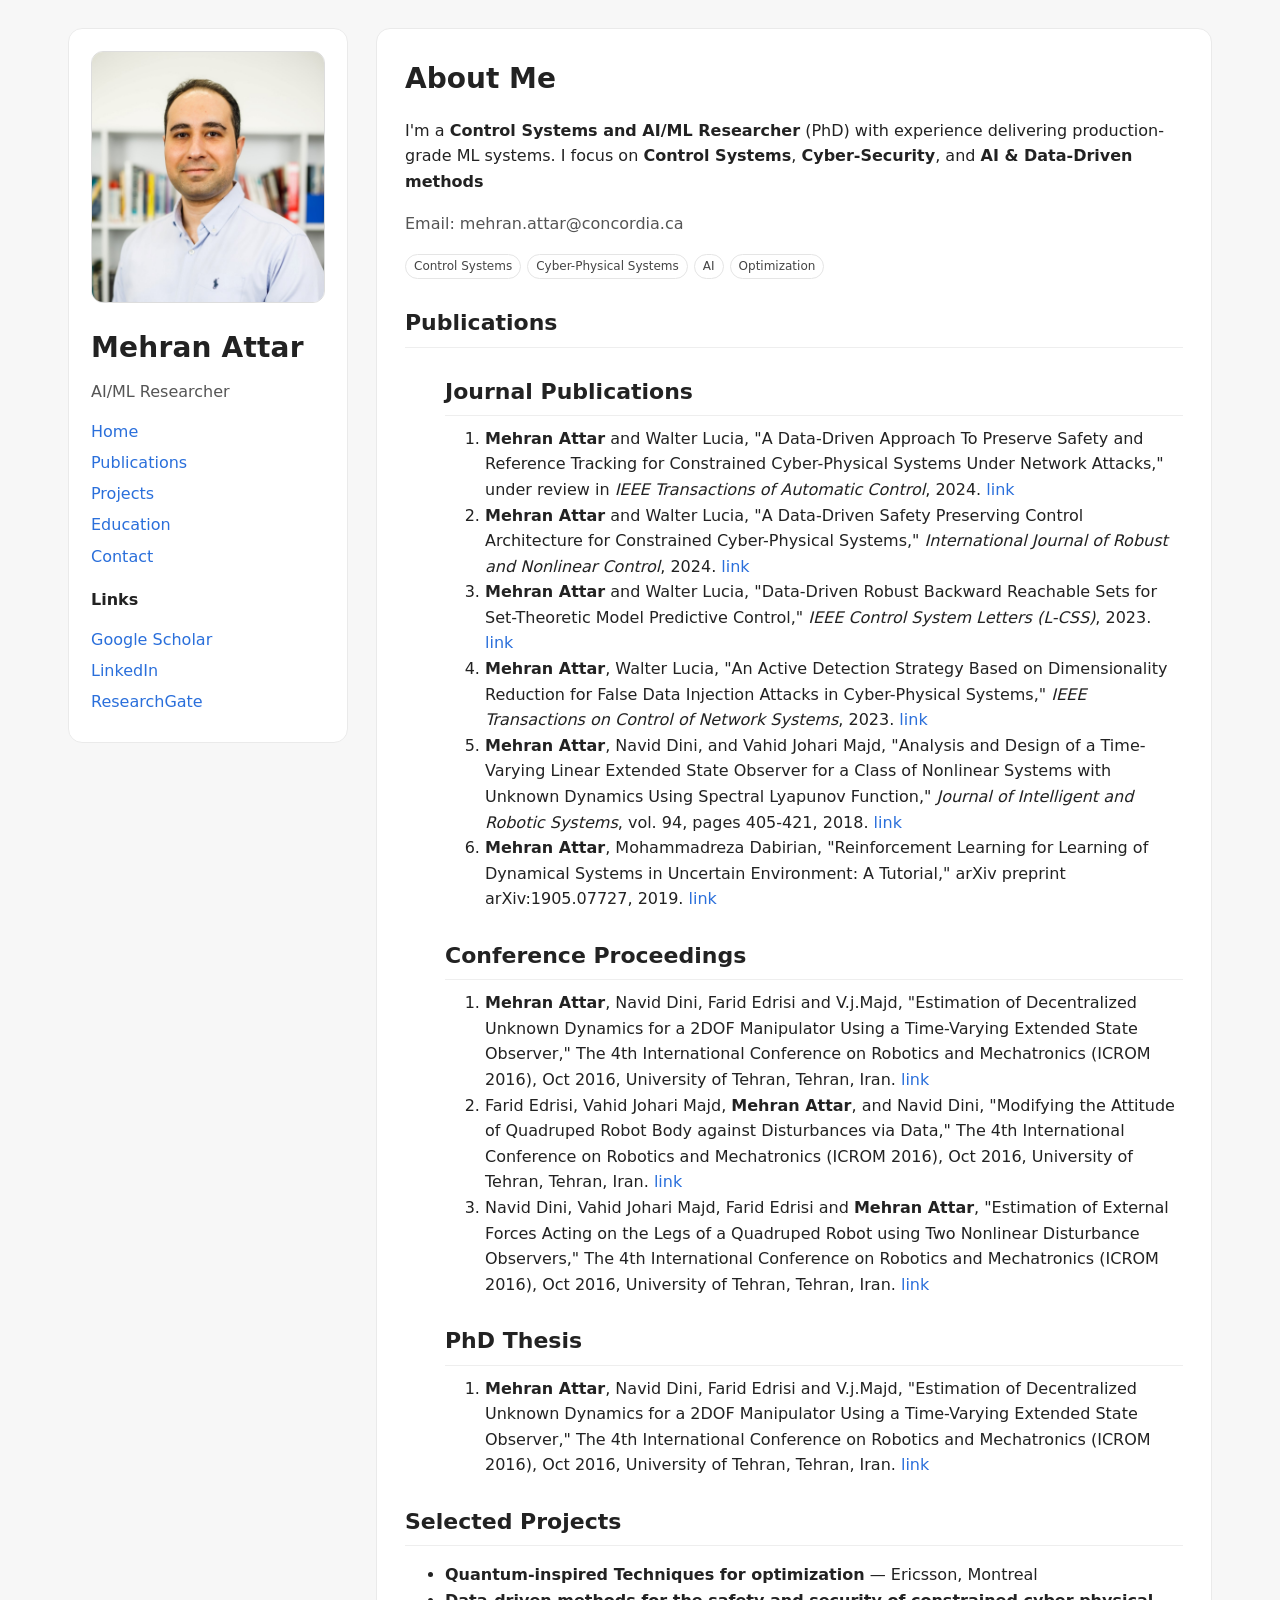
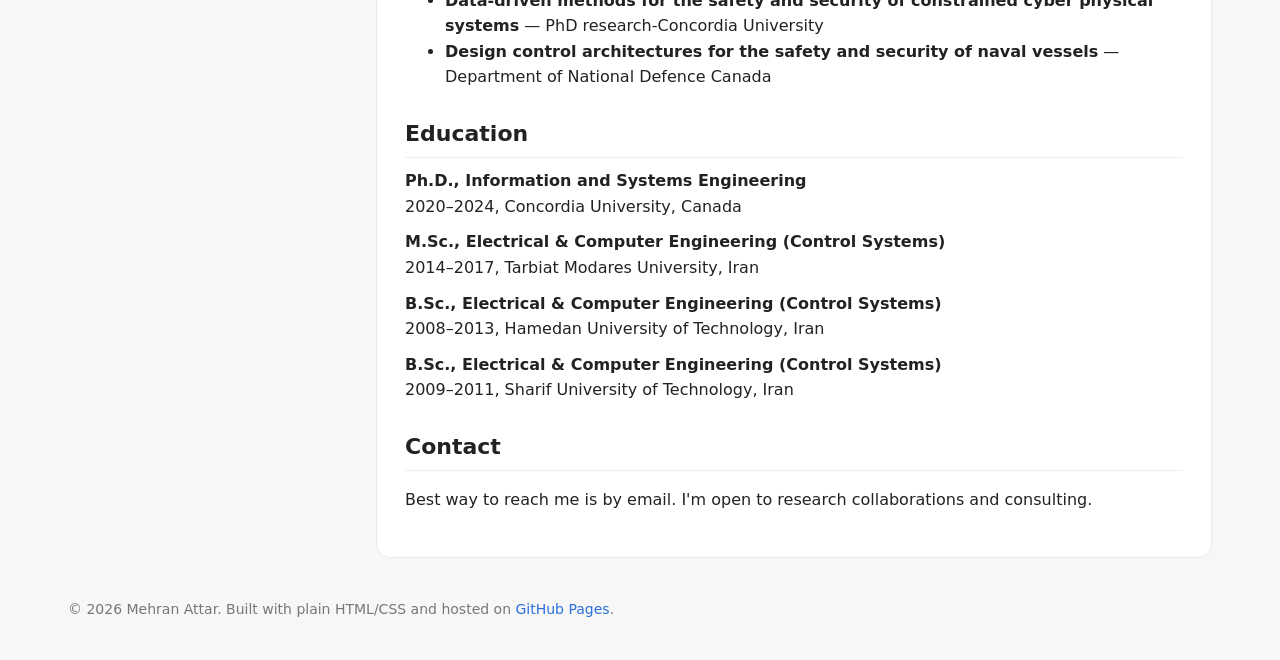
==== index.html @ a640b2b0 "Update index.html" ====
<!DOCTYPE html>
<html lang="en">
<head>
  <meta charset="utf-8" />
  <meta name="viewport" content="width=device-width, initial-scale=1" />
  <title> Mehran Attar — Home</title>
  <style>
    :root{
      --bg:#f7f7f7; --card:#ffffff; --text:#222; --muted:#555; --link:#2a6fdb; --accent:#0f172a;
    }
    *{box-sizing:border-box}
    body{margin:0; font:16px/1.6 system-ui, -apple-system, Segoe UI, Roboto, Arial; color:var(--text); background:var(--bg);}    
    a{color:var(--link); text-decoration:none}
    a:hover{text-decoration:underline}

    /* Layout */
    .container{display:grid; grid-template-columns: 280px 1fr; gap:28px; max-width:1200px; margin:0 auto; padding:28px;}
    aside{position:sticky; top:24px; align-self:start; background:var(--card); border:1px solid #eaeaea; border-radius:14px; padding:22px;}
    main{background:var(--card); border:1px solid #eaeaea; border-radius:14px; padding:28px;}

    /* Sidebar */
    .avatar{width:100%; border-radius:12px; border:1px solid #ddd;}
    .name{font-size:28px; font-weight:800; margin:16px 0 8px; letter-spacing:.2px}
    .menu{list-style:none; padding:0; margin:14px 0 0}
    .menu li{margin:.35rem 0}

    /* Main content */
    h1{font-size:28px; margin:0 0 12px}
    h2{font-size:22px; margin:26px 0 10px; border-bottom:1px solid #eee; padding-bottom:6px}
    .muted{color:var(--muted)}
    .tag{display:inline-block; font-size:12px; padding:2px 8px; border:1px solid #e5e5e5; border-radius:999px; margin-right:6px; color:#444}
    .edu-item{margin:10px 0}
    .edu-item b{display:block}

    /* Responsive */
    @media (max-width: 860px){
      .container{grid-template-columns:1fr;}
      aside{position:static}
    }

    /* Small print */
    footer{max-width:1200px; margin:12px auto 40px; padding:0 28px; color:#777; font-size:14px}
  </style>
</head>
<body>
  <div class="container">
    <aside>
      <img class="avatar" src="assets/mehran.jpg" alt="Profile photo" />
      <div class="name">Mehran Attar</div>
      <div class="muted"> AI/ML Researcher</div>
      <ul class="menu">
        <li><a href="#about">Home</a></li>
        <li><a href="#publications">Publications</a></li>
        <li><a href="#projects">Projects</a></li>
        <li><a href="#education">Education</a></li>
        <li><a href="#contact">Contact</a></li>
      </ul>
      <h3 style="margin:18px 0 8px; font-size:16px">Links</h3>
      <ul class="menu">
        <li><a href="https://scholar.google.com/citations?user=nnLTy-oAAAAJ&hl=en" target="_blank" rel="noopener">Google Scholar</a></li>
        <li><a href="https://www.linkedin.com/in/attar-mehran/" target="_blank" rel="noopener">LinkedIn</a></li>
        <li><a href="https://www.researchgate.net/profile/Mehran-Attar?ev=hdr_xprf" target="_blank" rel="noopener">ResearchGate</a></li>
      </ul>
    </aside>

    <main>
      <section id="about">
        <h1>About Me</h1>
        <p>
          I'm a <b> Control Systems and AI/ML Researcher</b> (PhD) with experience delivering production-grade ML systems.
          I focus on <b>Control Systems</b>, <b>Cyber-Security</b>, and <b>AI & Data-Driven methods</b>
          
        </p>
        <p class="muted">Email: mehran.attar@concordia.ca </p>
        <p Location: Montreal, Canada </p>
        <div>
          <span class="tag">Control Systems</span><span class="tag">Cyber-Physical Systems</span><span class="tag">AI</span><span class="tag">Optimization</span>
        </div>
      </section>

      <section id="publications">
        <h2>Publications</h2>
        <ul>
          <section id="publications">
  <h2>Journal Publications</h2>
  <ol>
    <li>
      <b>Mehran Attar</b> and Walter Lucia, 
      "A Data-Driven Approach To Preserve Safety and Reference Tracking for Constrained Cyber-Physical Systems Under Network Attacks," 
      under review in <i>IEEE Transactions of Automatic Control</i>, 2024. 
      <a href="https://arxiv.org/abs/2410.00208" target="_blank" rel="noopener">link</a>
    </li>
    <li>
      <b>Mehran Attar</b> and Walter Lucia, 
      "A Data-Driven Safety Preserving Control Architecture for Constrained Cyber-Physical Systems," 
      <i>International Journal of Robust and Nonlinear Control</i>, 2024. 
      <a href="https://arxiv.org/abs/2312.00658" target="_blank" rel="noopener">link</a>
    </li>
    <li>
      <b>Mehran Attar</b> and Walter Lucia, 
      "Data-Driven Robust Backward Reachable Sets for Set-Theoretic Model Predictive Control," 
      <i>IEEE Control System Letters (L-CSS)</i>, 2023. 
      <a href="https://ieeexplore.ieee.org/abstract/document/10153604" target="_blank" rel="noopener">link</a>
    </li>
    <li>
      <b>Mehran Attar</b>, Walter Lucia, 
      "An Active Detection Strategy Based on Dimensionality Reduction for False Data Injection Attacks in Cyber-Physical Systems," 
      <i>IEEE Transactions on Control of Network Systems</i>, 2023. 
      <a href="https://ieeexplore.ieee.org/abstract/document/10042059" target="_blank" rel="noopener">link</a>
    </li>
    <li>
      <b>Mehran Attar</b>, Navid Dini, and Vahid Johari Majd, 
      "Analysis and Design of a Time-Varying Linear Extended State Observer for a Class of Nonlinear Systems with Unknown Dynamics Using Spectral Lyapunov Function," 
      <i>Journal of Intelligent and Robotic Systems</i>, vol. 94, pages 405-421, 2018. 
      <a href="https://link.springer.com/article/10.1007/s10846-018-0935-0" target="_blank" rel="noopener">link</a>
    </li>
    <li>
      <b>Mehran Attar</b>, Mohammadreza Dabirian, 
      "Reinforcement Learning for Learning of Dynamical Systems in Uncertain Environment: A Tutorial," 
      arXiv preprint arXiv:1905.07727, 2019. 
      <a href="https://arxiv.org/abs/1905.07727" target="_blank" rel="noopener">link</a>
    </li>
  </ol>

  <h2>Conference Proceedings</h2>
  <ol>
    <li>
      <b>Mehran Attar</b>, Navid Dini, Farid Edrisi and V.j.Majd, 
      "Estimation of Decentralized Unknown Dynamics for a 2DOF Manipulator Using a Time-Varying Extended State Observer," 
      The 4th International Conference on Robotics and Mechatronics (ICROM 2016), Oct 2016, University of Tehran, Tehran, Iran. 
      <a href="https://ieeexplore.ieee.org/document/7886827" target="_blank" rel="noopener">link</a>
    </li>
    <li>
      Farid Edrisi, Vahid Johari Majd, <b>Mehran Attar</b>, and Navid Dini, 
      "Modifying the Attitude of Quadruped Robot Body against Disturbances via Data," 
      The 4th International Conference on Robotics and Mechatronics (ICROM 2016), Oct 2016, University of Tehran, Tehran, Iran. 
      <a href="https://ieeexplore.ieee.org/document/7886817" target="_blank" rel="noopener">link</a>
    </li>
    <li>
      Navid Dini, Vahid Johari Majd, Farid Edrisi and <b>Mehran Attar</b>, 
      "Estimation of External Forces Acting on the Legs of a Quadruped Robot using Two Nonlinear Disturbance Observers," 
      The 4th International Conference on Robotics and Mechatronics (ICROM 2016), Oct 2016, University of Tehran, Tehran, Iran. 
      <a href="https://ieeexplore.ieee.org/document/7886820" target="_blank" rel="noopener">link</a>
    </li>
  </ol>
            <h2>PhD Thesis</h2>
            <ol>
    <li>
      <b>Mehran Attar</b>, Navid Dini, Farid Edrisi and V.j.Majd, 
      "Estimation of Decentralized Unknown Dynamics for a 2DOF Manipulator Using a Time-Varying Extended State Observer," 
      The 4th International Conference on Robotics and Mechatronics (ICROM 2016), Oct 2016, University of Tehran, Tehran, Iran. 
      <a href="https://ieeexplore.ieee.org/document/7886827" target="_blank" rel="noopener">link</a>
    </li>
              <ol>
                
</section>

        </ul>
      </section>

      <section id="projects">
        <h2>Selected Projects</h2>
        <ul>
          <li><b>Quantum-inspired Techniques for optimization</b> — Ericsson, Montreal </li>
          <li><b>Data-driven methods for the safety and security of constrained cyber physical systems</b> — PhD research-Concordia University </li>
          <li><b>Design control architectures for the safety and security of naval vessels</b> — Department of National Defence Canada </li>
        </ul>
      </section>

      <section id="education">
        <h2>Education</h2>
        <div class="edu-item">
          <b>Ph.D., Information and Systems Engineering</b>
          2020–2024, Concordia University, Canada
        </div>
        <div class="edu-item">
          <b>M.Sc., Electrical & Computer Engineering (Control Systems)</b>
          2014–2017, Tarbiat Modares University, Iran
        </div>
        <div class="edu-item">
          <b>B.Sc., Electrical & Computer Engineering (Control Systems)</b>
          2008–2013, Hamedan University of Technology, Iran
        </div>
        <div class="edu-item">
          <b>B.Sc., Electrical & Computer Engineering (Control Systems)</b>
          2009–2011, Sharif University of Technology, Iran
        </div>
      </section>

      <section id="contact">
        <h2>Contact</h2>
        <p>Best way to reach me is by email. I'm open to research collaborations and consulting.</p>
      </section>
    </main>
  </div>

  <footer>
    © <span id="year"></span> Mehran Attar. Built with plain HTML/CSS and hosted on <a href="https://pages.github.com" target="_blank" rel="noopener">GitHub Pages</a>.
  </footer>

  <script>
    document.getElementById('year').textContent = new Date().getFullYear();
  </script>
</body>
</html>
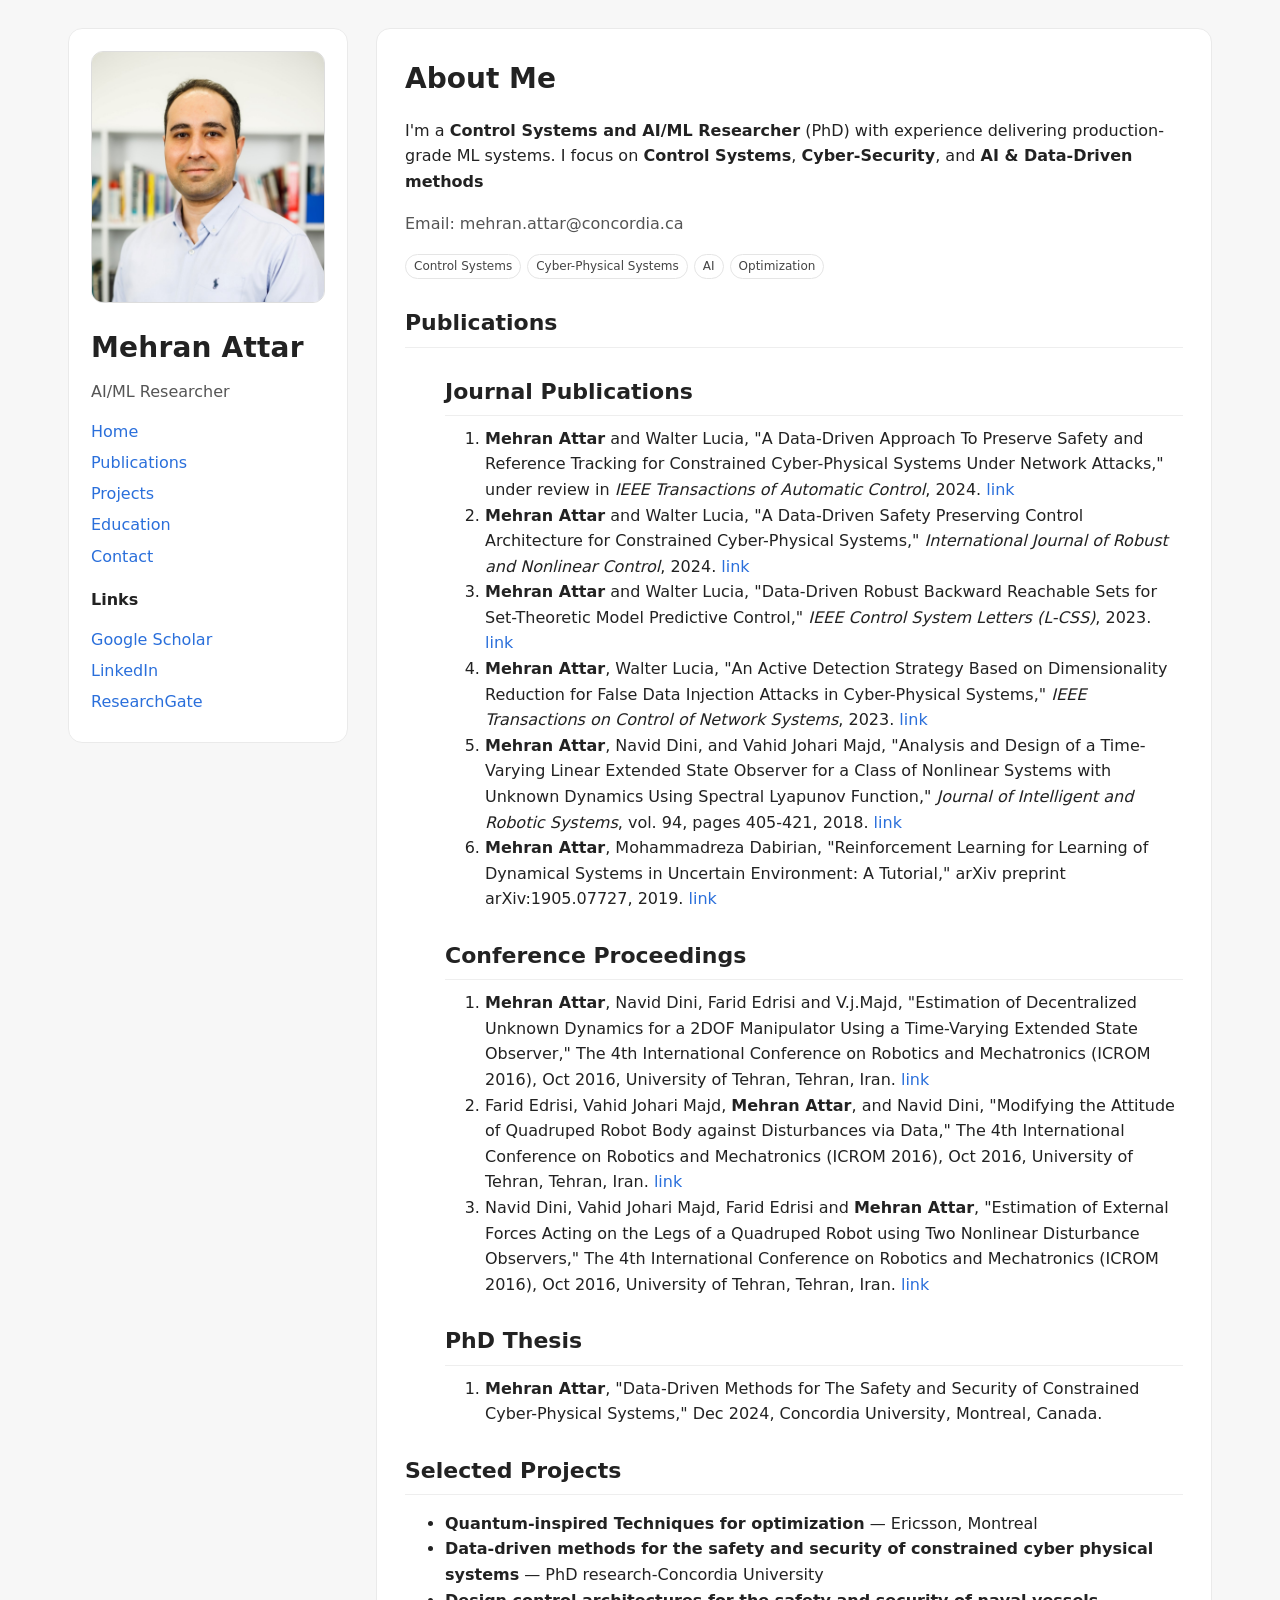
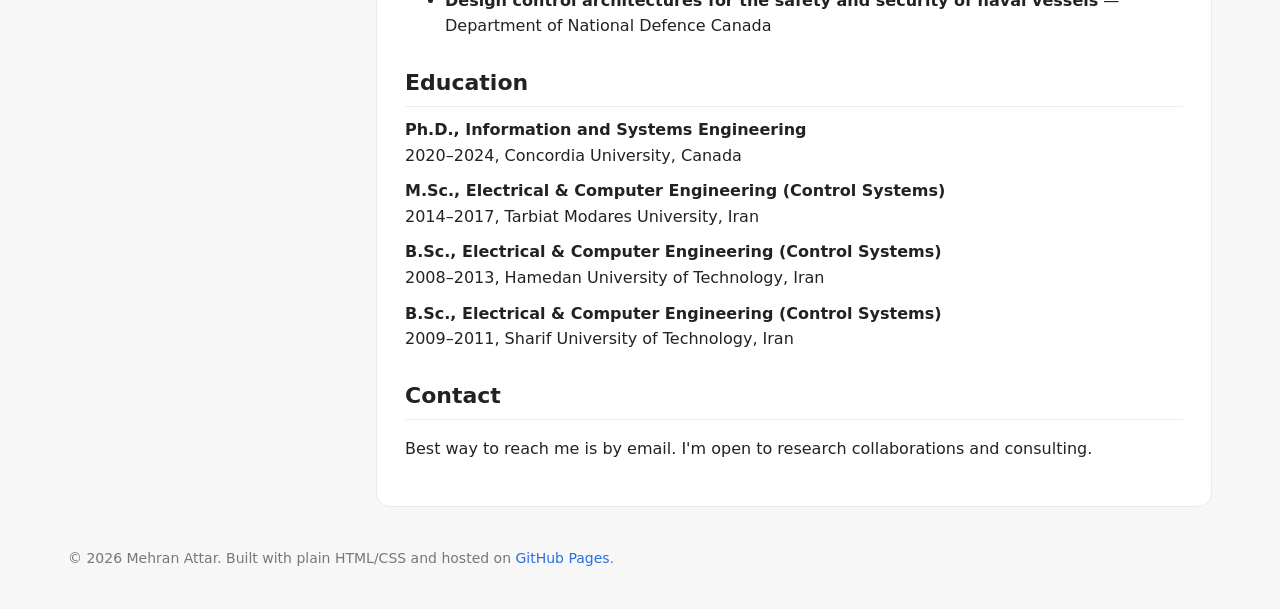
==== commit 8be9fb1e: "Update index.html" ====
--- a/index.html
+++ b/index.html
@@ -146,10 +146,10 @@
             <h2>PhD Thesis</h2>
             <ol>
     <li>
-      <b>Mehran Attar</b>, Navid Dini, Farid Edrisi and V.j.Majd, 
-      "Estimation of Decentralized Unknown Dynamics for a 2DOF Manipulator Using a Time-Varying Extended State Observer," 
-      The 4th International Conference on Robotics and Mechatronics (ICROM 2016), Oct 2016, University of Tehran, Tehran, Iran. 
-      <a href="https://ieeexplore.ieee.org/document/7886827" target="_blank" rel="noopener">link</a>
+      <b>Mehran Attar</b>, 
+      "Data-Driven Methods for The Safety and Security of Constrained Cyber-Physical Systems," 
+       Dec 2024, Concordia University, Montreal, Canada. 
+<!--       <a href="https://ieeexplore.ieee.org/document/7886827" target="_blank" rel="noopener">link</a> -->
     </li>
               <ol>
                 
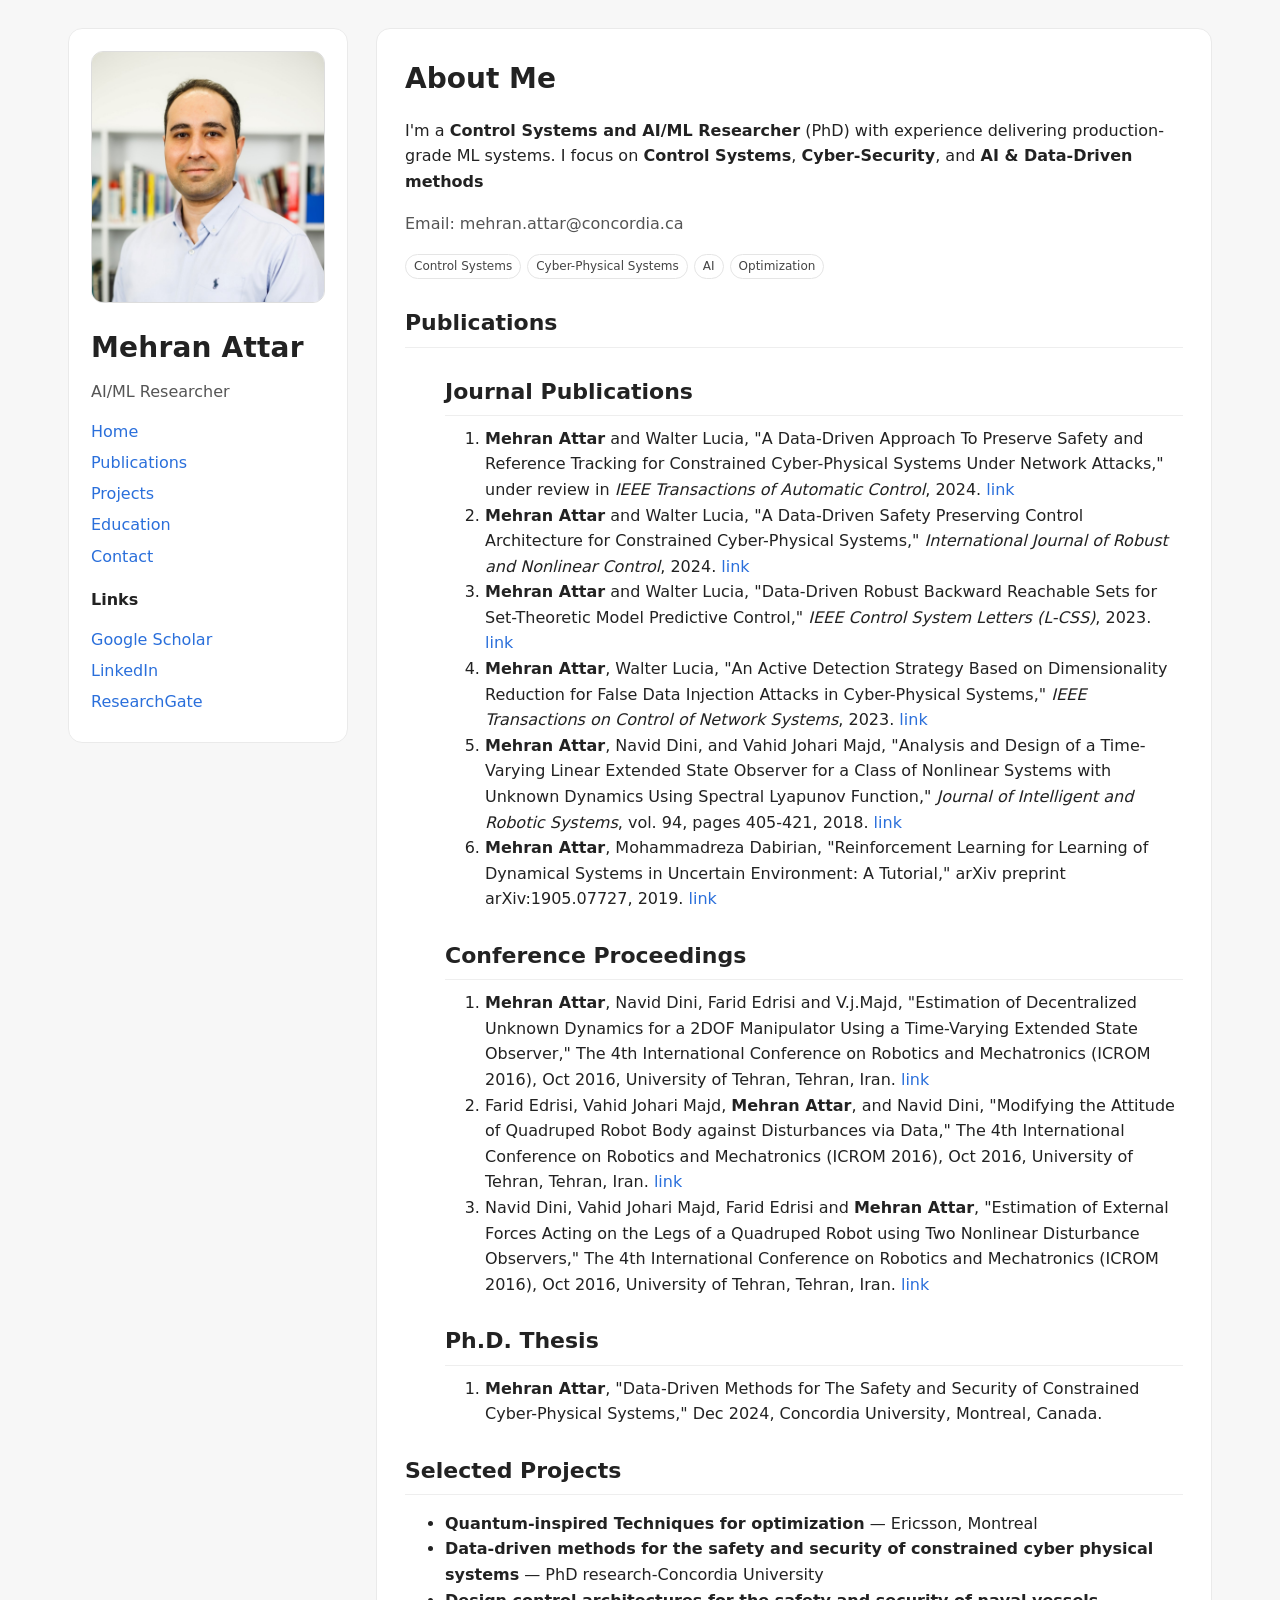
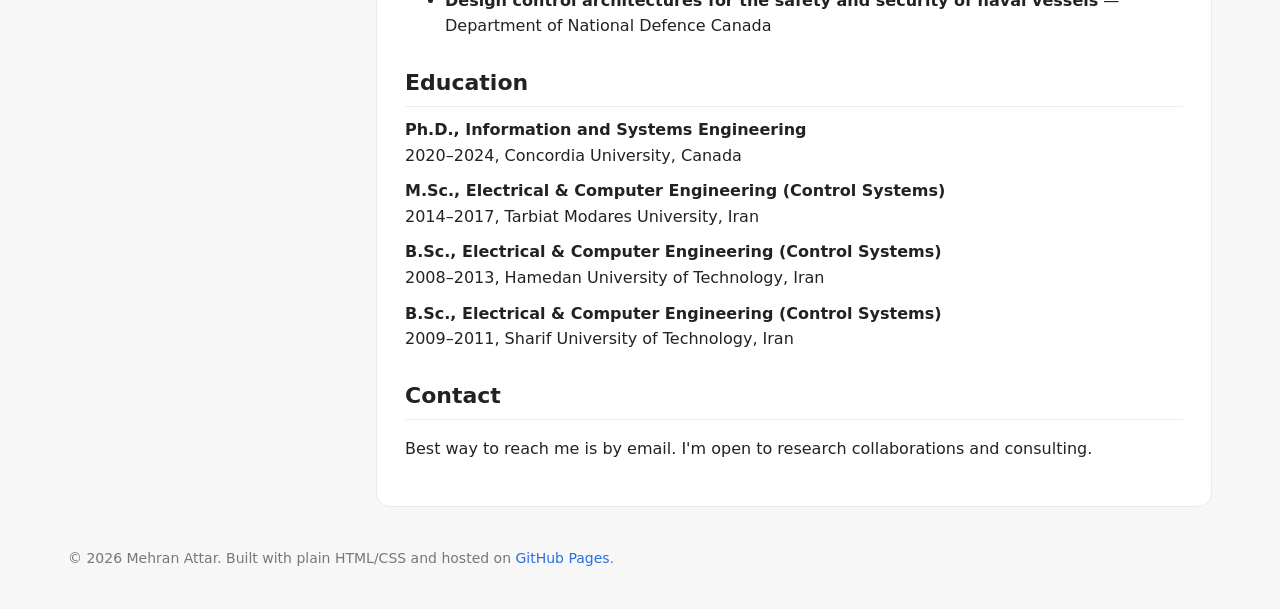
==== commit 63793300: "Update index.html" ====
--- a/index.html
+++ b/index.html
@@ -143,7 +143,7 @@
       <a href="https://ieeexplore.ieee.org/document/7886820" target="_blank" rel="noopener">link</a>
     </li>
   </ol>
-            <h2>PhD Thesis</h2>
+            <h2>Ph.D. Thesis</h2>
             <ol>
     <li>
       <b>Mehran Attar</b>, 
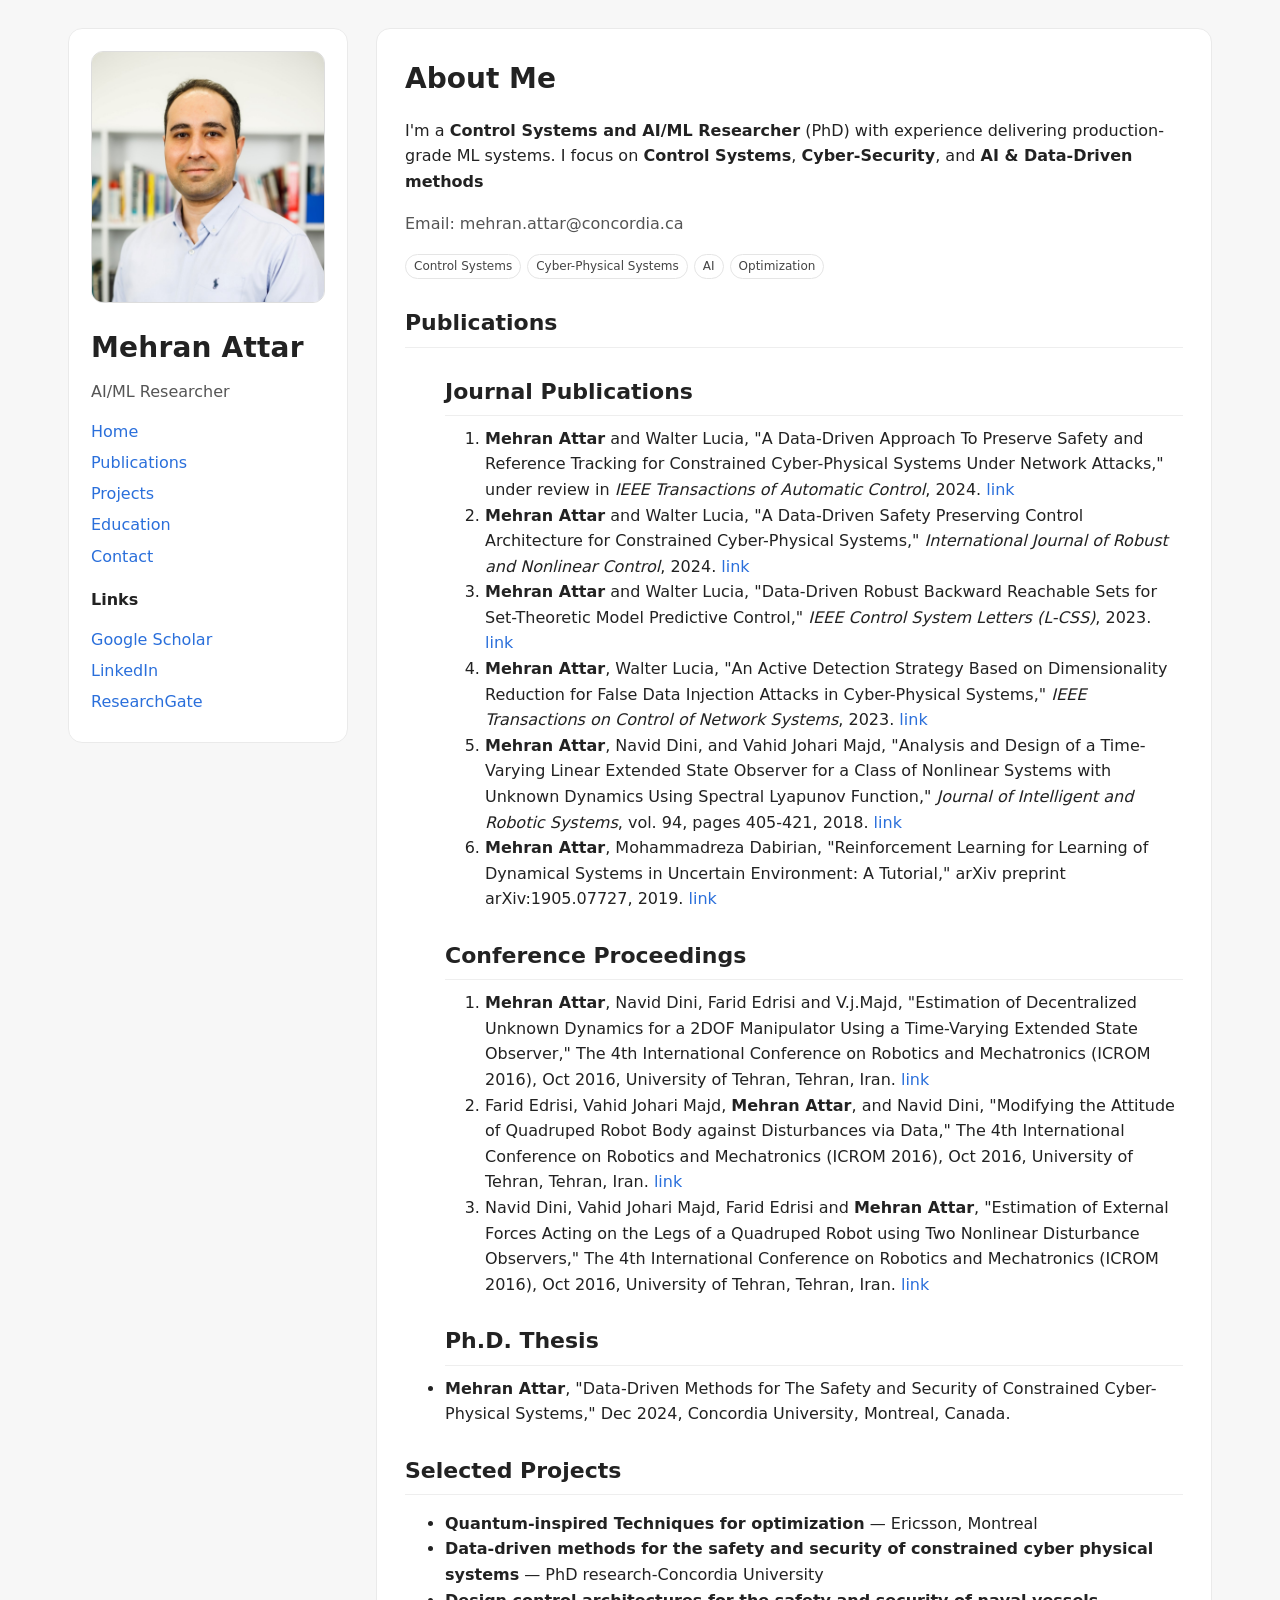
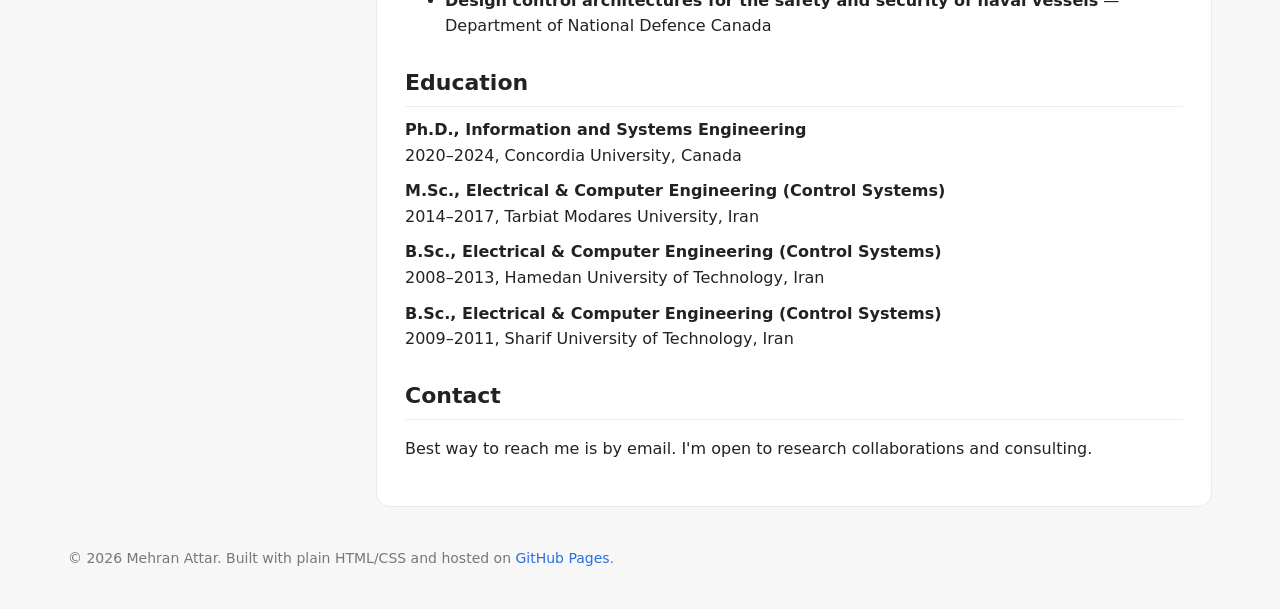
==== commit 77c120ef: "Update index.html" ====
--- a/index.html
+++ b/index.html
@@ -144,14 +144,14 @@
     </li>
   </ol>
             <h2>Ph.D. Thesis</h2>
-            <ol>
+            
     <li>
       <b>Mehran Attar</b>, 
       "Data-Driven Methods for The Safety and Security of Constrained Cyber-Physical Systems," 
        Dec 2024, Concordia University, Montreal, Canada. 
 <!--       <a href="https://ieeexplore.ieee.org/document/7886827" target="_blank" rel="noopener">link</a> -->
     </li>
-              <ol>
+              
                 
 </section>
 
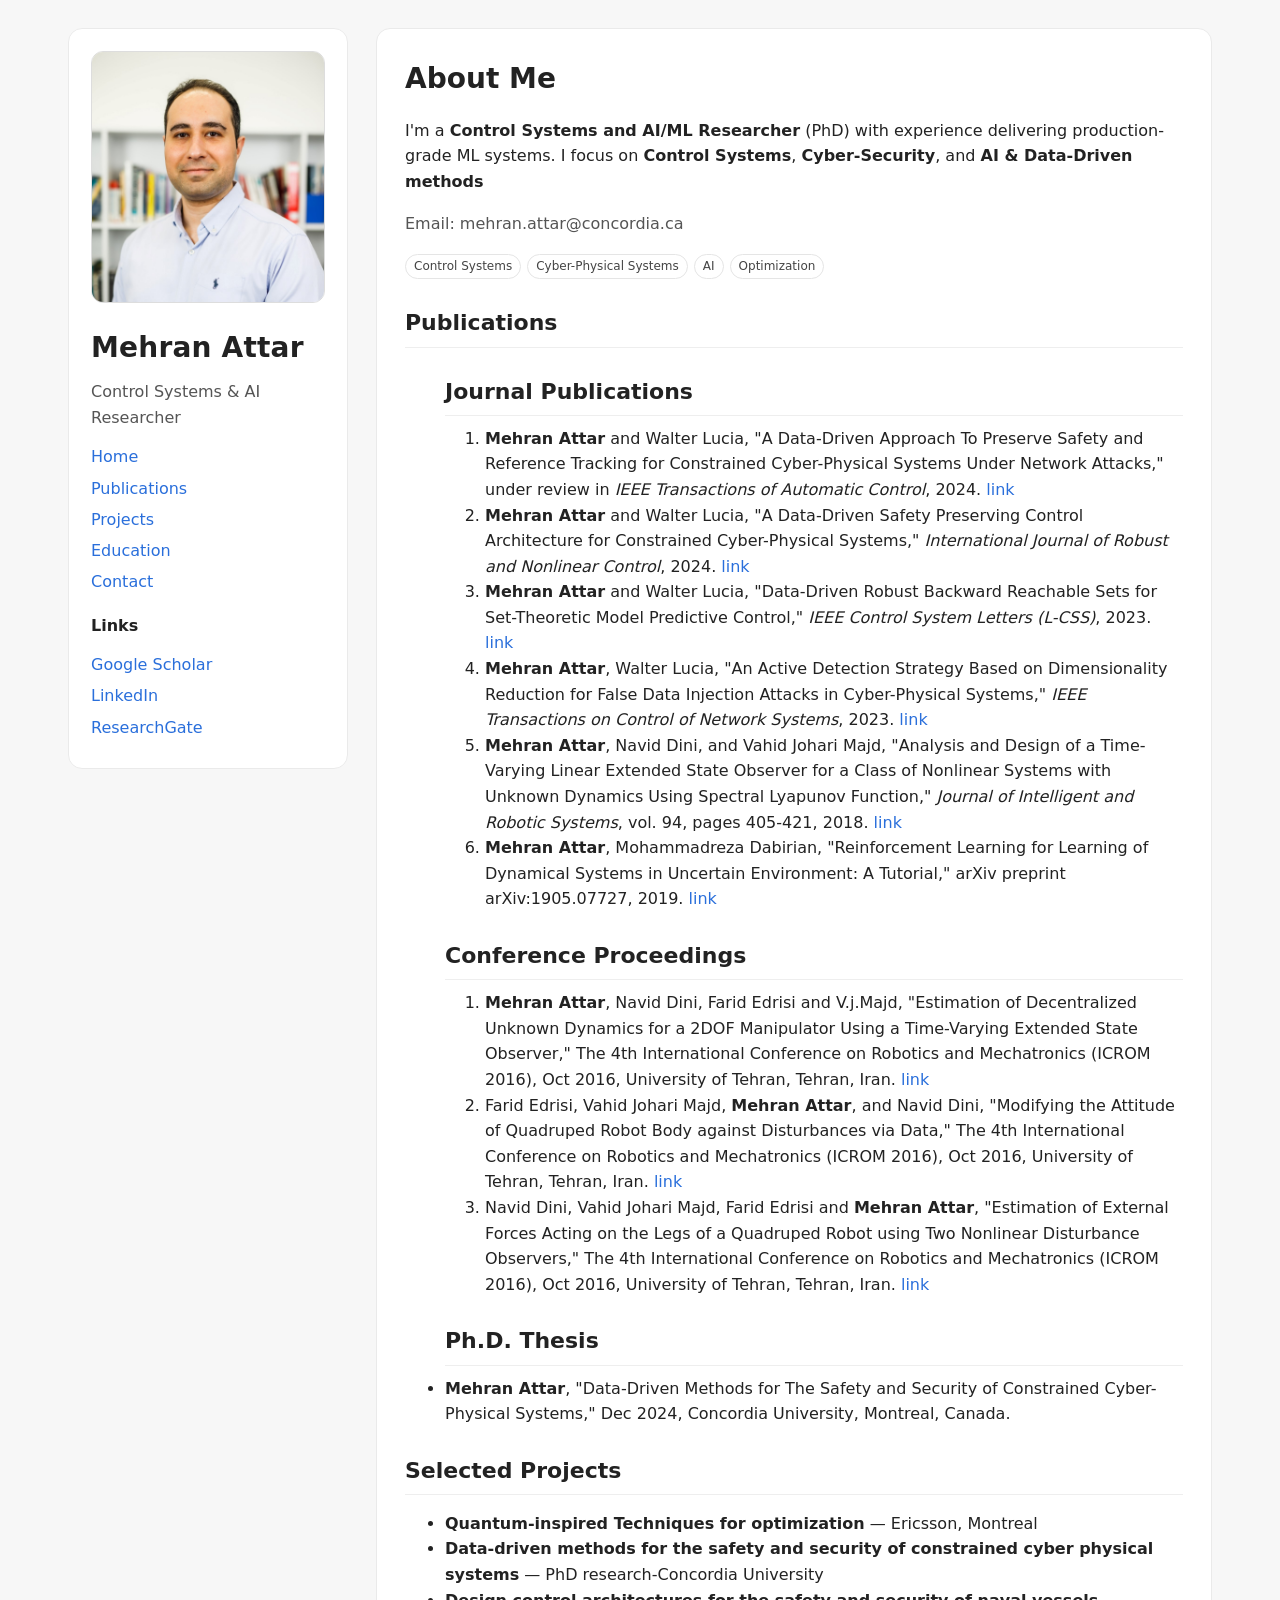
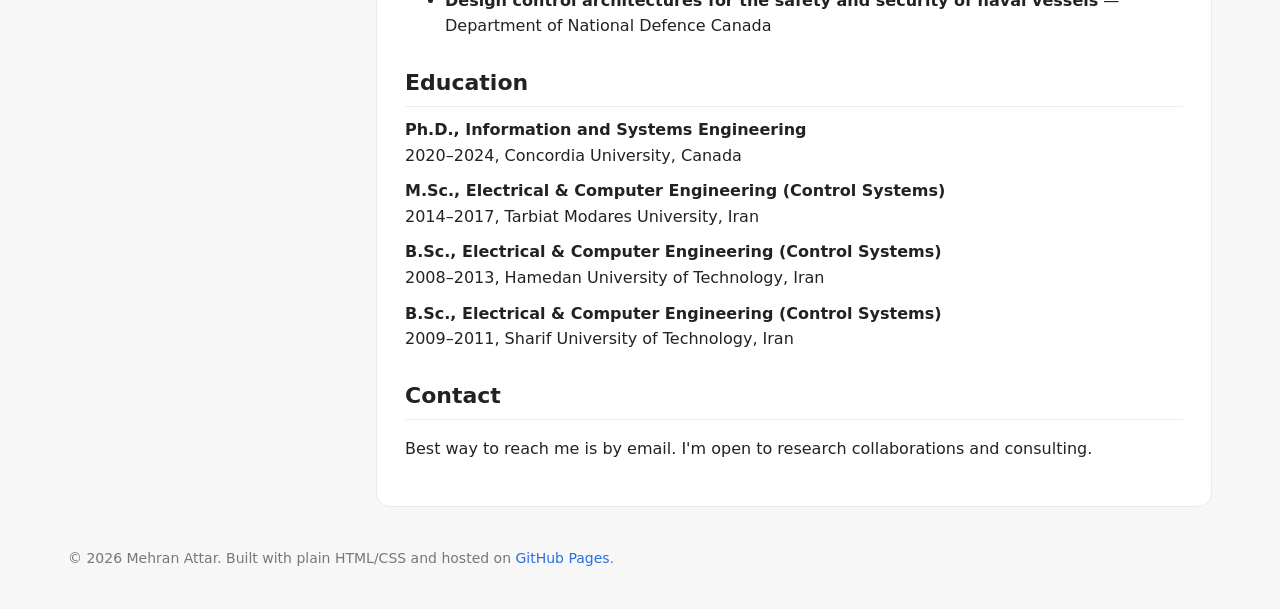
==== commit d92304e5: "Update index.html" ====
--- a/index.html
+++ b/index.html
@@ -47,7 +47,7 @@
     <aside>
       <img class="avatar" src="assets/mehran.jpg" alt="Profile photo" />
       <div class="name">Mehran Attar</div>
-      <div class="muted"> AI/ML Researcher</div>
+      <div class="muted"> Control Systems & AI Researcher</div>
       <ul class="menu">
         <li><a href="#about">Home</a></li>
         <li><a href="#publications">Publications</a></li>
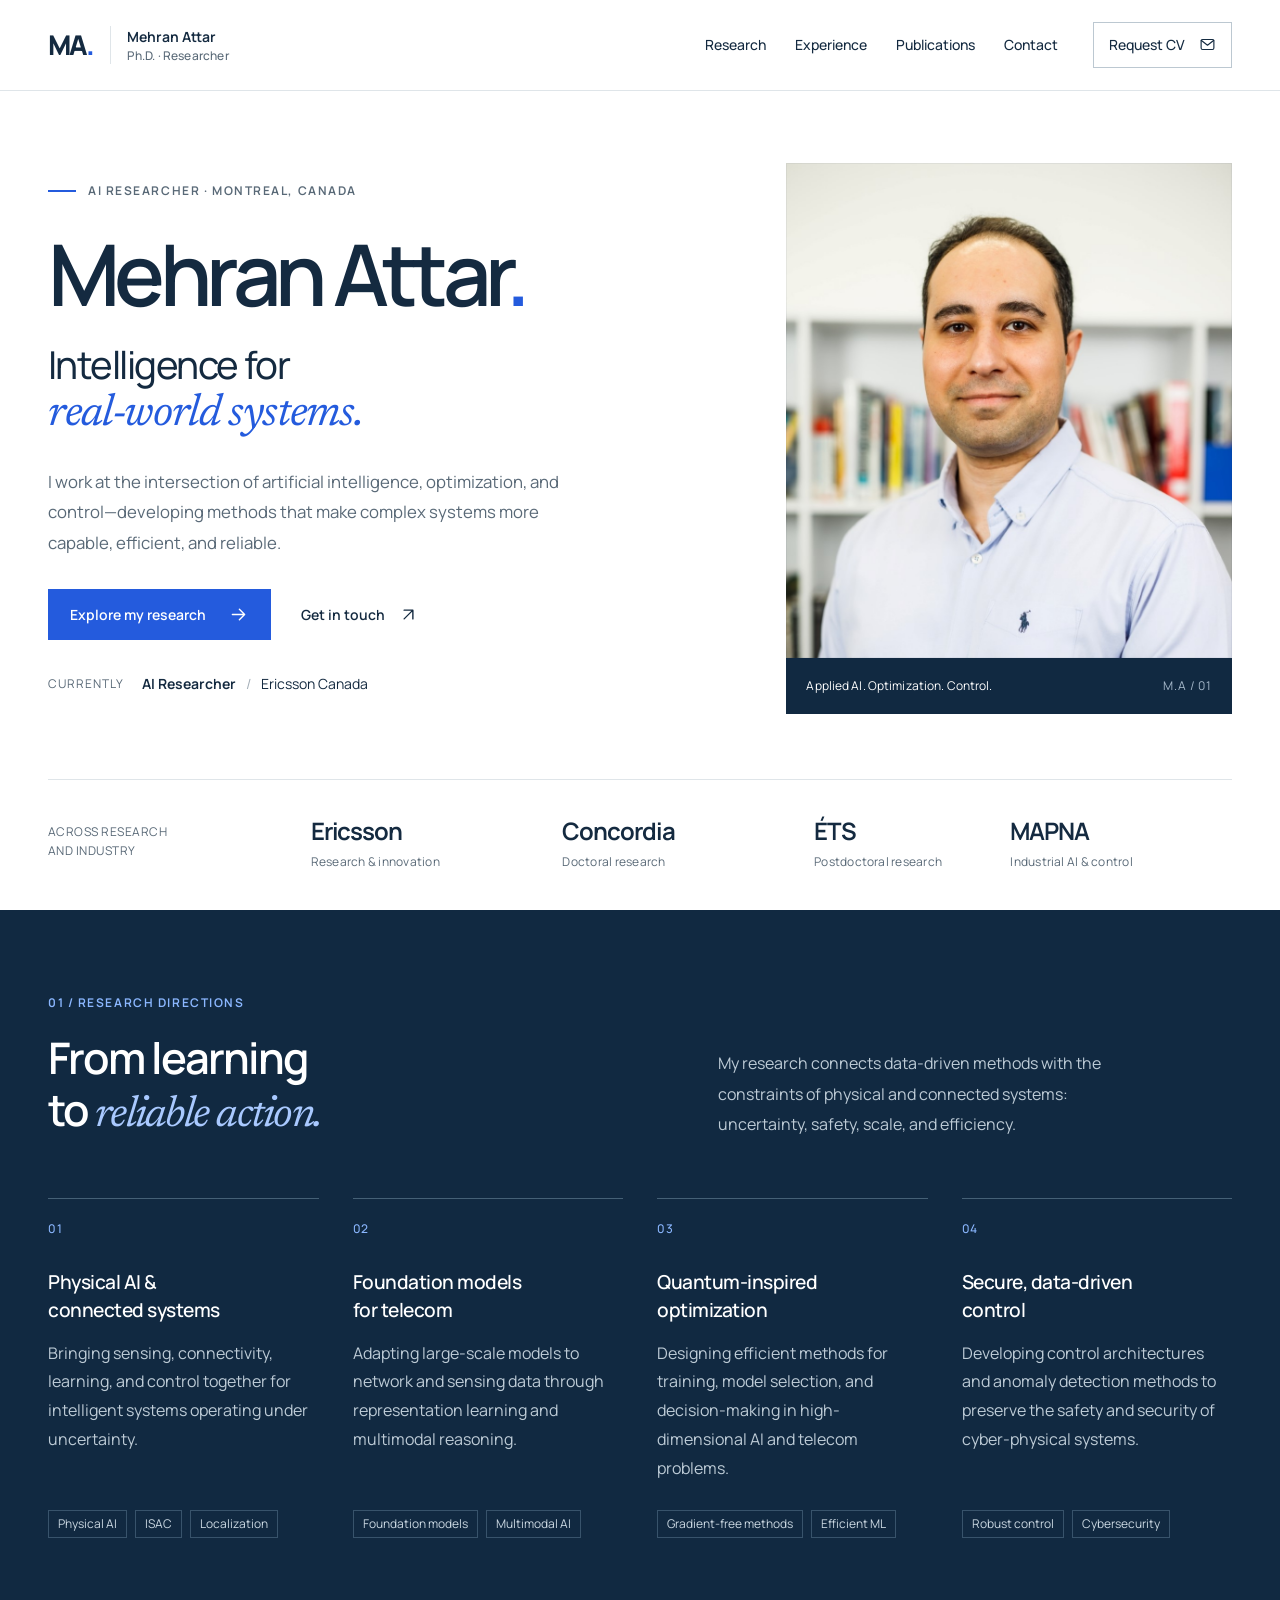
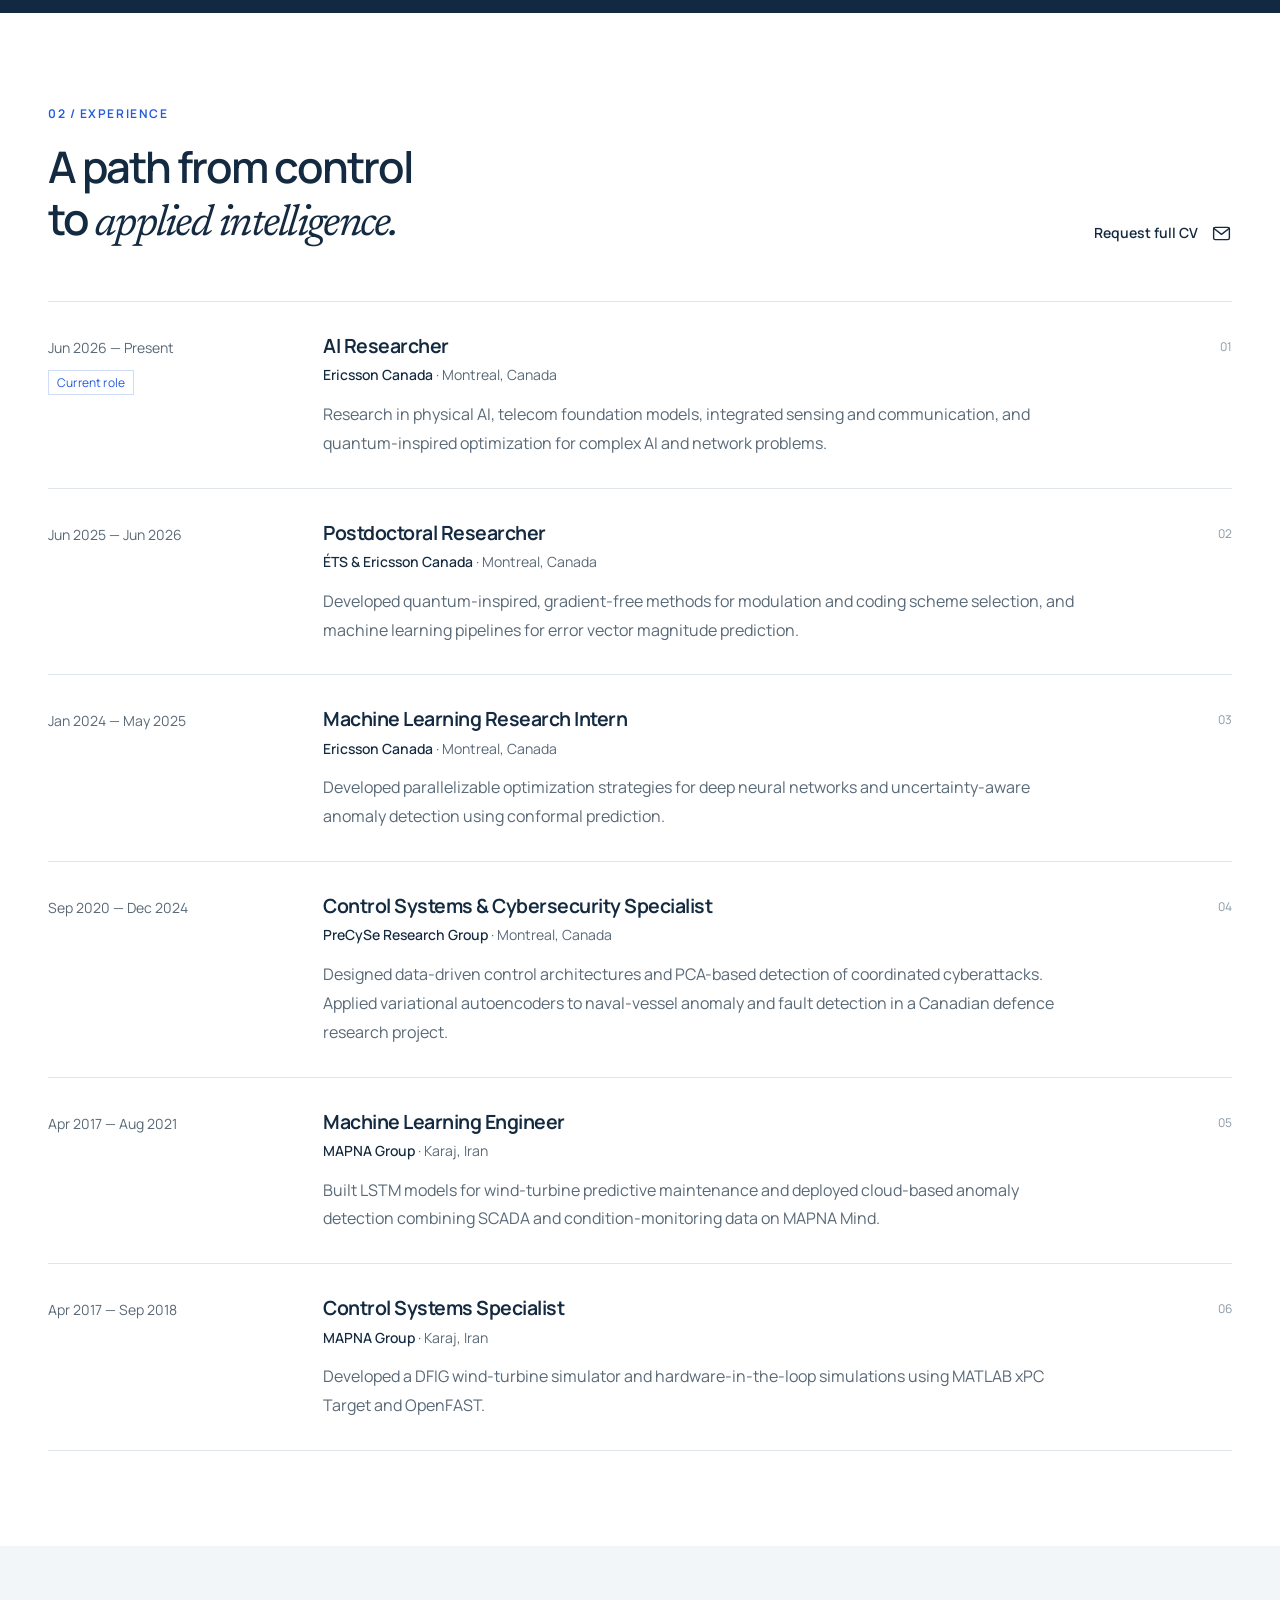
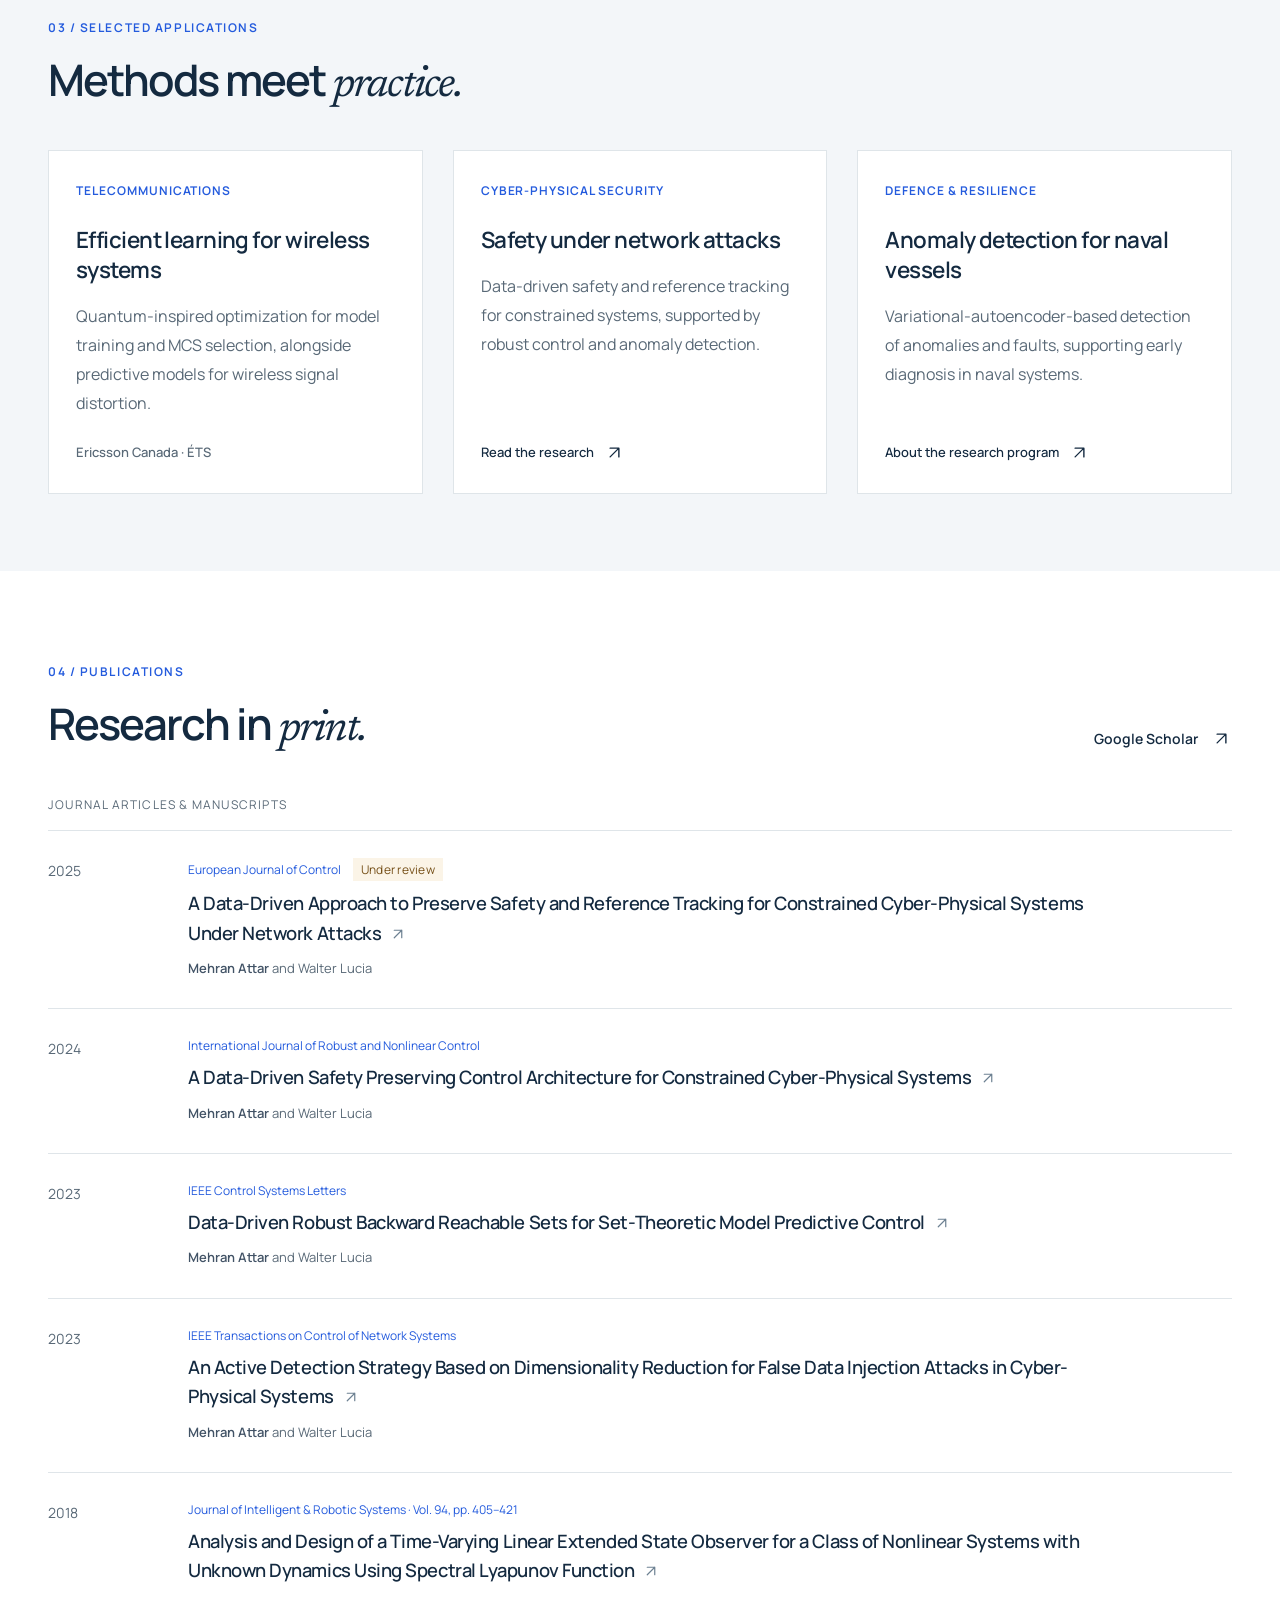
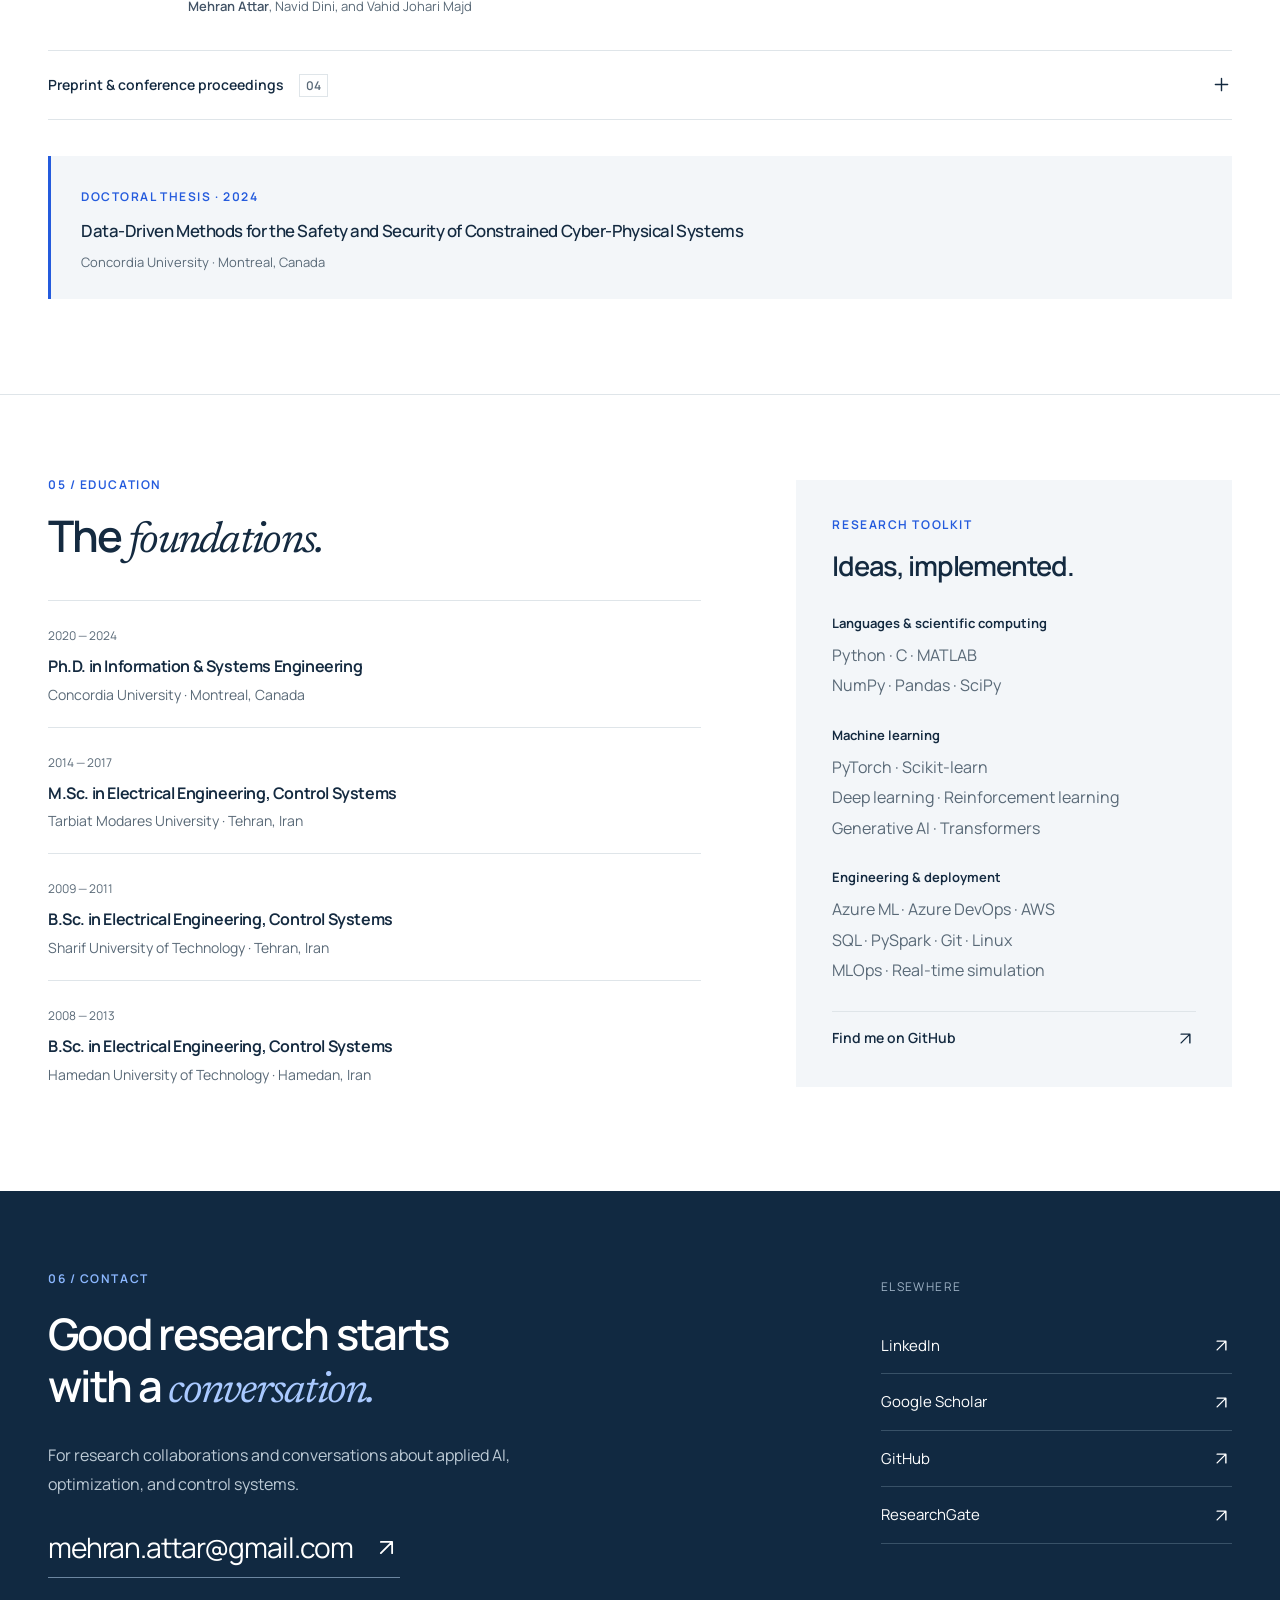
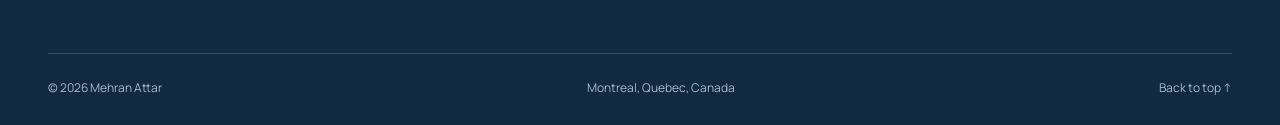
==== commit 418ba46f: "Redesign research website and update professional profile from September 2026 CV Refresh research, e" ====
--- a/index.html
+++ b/index.html
@@ -1,205 +1,130 @@
-<!DOCTYPE html>
+<!doctype html>
 <html lang="en">
 <head>
-  <meta charset="utf-8" />
-  <meta name="viewport" content="width=device-width, initial-scale=1" />
-  <title> Mehran Attar — Home</title>
-  <style>
-    :root{
-      --bg:#f7f7f7; --card:#ffffff; --text:#222; --muted:#555; --link:#2a6fdb; --accent:#0f172a;
-    }
-    *{box-sizing:border-box}
-    body{margin:0; font:16px/1.6 system-ui, -apple-system, Segoe UI, Roboto, Arial; color:var(--text); background:var(--bg);}    
-    a{color:var(--link); text-decoration:none}
-    a:hover{text-decoration:underline}
-
-    /* Layout */
-    .container{display:grid; grid-template-columns: 280px 1fr; gap:28px; max-width:1200px; margin:0 auto; padding:28px;}
-    aside{position:sticky; top:24px; align-self:start; background:var(--card); border:1px solid #eaeaea; border-radius:14px; padding:22px;}
-    main{background:var(--card); border:1px solid #eaeaea; border-radius:14px; padding:28px;}
-
-    /* Sidebar */
-    .avatar{width:100%; border-radius:12px; border:1px solid #ddd;}
-    .name{font-size:28px; font-weight:800; margin:16px 0 8px; letter-spacing:.2px}
-    .menu{list-style:none; padding:0; margin:14px 0 0}
-    .menu li{margin:.35rem 0}
-
-    /* Main content */
-    h1{font-size:28px; margin:0 0 12px}
-    h2{font-size:22px; margin:26px 0 10px; border-bottom:1px solid #eee; padding-bottom:6px}
-    .muted{color:var(--muted)}
-    .tag{display:inline-block; font-size:12px; padding:2px 8px; border:1px solid #e5e5e5; border-radius:999px; margin-right:6px; color:#444}
-    .edu-item{margin:10px 0}
-    .edu-item b{display:block}
-
-    /* Responsive */
-    @media (max-width: 860px){
-      .container{grid-template-columns:1fr;}
-      aside{position:static}
-    }
-
-    /* Small print */
-    footer{max-width:1200px; margin:12px auto 40px; padding:0 28px; color:#777; font-size:14px}
-  </style>
+  <meta charset="utf-8">
+  <meta name="viewport" content="width=device-width, initial-scale=1">
+  <meta name="theme-color" content="#112941">
+  <title>Mehran Attar, Ph.D. | AI, Optimization & Control</title>
+  <meta name="description" content="Mehran Attar is an AI Researcher at Ericsson Canada in Montreal, working on physical AI, telecom foundation models, quantum-inspired optimization, and secure control systems.">
+  <meta property="og:type" content="website">
+  <meta property="og:title" content="Mehran Attar, Ph.D. | AI, Optimization & Control">
+  <meta property="og:description" content="Research connecting artificial intelligence, optimization, and control with reliable real-world systems.">
+  <link rel="icon" type="image/svg+xml" href="data:image/svg+xml,%3Csvg xmlns='http://www.w3.org/2000/svg' viewBox='0 0 40 40'%3E%3Crect width='40' height='40' rx='8' fill='%23112941'/%3E%3Cpath d='M8 28V12l8 10 8-10v16M28 28h5' stroke='%23ffffff' stroke-width='3' fill='none'/%3E%3C/svg%3E">
+  <link rel="stylesheet" href="assets/style.css">
+  <script defer src="assets/site.js"></script>
 </head>
 <body>
-  <div class="container">
-    <aside>
-      <img class="avatar" src="assets/mehran.jpg" alt="Profile photo" />
-      <div class="name">Mehran Attar</div>
-      <div class="muted"> Control Systems & AI Researcher</div>
-      <ul class="menu">
-        <li><a href="#about">Home</a></li>
-        <li><a href="#publications">Publications</a></li>
-        <li><a href="#projects">Projects</a></li>
-        <li><a href="#education">Education</a></li>
-        <li><a href="#contact">Contact</a></li>
-      </ul>
-      <h3 style="margin:18px 0 8px; font-size:16px">Links</h3>
-      <ul class="menu">
-        <li><a href="https://scholar.google.com/citations?user=nnLTy-oAAAAJ&hl=en" target="_blank" rel="noopener">Google Scholar</a></li>
-        <li><a href="https://www.linkedin.com/in/attar-mehran/" target="_blank" rel="noopener">LinkedIn</a></li>
-        <li><a href="https://www.researchgate.net/profile/Mehran-Attar?ev=hdr_xprf" target="_blank" rel="noopener">ResearchGate</a></li>
-      </ul>
-    </aside>
+  <a class="skip-link" href="#main">Skip to content</a>
+  <svg class="icon-definitions" aria-hidden="true" xmlns="http://www.w3.org/2000/svg"><defs>
+    <symbol id="i-arrow" viewBox="0 0 24 24"><path d="M5 12h14m-6-6 6 6-6 6"/></symbol>
+    <symbol id="i-external" viewBox="0 0 24 24"><path d="M7 17 17 7M7 7h10v10"/></symbol>
+    <symbol id="i-download" viewBox="0 0 24 24"><path d="M12 3v12m-5-5 5 5 5-5M5 16v5h14v-5"/></symbol>
+    <symbol id="i-mail" viewBox="0 0 24 24"><rect x="3" y="5" width="18" height="14" rx="2"/><path d="m3 6 9 7 9-7"/></symbol>
+    <symbol id="i-plus" viewBox="0 0 24 24"><path d="M5 12h14M12 5v14"/></symbol>
+  </defs></svg>
 
-    <main>
-      <section id="about">
-        <h1>About Me</h1>
-        <p>
-          I'm a <b> Control Systems and AI/ML Researcher</b> (PhD) with experience delivering production-grade ML systems.
-          I focus on <b>Control Systems</b>, <b>Cyber-Security</b>, and <b>AI & Data-Driven methods</b>
-          
-        </p>
-        <p class="muted">Email: mehran.attar@concordia.ca </p>
-        <p Location: Montreal, Canada </p>
-        <div>
-          <span class="tag">Control Systems</span><span class="tag">Cyber-Physical Systems</span><span class="tag">AI</span><span class="tag">Optimization</span>
+  <header class="site-header">
+    <div class="shell header-inner">
+      <a class="brand" href="#about" aria-label="Mehran Attar, home"><span class="brand-mark">MA<span>.</span></span><span class="brand-name">Mehran Attar<span>Ph.D. · Researcher</span></span></a>
+      <button class="menu-toggle" type="button" aria-expanded="false" aria-controls="main-navigation"><span>Menu</span><span class="menu-lines" aria-hidden="true"></span></button>
+      <nav class="main-nav" id="main-navigation" aria-label="Main navigation">
+        <a href="#research">Research</a><a href="#experience">Experience</a><a href="#publications">Publications</a><a href="#contact">Contact</a>
+        <a class="nav-cv" href="mailto:mehran.attar@gmail.com?subject=CV%20request">Request CV<svg class="icon" aria-hidden="true"><use href="#i-mail"/></svg></a>
+      </nav>
+    </div>
+  </header>
+
+  <main id="main">
+    <section class="hero shell" id="about" aria-labelledby="hero-title">
+      <div class="hero-copy">
+        <p class="eyebrow"><span class="small-rule"></span> AI researcher · Montreal, Canada</p>
+        <h1 id="hero-title">Mehran Attar<span class="accent">.</span></h1>
+        <p class="hero-statement">Intelligence for<br><em>real-world systems.</em></p>
+        <p class="hero-description">I work at the intersection of artificial intelligence, optimization, and control—developing methods that make complex systems more capable, efficient, and reliable.</p>
+        <div class="hero-actions"><a class="button button-primary" href="#research">Explore my research<svg class="icon" aria-hidden="true"><use href="#i-arrow"/></svg></a><a class="text-link" href="mailto:mehran.attar@gmail.com">Get in touch<svg class="icon" aria-hidden="true"><use href="#i-external"/></svg></a></div>
+        <div class="hero-current"><span class="current-label">Currently</span><p><strong>AI Researcher</strong><span class="divider">/</span>Ericsson Canada</p></div>
+      </div>
+      <figure class="portrait">
+        <div class="portrait-image"><img src="assets/mehran.jpg" alt="Mehran Attar" width="992" height="1068" fetchpriority="high"></div>
+        <figcaption><span>Applied AI. Optimization. Control.</span><span class="portrait-index">M.A / 01</span></figcaption>
+      </figure>
+    </section>
+
+    <div class="affiliations shell" aria-label="Research and industry experience">
+      <p>Across research<br>and industry</p><span>Ericsson<span class="affiliation-note">Research & innovation</span></span><span>Concordia<span class="affiliation-note">Doctoral research</span></span><span>ÉTS<span class="affiliation-note">Postdoctoral research</span></span><span>MAPNA<span class="affiliation-note">Industrial AI & control</span></span>
+    </div>
+
+    <section class="research-section" id="research" aria-labelledby="research-heading">
+      <div class="shell">
+        <div class="section-intro"><div><p class="eyebrow">01 / Research directions</p><h2 id="research-heading">From learning<br>to <em>reliable action.</em></h2></div><p>My research connects data-driven methods with the constraints of physical and connected systems: uncertainty, safety, scale, and efficiency.</p></div>
+        <div class="research-grid">
+          <article class="research-item"><span class="item-number">01</span><h3>Physical AI &<br>connected systems</h3><p>Bringing sensing, connectivity, learning, and control together for intelligent systems operating under uncertainty.</p><div class="topic-tags"><span>Physical AI</span><span>ISAC</span><span>Localization</span></div></article>
+          <article class="research-item"><span class="item-number">02</span><h3>Foundation models<br>for telecom</h3><p>Adapting large-scale models to network and sensing data through representation learning and multimodal reasoning.</p><div class="topic-tags"><span>Foundation models</span><span>Multimodal AI</span></div></article>
+          <article class="research-item"><span class="item-number">03</span><h3>Quantum-inspired<br>optimization</h3><p>Designing efficient methods for training, model selection, and decision-making in high-dimensional AI and telecom problems.</p><div class="topic-tags"><span>Gradient-free methods</span><span>Efficient ML</span></div></article>
+          <article class="research-item"><span class="item-number">04</span><h3>Secure, data-driven<br>control</h3><p>Developing control architectures and anomaly detection methods to preserve the safety and security of cyber-physical systems.</p><div class="topic-tags"><span>Robust control</span><span>Cybersecurity</span></div></article>
         </div>
-      </section>
+      </div>
+    </section>
 
-      <section id="publications">
-        <h2>Publications</h2>
-        <ul>
-          <section id="publications">
-  <h2>Journal Publications</h2>
-  <ol>
-    <li>
-      <b>Mehran Attar</b> and Walter Lucia, 
-      "A Data-Driven Approach To Preserve Safety and Reference Tracking for Constrained Cyber-Physical Systems Under Network Attacks," 
-      under review in <i>IEEE Transactions of Automatic Control</i>, 2024. 
-      <a href="https://arxiv.org/abs/2410.00208" target="_blank" rel="noopener">link</a>
-    </li>
-    <li>
-      <b>Mehran Attar</b> and Walter Lucia, 
-      "A Data-Driven Safety Preserving Control Architecture for Constrained Cyber-Physical Systems," 
-      <i>International Journal of Robust and Nonlinear Control</i>, 2024. 
-      <a href="https://arxiv.org/abs/2312.00658" target="_blank" rel="noopener">link</a>
-    </li>
-    <li>
-      <b>Mehran Attar</b> and Walter Lucia, 
-      "Data-Driven Robust Backward Reachable Sets for Set-Theoretic Model Predictive Control," 
-      <i>IEEE Control System Letters (L-CSS)</i>, 2023. 
-      <a href="https://ieeexplore.ieee.org/abstract/document/10153604" target="_blank" rel="noopener">link</a>
-    </li>
-    <li>
-      <b>Mehran Attar</b>, Walter Lucia, 
-      "An Active Detection Strategy Based on Dimensionality Reduction for False Data Injection Attacks in Cyber-Physical Systems," 
-      <i>IEEE Transactions on Control of Network Systems</i>, 2023. 
-      <a href="https://ieeexplore.ieee.org/abstract/document/10042059" target="_blank" rel="noopener">link</a>
-    </li>
-    <li>
-      <b>Mehran Attar</b>, Navid Dini, and Vahid Johari Majd, 
-      "Analysis and Design of a Time-Varying Linear Extended State Observer for a Class of Nonlinear Systems with Unknown Dynamics Using Spectral Lyapunov Function," 
-      <i>Journal of Intelligent and Robotic Systems</i>, vol. 94, pages 405-421, 2018. 
-      <a href="https://link.springer.com/article/10.1007/s10846-018-0935-0" target="_blank" rel="noopener">link</a>
-    </li>
-    <li>
-      <b>Mehran Attar</b>, Mohammadreza Dabirian, 
-      "Reinforcement Learning for Learning of Dynamical Systems in Uncertain Environment: A Tutorial," 
-      arXiv preprint arXiv:1905.07727, 2019. 
-      <a href="https://arxiv.org/abs/1905.07727" target="_blank" rel="noopener">link</a>
-    </li>
-  </ol>
+    <section class="section shell experience-section" id="experience" aria-labelledby="experience-heading">
+      <div class="section-heading"><div><p class="eyebrow">02 / Experience</p><h2 id="experience-heading">A path from control<br>to <em>applied intelligence.</em></h2></div><a class="text-link" href="mailto:mehran.attar@gmail.com?subject=CV%20request">Request full CV<svg class="icon" aria-hidden="true"><use href="#i-mail"/></svg></a></div>
+      <div class="experience-list">
+        <article class="experience-entry"><div class="experience-period">Jun 2026 — Present<span class="current-badge">Current role</span></div><div class="experience-body"><h3>AI Researcher</h3><p class="organization">Ericsson Canada <span>· Montreal, Canada</span></p><p>Research in physical AI, telecom foundation models, integrated sensing and communication, and quantum-inspired optimization for complex AI and network problems.</p></div><span class="experience-index" aria-hidden="true">01</span></article>
+        <article class="experience-entry"><div class="experience-period">Jun 2025 — Jun 2026</div><div class="experience-body"><h3>Postdoctoral Researcher</h3><p class="organization">ÉTS & Ericsson Canada <span>· Montreal, Canada</span></p><p>Developed quantum-inspired, gradient-free methods for modulation and coding scheme selection, and machine learning pipelines for error vector magnitude prediction.</p></div><span class="experience-index" aria-hidden="true">02</span></article>
+        <article class="experience-entry"><div class="experience-period">Jan 2024 — May 2025</div><div class="experience-body"><h3>Machine Learning Research Intern</h3><p class="organization">Ericsson Canada <span>· Montreal, Canada</span></p><p>Developed parallelizable optimization strategies for deep neural networks and uncertainty-aware anomaly detection using conformal prediction.</p></div><span class="experience-index" aria-hidden="true">03</span></article>
+        <article class="experience-entry"><div class="experience-period">Sep 2020 — Dec 2024</div><div class="experience-body"><h3>Control Systems & Cybersecurity Specialist</h3><p class="organization">PreCySe Research Group <span>· Montreal, Canada</span></p><p>Designed data-driven control architectures and PCA-based detection of coordinated cyberattacks. Applied variational autoencoders to naval-vessel anomaly and fault detection in a Canadian defence research project.</p></div><span class="experience-index" aria-hidden="true">04</span></article>
+        <article class="experience-entry"><div class="experience-period">Apr 2017 — Aug 2021</div><div class="experience-body"><h3>Machine Learning Engineer</h3><p class="organization">MAPNA Group <span>· Karaj, Iran</span></p><p>Built LSTM models for wind-turbine predictive maintenance and deployed cloud-based anomaly detection combining SCADA and condition-monitoring data on MAPNA Mind.</p></div><span class="experience-index" aria-hidden="true">05</span></article>
+        <article class="experience-entry"><div class="experience-period">Apr 2017 — Sep 2018</div><div class="experience-body"><h3>Control Systems Specialist</h3><p class="organization">MAPNA Group <span>· Karaj, Iran</span></p><p>Developed a DFIG wind-turbine simulator and hardware-in-the-loop simulations using MATLAB xPC Target and OpenFAST.</p></div><span class="experience-index" aria-hidden="true">06</span></article>
+      </div>
+    </section>
 
-  <h2>Conference Proceedings</h2>
-  <ol>
-    <li>
-      <b>Mehran Attar</b>, Navid Dini, Farid Edrisi and V.j.Majd, 
-      "Estimation of Decentralized Unknown Dynamics for a 2DOF Manipulator Using a Time-Varying Extended State Observer," 
-      The 4th International Conference on Robotics and Mechatronics (ICROM 2016), Oct 2016, University of Tehran, Tehran, Iran. 
-      <a href="https://ieeexplore.ieee.org/document/7886827" target="_blank" rel="noopener">link</a>
-    </li>
-    <li>
-      Farid Edrisi, Vahid Johari Majd, <b>Mehran Attar</b>, and Navid Dini, 
-      "Modifying the Attitude of Quadruped Robot Body against Disturbances via Data," 
-      The 4th International Conference on Robotics and Mechatronics (ICROM 2016), Oct 2016, University of Tehran, Tehran, Iran. 
-      <a href="https://ieeexplore.ieee.org/document/7886817" target="_blank" rel="noopener">link</a>
-    </li>
-    <li>
-      Navid Dini, Vahid Johari Majd, Farid Edrisi and <b>Mehran Attar</b>, 
-      "Estimation of External Forces Acting on the Legs of a Quadruped Robot using Two Nonlinear Disturbance Observers," 
-      The 4th International Conference on Robotics and Mechatronics (ICROM 2016), Oct 2016, University of Tehran, Tehran, Iran. 
-      <a href="https://ieeexplore.ieee.org/document/7886820" target="_blank" rel="noopener">link</a>
-    </li>
-  </ol>
-            <h2>Ph.D. Thesis</h2>
-            
-    <li>
-      <b>Mehran Attar</b>, 
-      "Data-Driven Methods for The Safety and Security of Constrained Cyber-Physical Systems," 
-       Dec 2024, Concordia University, Montreal, Canada. 
-<!--       <a href="https://ieeexplore.ieee.org/document/7886827" target="_blank" rel="noopener">link</a> -->
-    </li>
-              
-                
-</section>
+    <section class="projects-section" id="projects" aria-labelledby="projects-heading">
+      <div class="shell"><div class="section-heading"><div><p class="eyebrow">03 / Selected applications</p><h2 id="projects-heading">Methods meet <em>practice.</em></h2></div></div>
+        <div class="projects-grid">
+          <article class="project"><p class="project-domain">Telecommunications</p><h3>Efficient learning for wireless systems</h3><p>Quantum-inspired optimization for model training and MCS selection, alongside predictive models for wireless signal distortion.</p><span class="project-partner">Ericsson Canada · ÉTS</span></article>
+          <article class="project"><p class="project-domain">Cyber-physical security</p><h3>Safety under network attacks</h3><p>Data-driven safety and reference tracking for constrained systems, supported by robust control and anomaly detection.</p><a class="project-link" href="https://arxiv.org/abs/2410.00208" target="_blank" rel="noopener noreferrer">Read the research<svg class="icon" aria-hidden="true"><use href="#i-external"/></svg></a></article>
+          <article class="project"><p class="project-domain">Defence & resilience</p><h3>Anomaly detection for naval vessels</h3><p>Variational-autoencoder-based detection of anomalies and faults, supporting early diagnosis in naval systems.</p><a class="project-link" href="https://www.concordia.ca/news/stories/2022/11/21/the-department-of-national-defence-awards-concordia-researcher-1-m-to-develop-new-strategies-against-cyberattacks.html" target="_blank" rel="noopener noreferrer">About the research program<svg class="icon" aria-hidden="true"><use href="#i-external"/></svg></a></article>
+        </div>
+      </div>
+    </section>
 
-        </ul>
-      </section>
+    <section class="section shell publications-section" id="publications" aria-labelledby="publications-heading">
+      <div class="section-heading"><div><p class="eyebrow">04 / Publications</p><h2 id="publications-heading">Research in <em>print.</em></h2></div><a class="text-link" href="https://scholar.google.com/citations?user=nnLTy-oAAAAJ&hl=en" target="_blank" rel="noopener noreferrer">Google Scholar<svg class="icon" aria-hidden="true"><use href="#i-external"/></svg></a></div>
+      <p class="publication-category">Journal articles & manuscripts</p>
+      <ol class="publication-list">
+        <li class="publication"><span class="publication-year">2025</span><div><div class="publication-meta"><span>European Journal of Control</span><span class="status-badge">Under review</span></div><h3><a href="https://arxiv.org/abs/2410.00208" target="_blank" rel="noopener noreferrer">A Data-Driven Approach to Preserve Safety and Reference Tracking for Constrained Cyber-Physical Systems Under Network Attacks<svg class="icon" aria-hidden="true"><use href="#i-external"/></svg></a></h3><p class="authors"><strong>Mehran Attar</strong> and Walter Lucia</p></div></li>
+        <li class="publication"><span class="publication-year">2024</span><div><div class="publication-meta"><span>International Journal of Robust and Nonlinear Control</span></div><h3><a href="https://arxiv.org/abs/2312.00658" target="_blank" rel="noopener noreferrer">A Data-Driven Safety Preserving Control Architecture for Constrained Cyber-Physical Systems<svg class="icon" aria-hidden="true"><use href="#i-external"/></svg></a></h3><p class="authors"><strong>Mehran Attar</strong> and Walter Lucia</p></div></li>
+        <li class="publication"><span class="publication-year">2023</span><div><div class="publication-meta"><span>IEEE Control Systems Letters</span></div><h3><a href="https://ieeexplore.ieee.org/abstract/document/10153604" target="_blank" rel="noopener noreferrer">Data-Driven Robust Backward Reachable Sets for Set-Theoretic Model Predictive Control<svg class="icon" aria-hidden="true"><use href="#i-external"/></svg></a></h3><p class="authors"><strong>Mehran Attar</strong> and Walter Lucia</p></div></li>
+        <li class="publication"><span class="publication-year">2023</span><div><div class="publication-meta"><span>IEEE Transactions on Control of Network Systems</span></div><h3><a href="https://ieeexplore.ieee.org/abstract/document/10042059" target="_blank" rel="noopener noreferrer">An Active Detection Strategy Based on Dimensionality Reduction for False Data Injection Attacks in Cyber-Physical Systems<svg class="icon" aria-hidden="true"><use href="#i-external"/></svg></a></h3><p class="authors"><strong>Mehran Attar</strong> and Walter Lucia</p></div></li>
+        <li class="publication"><span class="publication-year">2018</span><div><div class="publication-meta"><span>Journal of Intelligent & Robotic Systems · Vol. 94, pp. 405–421</span></div><h3><a href="https://link.springer.com/article/10.1007/s10846-018-0935-0" target="_blank" rel="noopener noreferrer">Analysis and Design of a Time-Varying Linear Extended State Observer for a Class of Nonlinear Systems with Unknown Dynamics Using Spectral Lyapunov Function<svg class="icon" aria-hidden="true"><use href="#i-external"/></svg></a></h3><p class="authors"><strong>Mehran Attar</strong>, Navid Dini, and Vahid Johari Majd</p></div></li>
+      </ol>
+      <details class="publication-details"><summary><span>Preprint & conference proceedings <span class="details-count">04</span></span><svg class="icon" aria-hidden="true"><use href="#i-plus"/></svg></summary>
+        <ol class="publication-list">
+          <li class="publication"><span class="publication-year">2019</span><div><div class="publication-meta"><span>arXiv preprint · 1905.07727</span></div><h3><a href="https://arxiv.org/abs/1905.07727" target="_blank" rel="noopener noreferrer">Reinforcement Learning for Learning of Dynamical Systems in Uncertain Environment: A Tutorial<svg class="icon" aria-hidden="true"><use href="#i-external"/></svg></a></h3><p class="authors"><strong>Mehran Attar</strong> and Mohammadreza Dabirian</p></div></li>
+          <li class="publication"><span class="publication-year">2016</span><div><div class="publication-meta"><span>4th International Conference on Robotics and Mechatronics · ICROM</span></div><h3><a href="https://ieeexplore.ieee.org/document/7886827" target="_blank" rel="noopener noreferrer">Estimation of Decentralized Unknown Dynamics for a 2DOF Manipulator Using a Time-Varying Extended State Observer<svg class="icon" aria-hidden="true"><use href="#i-external"/></svg></a></h3><p class="authors"><strong>Mehran Attar</strong>, Navid Dini, Farid Edrisi, and Vahid Johari Majd</p></div></li>
+          <li class="publication"><span class="publication-year">2016</span><div><div class="publication-meta"><span>4th International Conference on Robotics and Mechatronics · ICROM</span></div><h3><a href="https://ieeexplore.ieee.org/document/7886817" target="_blank" rel="noopener noreferrer">Modifying the Attitude of Quadruped Robot Body against Disturbances via Data<svg class="icon" aria-hidden="true"><use href="#i-external"/></svg></a></h3><p class="authors">Farid Edrisi, Vahid Johari Majd, <strong>Mehran Attar</strong>, and Navid Dini</p></div></li>
+          <li class="publication"><span class="publication-year">2016</span><div><div class="publication-meta"><span>4th International Conference on Robotics and Mechatronics · ICROM</span></div><h3><a href="https://ieeexplore.ieee.org/document/7886820" target="_blank" rel="noopener noreferrer">Estimation of External Forces Acting on the Legs of a Quadruped Robot Using Two Nonlinear Disturbance Observers<svg class="icon" aria-hidden="true"><use href="#i-external"/></svg></a></h3><p class="authors">Navid Dini, Vahid Johari Majd, Farid Edrisi, and <strong>Mehran Attar</strong></p></div></li>
+        </ol>
+      </details>
+      <aside class="thesis"><span class="eyebrow">Doctoral thesis · 2024</span><h3>Data-Driven Methods for the Safety and Security of Constrained Cyber-Physical Systems</h3><p>Concordia University · Montreal, Canada</p></aside>
+    </section>
 
-      <section id="projects">
-        <h2>Selected Projects</h2>
-        <ul>
-          <li><b>Quantum-inspired Techniques for optimization</b> — Ericsson, Montreal </li>
-          <li><b>Data-driven methods for the safety and security of constrained cyber physical systems</b> — PhD research-Concordia University </li>
-          <li><b>Design control architectures for the safety and security of naval vessels</b> — Department of National Defence Canada </li>
-        </ul>
-      </section>
+    <section class="education-section" id="education" aria-labelledby="education-heading"><div class="shell education-layout">
+      <div class="education-main"><p class="eyebrow">05 / Education</p><h2 id="education-heading">The <em>foundations.</em></h2>
+        <div class="education-list">
+          <article class="education-entry"><span>2020 — 2024</span><h3>Ph.D. in Information & Systems Engineering</h3><p>Concordia University · Montreal, Canada</p></article>
+          <article class="education-entry"><span>2014 — 2017</span><h3>M.Sc. in Electrical Engineering, Control Systems</h3><p>Tarbiat Modares University · Tehran, Iran</p></article>
+          <article class="education-entry"><span>2009 — 2011</span><h3>B.Sc. in Electrical Engineering, Control Systems</h3><p>Sharif University of Technology · Tehran, Iran</p></article>
+          <article class="education-entry"><span>2008 — 2013</span><h3>B.Sc. in Electrical Engineering, Control Systems</h3><p>Hamedan University of Technology · Hamedan, Iran</p></article>
+        </div>
+      </div>
+      <aside class="toolkit"><p class="eyebrow">Research toolkit</p><h3>Ideas, implemented.</h3><div class="skill-group"><h4>Languages & scientific computing</h4><p>Python · C · MATLAB<br>NumPy · Pandas · SciPy</p></div><div class="skill-group"><h4>Machine learning</h4><p>PyTorch · Scikit-learn<br>Deep learning · Reinforcement learning<br>Generative AI · Transformers</p></div><div class="skill-group"><h4>Engineering & deployment</h4><p>Azure ML · Azure DevOps · AWS<br>SQL · PySpark · Git · Linux<br>MLOps · Real-time simulation</p></div><a class="text-link" href="https://github.com/attarmehran" target="_blank" rel="noopener noreferrer">Find me on GitHub<svg class="icon" aria-hidden="true"><use href="#i-external"/></svg></a></aside>
+    </div></section>
 
-      <section id="education">
-        <h2>Education</h2>
-        <div class="edu-item">
-          <b>Ph.D., Information and Systems Engineering</b>
-          2020–2024, Concordia University, Canada
-        </div>
-        <div class="edu-item">
-          <b>M.Sc., Electrical & Computer Engineering (Control Systems)</b>
-          2014–2017, Tarbiat Modares University, Iran
-        </div>
-        <div class="edu-item">
-          <b>B.Sc., Electrical & Computer Engineering (Control Systems)</b>
-          2008–2013, Hamedan University of Technology, Iran
-        </div>
-        <div class="edu-item">
-          <b>B.Sc., Electrical & Computer Engineering (Control Systems)</b>
-          2009–2011, Sharif University of Technology, Iran
-        </div>
-      </section>
-
-      <section id="contact">
-        <h2>Contact</h2>
-        <p>Best way to reach me is by email. I'm open to research collaborations and consulting.</p>
-      </section>
-    </main>
-  </div>
-
-  <footer>
-    © <span id="year"></span> Mehran Attar. Built with plain HTML/CSS and hosted on <a href="https://pages.github.com" target="_blank" rel="noopener">GitHub Pages</a>.
-  </footer>
-
-  <script>
-    document.getElementById('year').textContent = new Date().getFullYear();
-  </script>
+    <section class="contact-section" id="contact" aria-labelledby="contact-heading"><div class="shell">
+      <div class="contact-layout"><div><p class="eyebrow">06 / Contact</p><h2 id="contact-heading">Good research starts<br>with a <em>conversation.</em></h2><p class="contact-description">For research collaborations and conversations about applied AI, optimization, and control systems.</p><a class="contact-email" href="mailto:mehran.attar@gmail.com">mehran.attar@gmail.com<svg class="icon" aria-hidden="true"><use href="#i-external"/></svg></a></div><div class="contact-links"><p>Elsewhere</p><a href="https://www.linkedin.com/in/attar-mehran/" target="_blank" rel="noopener noreferrer">LinkedIn<svg class="icon" aria-hidden="true"><use href="#i-external"/></svg></a><a href="https://scholar.google.com/citations?user=nnLTy-oAAAAJ&hl=en" target="_blank" rel="noopener noreferrer">Google Scholar<svg class="icon" aria-hidden="true"><use href="#i-external"/></svg></a><a href="https://github.com/attarmehran" target="_blank" rel="noopener noreferrer">GitHub<svg class="icon" aria-hidden="true"><use href="#i-external"/></svg></a><a href="https://www.researchgate.net/profile/Mehran-Attar?ev=hdr_xprf" target="_blank" rel="noopener noreferrer">ResearchGate<svg class="icon" aria-hidden="true"><use href="#i-external"/></svg></a></div></div>
+      <footer class="footer"><p>© <span id="year">2026</span> Mehran Attar</p><p>Montreal, Quebec, Canada</p><a href="#about">Back to top ↑</a></footer>
+    </div></section>
+  </main>
 </body>
 </html>
--- a/assets/style.css
+++ b/assets/style.css
@@ -0,0 +1,18 @@
+@font-face{font-family:Manrope;src:url('manrope.woff2') format('woff2');font-weight:200 800;font-style:normal;font-display:swap}
+@font-face{font-family:Newsreader;src:url('newsreader-italic.woff2') format('woff2');font-weight:400;font-style:italic;font-display:swap}
+:root{--ink:#142a40;--muted:#596977;--blue:#245bdd;--blue-light:#8bb7ff;--navy:#112941;--navy-light:#19364f;--line:#dfe5e9;--pale:#f3f6f9;--white:#fff;--sans:Manrope,Arial,sans-serif;--serif:Newsreader,Georgia,serif}
+*{box-sizing:border-box}html{scroll-behavior:smooth;scroll-padding-top:100px}body{margin:0;color:var(--ink);background:var(--white);font:400 1rem/1.7 var(--sans);-webkit-font-smoothing:antialiased}::selection{background:#cbdcfe;color:var(--ink)}a{color:inherit;text-decoration:none}button{font:inherit}img{max-width:100%;display:block}h1,h2,h3,h4,p{margin:0}h1,h2,h3{font-weight:600}h2{font-size:clamp(2.15rem,3.4vw,3.2rem);line-height:1.2;letter-spacing:-.045em}h2 em{font-weight:400;font-family:var(--serif);letter-spacing:-.04em}h3{letter-spacing:-.025em}em{font-family:var(--serif);font-weight:400}.shell{width:min(1232px,calc(100% - 96px));margin-inline:auto}.icon{width:21px;height:21px;fill:none;stroke:currentColor;stroke-width:1.6;stroke-linecap:round;stroke-linejoin:round;flex:none;vertical-align:middle}.icon-definitions{position:absolute;width:0;height:0;overflow:hidden}.eyebrow{font-size:.75rem;font-weight:650;line-height:1.6;letter-spacing:.13em;text-transform:uppercase}.skip-link{position:fixed;top:-100px;left:20px;background:var(--ink);color:white;padding:10px 18px;z-index:100}.skip-link:focus{top:12px}a:focus-visible,button:focus-visible,summary:focus-visible{outline:3px solid #6093ff;outline-offset:5px}section[id]{scroll-margin-top:30px}.accent{color:var(--blue)}.text-link{display:inline-flex;align-items:center;gap:13px;font-size:.875rem;font-weight:600;white-space:nowrap}.text-link:hover{color:var(--blue)}.text-link .icon,.project-link .icon,.contact-links .icon{transition:transform .2s}.text-link:hover .icon,.project-link:hover .icon,.contact-links a:hover .icon{transform:translate(2px,-2px)}
+.site-header{position:sticky;top:0;z-index:30;background:rgba(255,255,255,.96);border-bottom:1px solid var(--line);backdrop-filter:blur(14px)}.header-inner{height:90px;display:flex;align-items:center;justify-content:space-between;gap:30px}.brand{display:flex;align-items:center;gap:16px;flex:none}.brand-mark{font-size:1.7rem;font-weight:800;letter-spacing:-.08em;border-right:1px solid var(--line);padding-right:18px;line-height:1.4}.brand-mark>span{color:var(--blue)}.brand-name{font-size:.875rem;line-height:1.5;font-weight:650}.brand-name>span{display:block;font-size:.75rem;font-weight:500;letter-spacing:.015em;color:var(--muted)}.main-nav{display:flex;align-items:center;gap:29px;font-size:.875rem;font-weight:500}.main-nav>a{padding-block:8px;transition:color .15s}.main-nav>a:hover,.main-nav>a[aria-current]{color:var(--blue)}.main-nav .nav-cv{border:1px solid #bcc8d1;padding:10px 15px;display:flex;align-items:center;gap:14px;margin-left:6px}.nav-cv .icon{width:17px;height:17px}.main-nav .nav-cv:hover{border-color:var(--blue);background:#f5f8ff}.menu-toggle{display:none}
+.hero{display:grid;grid-template-columns:minmax(0,1.5fr) minmax(0,1fr);gap:70px;padding-top:72px;padding-bottom:65px;align-items:center}.hero .eyebrow{display:flex;align-items:center;gap:12px;color:var(--muted);margin-bottom:27px}.small-rule{display:inline-block;width:28px;height:2px;background:var(--blue)}.hero h1{font-size:clamp(3.5rem,6.65vw,6.125rem);line-height:1.07;font-weight:600;letter-spacing:-.065em;margin-bottom:23px;white-space:normal}.hero-statement{font-size:clamp(1.95rem,3vw,2.75rem);line-height:1.22;letter-spacing:-.04em;font-weight:450;margin-bottom:24px}.hero-statement em{color:var(--blue);font-size:1.17em;letter-spacing:-.03em}.hero-description{font-size:1.05rem;color:var(--muted);line-height:1.8;max-width:545px}.hero-actions{display:flex;align-items:center;gap:30px;margin-top:31px}.button{display:inline-flex;align-items:center;justify-content:center;gap:22px;min-height:51px;padding:12px 22px;font-size:.875rem;font-weight:600;transition:background .2s,transform .2s}.button-primary{background:var(--blue);color:var(--white)}.button-primary:hover{background:#194bbb;transform:translateY(-2px)}.hero-current{margin-top:32px;display:flex;align-items:center;gap:18px}.current-label{font-size:.75rem;text-transform:uppercase;letter-spacing:.08em;color:var(--muted)}.hero-current p{font-size:.875rem}.hero-current strong{font-weight:650}.divider{margin-inline:10px;color:#a3aeb7}.portrait{margin:0;align-self:center;position:relative}.portrait-image{position:relative;background:#e6ecf1;aspect-ratio: .9;overflow:hidden}.portrait-image:after{content:'';position:absolute;inset:0;box-shadow:inset 0 0 0 1px rgba(17,41,65,.06);pointer-events:none}.portrait img{width:100%;height:100%;object-fit:cover;object-position:50% 42%}.portrait figcaption{display:flex;justify-content:space-between;gap:10px;background:var(--navy);color:var(--white);font-size:.75rem;line-height:1.5;padding:19px 20px;letter-spacing:.01em}.portrait-index{color:#a4b7c9;white-space:nowrap;font-size:.75rem;letter-spacing:.07em}.affiliations{border-top:1px solid var(--line);display:grid;grid-template-columns:1.05fr 1fr 1fr .75fr 1fr;align-items:center;gap:30px;padding-block:31px 39px}.affiliations>p{font-size:.75rem;line-height:1.6;letter-spacing:.04em;text-transform:uppercase;color:var(--muted)}.affiliations>span{font-size:1.5rem;letter-spacing:-.045em;font-weight:650}.affiliation-note{display:block;font-size:.75rem;letter-spacing:.02em;color:var(--muted);font-weight:400;line-height:1.5;margin-top:1px}
+.research-section{background:var(--navy);color:white;padding:83px 0 75px}.section-intro{display:grid;grid-template-columns:1.05fr 1fr;gap:130px;align-items:end}.section-intro .eyebrow{color:var(--blue-light);margin-bottom:20px}.section-intro h2 em{color:#a9c9ff}.section-intro>p{max-width:440px;color:#bdcbd6;font-size:1rem;line-height:1.9;padding-bottom:3px}.research-grid{display:grid;grid-template-columns:repeat(4,minmax(0,1fr));gap:34px;margin-top:55px}.research-item{border-top:1px solid #456076;padding-top:20px;display:flex;flex-direction:column}.item-number{color:var(--blue-light);font-size:.75rem;font-weight:500;letter-spacing:.07em}.research-item h3{font-size:1.2rem;line-height:1.45;font-weight:550;margin:30px 0 14px;letter-spacing:-.025em}.research-item>p{font-size:1rem;line-height:1.8;color:#bdcbd6}.topic-tags{display:flex;flex-wrap:wrap;gap:8px;margin-top:auto;padding-top:27px}.topic-tags span{font-size:.75rem;line-height:1.4;padding:5px 9px;border:1px solid #38536b;color:#cbd8e2}
+.section{padding-top:91px;padding-bottom:95px}.section-heading{display:flex;align-items:flex-end;justify-content:space-between;gap:30px;margin-bottom:50px}.section-heading .eyebrow{color:var(--blue);margin-bottom:17px}.section-heading>.text-link{margin-bottom:6px}.experience-list{border-top:1px solid var(--line)}.experience-entry{display:grid;grid-template-columns:240px minmax(0,1fr) 24px;gap:35px;border-bottom:1px solid var(--line);padding-block:30px}.experience-period{font-size:.875rem;color:var(--muted);padding-top:4px}.current-badge{display:table;color:var(--blue);font-size:.75rem;border:1px solid #cfddf9;padding:2px 8px;margin-top:10px;line-height:1.6;letter-spacing:.015em}.experience-body h3{font-size:1.22rem;font-weight:650;line-height:1.45}.organization{font-size:.875rem;font-weight:550;margin:3px 0 13px}.organization>span{color:var(--muted);font-weight:400}.experience-body>p:last-child{font-size:1rem;color:var(--muted);line-height:1.8;max-width:760px}.experience-index{font-size:.75rem;color:#8998a5;padding-top:5px;text-align:right}
+.projects-section{background:var(--pale);padding:72px 0 77px}.projects-section .section-heading{margin-bottom:38px}.projects-grid{display:grid;grid-template-columns:repeat(3,minmax(0,1fr));gap:30px}.project{padding:30px 27px;background:white;border:1px solid var(--line);display:flex;flex-direction:column;min-height:322px}.project-domain{font-size:.75rem;letter-spacing:.08em;text-transform:uppercase;color:var(--blue);font-weight:650;margin-bottom:23px}.project h3{font-size:1.4rem;line-height:1.35;font-weight:600;margin-bottom:17px}.project>p:not(.project-domain){color:var(--muted);font-size:1rem;line-height:1.8}.project-partner,.project-link{padding-top:25px;margin-top:auto;font-size:.8125rem;font-weight:550;line-height:1.6}.project-partner{color:var(--muted)}.project-link{display:flex;align-items:center;gap:10px}.project-link:hover{color:var(--blue)}
+.publications-section .section-heading{margin-bottom:38px}.publication-category{font-size:.75rem;letter-spacing:.1em;text-transform:uppercase;color:var(--muted);margin-bottom:15px}.publication-list{list-style:none;padding:0;margin:0}.publication{display:grid;grid-template-columns:105px minmax(0,1fr);gap:35px;border-top:1px solid var(--line);padding:27px 0 29px}.publication-year{font-size:.875rem;color:var(--muted);line-height:1.7;padding-top:1px}.publication-meta{display:flex;align-items:center;gap:12px;flex-wrap:wrap;color:var(--blue);font-size:.75rem;margin-bottom:8px;line-height:1.6}.status-badge{color:#765019;background:#fbf4e7;font-size:.75rem;padding:2px 8px;letter-spacing:.02em}.publication h3{font-size:1.15rem;line-height:1.6;font-weight:550;max-width:920px}.publication h3 .icon{margin-left:8px;width:18px;height:18px;vertical-align:-3px;color:#6d8192}.publication h3 a:hover{color:var(--blue)}.authors{font-size:.8125rem;color:var(--muted);margin-top:9px}.authors strong{font-weight:600;color:#425366}.publication-details{border-block:1px solid var(--line);margin-top:4px}.publication-details>summary{cursor:pointer;list-style:none;display:flex;align-items:center;justify-content:space-between;gap:15px;padding:22px 0;font-size:.875rem;font-weight:600}.publication-details>summary::-webkit-details-marker{display:none}.publication-details[open]>summary>.icon{transform:rotate(45deg)}.publication-details>summary:hover{color:var(--blue)}.details-count{font-size:.75rem;margin-left:12px;color:var(--muted);border:1px solid var(--line);padding:2px 6px}.thesis{margin-top:36px;background:var(--pale);border-left:3px solid var(--blue);padding:26px 30px}.thesis .eyebrow{font-size:.75rem;color:var(--blue)}.thesis h3{font-size:1.05rem;line-height:1.65;font-weight:550;margin-top:8px}.thesis>p{font-size:.8125rem;color:var(--muted);margin-top:6px}
+.education-section{border-top:1px solid var(--line);padding:80px 0 85px}.education-layout{display:grid;grid-template-columns:1.5fr 1fr;gap:95px}.education-main>.eyebrow{color:var(--blue);margin-bottom:16px}.education-list{margin-top:32px}.education-entry{border-top:1px solid var(--line);padding:20px 0}.education-entry>span{font-size:.75rem;color:var(--muted)}.education-entry h3{font-size:1rem;line-height:1.6;font-weight:650;margin-top:6px}.education-entry>p{font-size:.875rem;color:var(--muted);margin-top:3px}.toolkit{background:var(--pale);padding:35px 36px;align-self:start;margin-top:5px}.toolkit>.eyebrow{color:var(--blue);font-size:.75rem}.toolkit>h3{font-size:1.7rem;line-height:1.4;letter-spacing:-.04em;margin:13px 0 27px}.skill-group{margin-bottom:23px}.skill-group h4{font-size:.8125rem;font-weight:650;margin-bottom:6px}.skill-group p{font-size:1rem;line-height:1.9;color:var(--muted)}.toolkit>.text-link{padding-top:14px;border-top:1px solid var(--line);margin-top:3px;width:100%;justify-content:space-between}
+.contact-section{background:var(--navy);color:white;padding-top:78px}.contact-layout{display:grid;grid-template-columns:2fr 1fr;gap:130px;padding-bottom:75px}.contact-section .eyebrow{color:var(--blue-light);margin-bottom:19px}.contact-section h2 em{color:#a9c9ff}.contact-description{margin:23px 0 26px;max-width:480px;color:#bdcbd6;font-size:1rem;line-height:1.8}.contact-email{display:inline-flex;align-items:center;gap:20px;font-size:clamp(1.2rem,2.2vw,1.85rem);letter-spacing:-.04em;line-height:1.6;border-bottom:1px solid #6c86a0;padding-bottom:7px;max-width:100%}.contact-email .icon{width:27px;height:27px}.contact-email{overflow-wrap:anywhere}.contact-email:hover{color:var(--blue-light)}.contact-links{padding-top:8px}.contact-links>p{font-size:.75rem;text-transform:uppercase;letter-spacing:.12em;color:#9eb2c5;margin-bottom:20px}.contact-links>a{display:flex;align-items:center;justify-content:space-between;gap:20px;border-bottom:1px solid #385167;padding:15px 0;font-size:.9375rem}.contact-links>a:hover{color:var(--blue-light)}.footer{display:flex;justify-content:space-between;gap:20px;padding:24px 0 27px;border-top:1px solid #385167;font-size:.75rem;color:#a7bacb}.footer>a:hover{color:white}
+@media(min-width:1600px){.hero{padding-block:86px 75px}}
+@media(max-width:1150px){.shell{width:calc(100% - 64px)}.brand-name{display:none}.main-nav{gap:22px}.brand-mark{border:none;padding-right:0}.hero{gap:38px;padding-top:55px}.hero-description{font-size:1rem}.hero h1{font-size:6.8vw}.hero-current{gap:12px}.hero-current p{font-size:.8125rem}.hero-actions{gap:22px}.portrait figcaption{padding:15px}.portrait-index{display:none}.section-intro{gap:60px}.research-grid{gap:23px}.research-item h3{font-size:1.09rem}.research-item>p{font-size:1rem}.experience-entry{grid-template-columns:185px minmax(0,1fr) 20px;gap:25px}.projects-grid{gap:20px}.project{padding:25px 22px}.education-layout{gap:50px}.contact-layout{gap:75px}}
+@media(max-width:820px){html{scroll-padding-top:80px}.header-inner{height:76px}.brand-name{display:block}.brand-mark{border-right:1px solid var(--line);padding-right:16px}.menu-toggle{display:flex;align-items:center;gap:12px;font-size:.875rem;font-weight:600;color:var(--ink);background:transparent;border:0;padding:10px 0;cursor:pointer}.menu-lines{position:relative;width:21px;height:15px;border-block:1px solid currentColor;display:block}.menu-lines:after{content:'';position:absolute;top:6px;left:0;width:21px;border-top:1px solid currentColor}.menu-toggle[aria-expanded=true] .menu-lines{border:none}.menu-toggle[aria-expanded=true] .menu-lines:before,.menu-toggle[aria-expanded=true] .menu-lines:after{content:'';position:absolute;width:22px;border-top:1px solid;top:7px;left:0;transform:rotate(45deg)}.menu-toggle[aria-expanded=true] .menu-lines:after{transform:rotate(-45deg)}.main-nav{position:absolute;top:75px;left:0;right:0;padding:16px 32px 28px;background:white;border-bottom:1px solid var(--line);display:none;box-shadow:0 16px 24px #1129410a;gap:3px;align-items:stretch}.main-nav.is-open{display:flex;flex-direction:column}.main-nav>a{padding:12px 0}.main-nav .nav-cv{align-self:start;margin:12px 0 0;padding:11px 18px}.hero{grid-template-columns:1.2fr 1fr;gap:28px;padding-top:45px;padding-bottom:45px}.hero h1{font-size:6.7vw;white-space:normal;margin-bottom:19px}.hero .eyebrow{font-size:.75rem;letter-spacing:.08em;gap:8px;margin-bottom:20px}.small-rule{width:15px}.hero-statement{font-size:1.85rem;margin-bottom:18px}.hero-description{font-size:1rem;line-height:1.75}.hero-actions{flex-wrap:wrap;gap:19px;margin-top:25px}.hero-actions>.button{gap:12px;padding:12px 15px}.hero-actions>.text-link{font-size:.8125rem}.hero-current{flex-wrap:wrap;gap:2px 12px;margin-top:25px}.portrait-image{aspect-ratio:.77}.portrait figcaption{font-size:.75rem;padding:14px 10px}.affiliations{gap:20px;grid-template-columns:1fr 1fr 1fr 1fr;padding-block:25px 32px}.affiliations>p{display:none}.affiliations>span{font-size:1.3rem}.research-section{padding:60px 0}.section-intro{gap:40px}.section-intro>p{font-size:1rem;line-height:1.8}.research-grid{grid-template-columns:repeat(2,minmax(0,1fr));gap:33px;margin-top:40px}.research-item h3{font-size:1.3rem;margin-top:20px}.section{padding-block:65px}.section-heading{margin-bottom:35px}.experience-entry{grid-template-columns:145px minmax(0,1fr);gap:22px;padding-block:25px}.experience-index{display:none}.experience-period{font-size:.75rem}.experience-body h3{font-size:1.15rem}.organization>span{display:block}.projects-section{padding-block:55px}.projects-grid{grid-template-columns:1fr}.project{display:grid;grid-template-columns:1fr 1.4fr;gap:12px 30px;min-height:0;padding:28px}.project-domain{grid-column:1;margin:0}.project h3{grid-column:1;margin:0}.project>p:not(.project-domain){grid-column:2;grid-row:1/3}.project-link,.project-partner{grid-column:2;padding-top:0;font-size:.8125rem}.publication{grid-template-columns:60px 1fr;gap:20px}.education-section{padding-block:60px}.education-layout{gap:35px;grid-template-columns:1.2fr 1fr}.toolkit{padding:28px 24px}.toolkit h3{font-size:1.45rem}.skill-group p{font-size:1rem}.contact-section{padding-top:60px}.contact-layout{gap:60px;grid-template-columns:1.7fr 1fr;padding-bottom:55px}.contact-email{gap:12px;font-size:1.3rem}.contact-email .icon{width:21px;height:21px}}
+@media(max-width:600px){.shell{width:calc(100% - 40px)}.header-inner{height:72px}.brand{gap:12px}.brand-mark{font-size:1.45rem;padding-right:14px}.brand-name{font-size:.8125rem}.brand-name>span{font-size:.75rem}.main-nav{top:71px;padding-inline:20px}.hero{grid-template-columns:1fr;gap:33px;padding-top:36px;padding-bottom:30px}.hero .eyebrow{font-size:.75rem;letter-spacing:.1em;margin-bottom:20px}.small-rule{width:23px}.hero h1{font-size:clamp(2.9rem,11.8vw,4.6rem);white-space:normal;margin-bottom:20px}.hero-statement{font-size:2rem}.hero-description{max-width:100%;font-size:1rem;line-height:1.8}.hero-actions{gap:25px;margin-top:26px}.hero-actions .button{padding:13px 16px}.hero-current{margin-top:25px;gap:12px}.hero-current p{font-size:.8125rem}.current-label{font-size:.75rem}.portrait{width:100%}.portrait-image{aspect-ratio:1.12}.portrait img{object-position:50% 35%}.portrait figcaption{font-size:.75rem;padding:14px 16px}.portrait-index{display:inline;font-size:.75rem}.affiliations{grid-template-columns:repeat(2,1fr);gap:24px 30px;padding:25px 0 31px}.affiliations>span{font-size:1.35rem}.affiliation-note{font-size:.75rem}.research-section{padding:49px 0}.section-intro{grid-template-columns:1fr;gap:23px}.section-intro .eyebrow{margin-bottom:16px}h2{font-size:2.25rem}.section-intro>p{max-width:100%}.research-grid{grid-template-columns:1fr;gap:28px;margin-top:34px}.research-item{position:relative;padding-top:22px}.research-item .item-number{position:absolute;right:0;top:25px}.research-item h3{font-size:1.35rem;margin:0 35px 12px 0}.research-item h3 br{display:none}.research-item>p{line-height:1.8}.topic-tags{padding-top:18px;gap:8px}.topic-tags>span{font-size:.75rem}.section{padding-block:52px}.section-heading{display:block;margin-bottom:30px}.section-heading .eyebrow{margin-bottom:14px}.section-heading>.text-link{margin-top:22px}.experience-entry{grid-template-columns:1fr;gap:13px;padding-block:25px}.experience-period{display:flex;align-items:center;gap:12px;font-size:.75rem;padding:0}.current-badge{margin-top:0;font-size:.75rem;display:inline-block}.experience-body h3{font-size:1.18rem}.organization{margin-top:5px;margin-bottom:10px}.organization>span{display:inline}.experience-body>p:last-child{font-size:1rem;line-height:1.8}.projects-section{padding-block:49px}.projects-section h2{font-size:2.1rem}.projects-grid{gap:16px}.project{display:flex;gap:0;padding:26px 23px}.project-domain{margin-bottom:17px;font-size:.75rem}.project h3{font-size:1.4rem;margin-bottom:14px}.project-link,.project-partner{padding-top:22px;font-size:.8125rem}.publication{grid-template-columns:1fr;gap:7px;padding:23px 0}.publication-year{font-size:.75rem;font-weight:600;color:var(--ink)}.publication-meta{font-size:.75rem;margin-bottom:7px;gap:7px}.status-badge{font-size:.75rem}.publication h3{font-size:1.06rem;line-height:1.6}.authors{font-size:.8125rem;line-height:1.7}.publication-details>summary{font-size:.8125rem;line-height:1.7}.details-count{margin-left:8px}.thesis{padding:22px 22px;margin-top:27px}.thesis h3{font-size:1rem}.education-section{padding-block:50px}.education-layout{grid-template-columns:1fr;gap:25px}.education-main>.eyebrow{margin-bottom:14px}.education-entry{padding-block:18px}.toolkit{padding:28px;margin-top:0}.toolkit h3{font-size:1.7rem}.skill-group{margin-bottom:21px}.skill-group h4{font-size:.8125rem}.contact-section{padding-top:50px}.contact-layout{grid-template-columns:1fr;gap:38px;padding-bottom:40px}.contact-section h2{font-size:2.05rem}.contact-description{margin:22px 0}.contact-email{font-size:clamp(1.05rem,5vw,1.65rem);gap:12px}.contact-links{padding-top:0}.contact-links>p{margin-bottom:9px}.contact-links>a{font-size:.9375rem;padding-block:12px}.footer{flex-wrap:wrap;gap:8px 20px;align-items:center;font-size:.75rem;padding-block:23px}.footer>p:nth-child(2){order:3;width:100%}.footer>a{margin-left:auto}}
+@media(prefers-reduced-motion:reduce){html{scroll-behavior:auto}*,*:before,*:after{animation:none!important;transition:none!important}}
+@media print{.site-header,.hero-actions,.hero-current,.affiliations,.contact-links,.footer,.toolkit>.text-link{display:none!important}body{font-family:Arial,sans-serif;font-size:10pt;line-height:1.5}.shell{width:100%}.hero{padding-top:0;gap:30px;grid-template-columns:2fr 1fr}.hero h1{font-size:36pt}.hero-statement{font-size:22pt}.hero .eyebrow{font-size:8pt}.research-section,.projects-section,.education-section,.contact-section{background:white!important;color:#142a40!important;padding-block:24px}.research-section *,.contact-section *{color:#142a40!important}.section{padding-block:24px}.research-grid{grid-template-columns:repeat(2,1fr)}.section-heading{margin-bottom:20px}h2{font-size:23pt}.research-item,.publication,.experience-entry,.project,.education-entry{break-inside:avoid}.publication-details{display:block}.publication-details>summary{display:none}.publication-details>*{display:block}.contact-layout{display:block;padding-bottom:0}.contact-email{font-size:16pt}.portrait{max-width:220px}.hero-description,.research-item>p,.experience-body>p:last-child{font-size:10pt}}
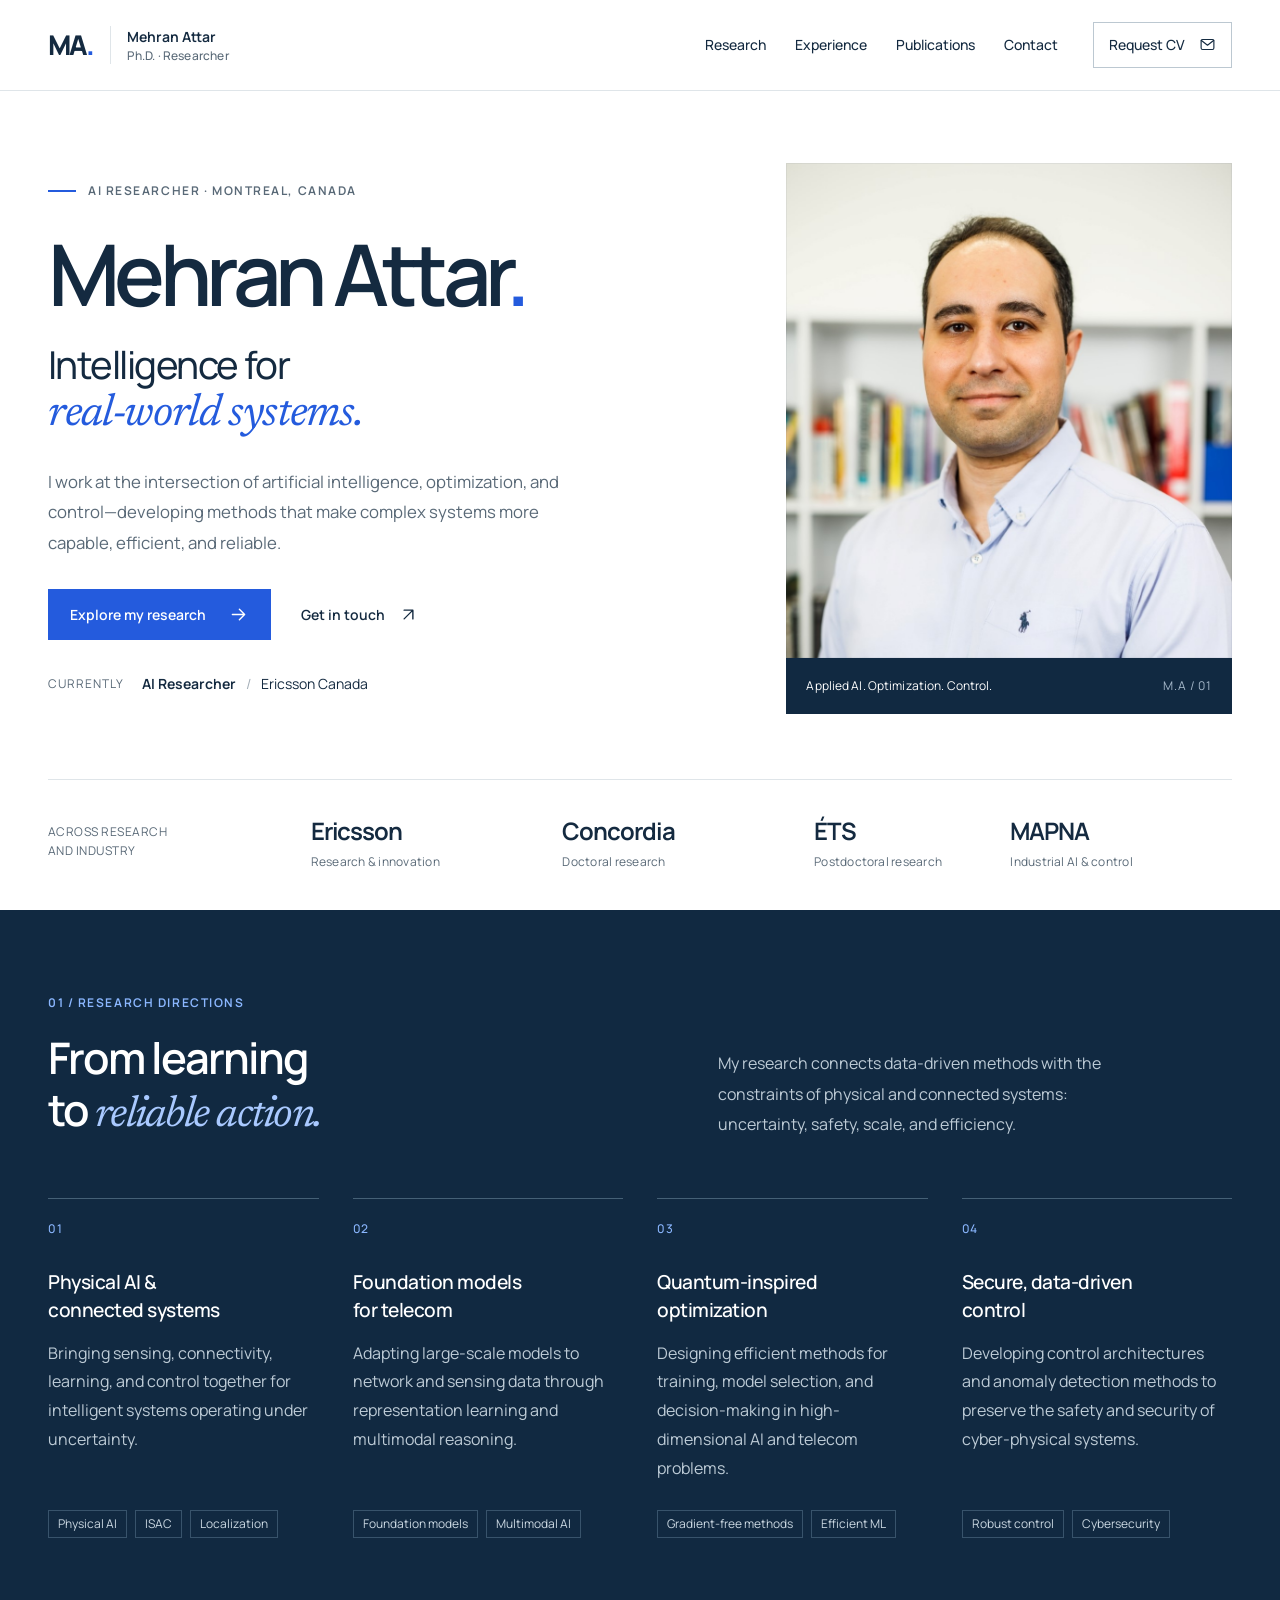
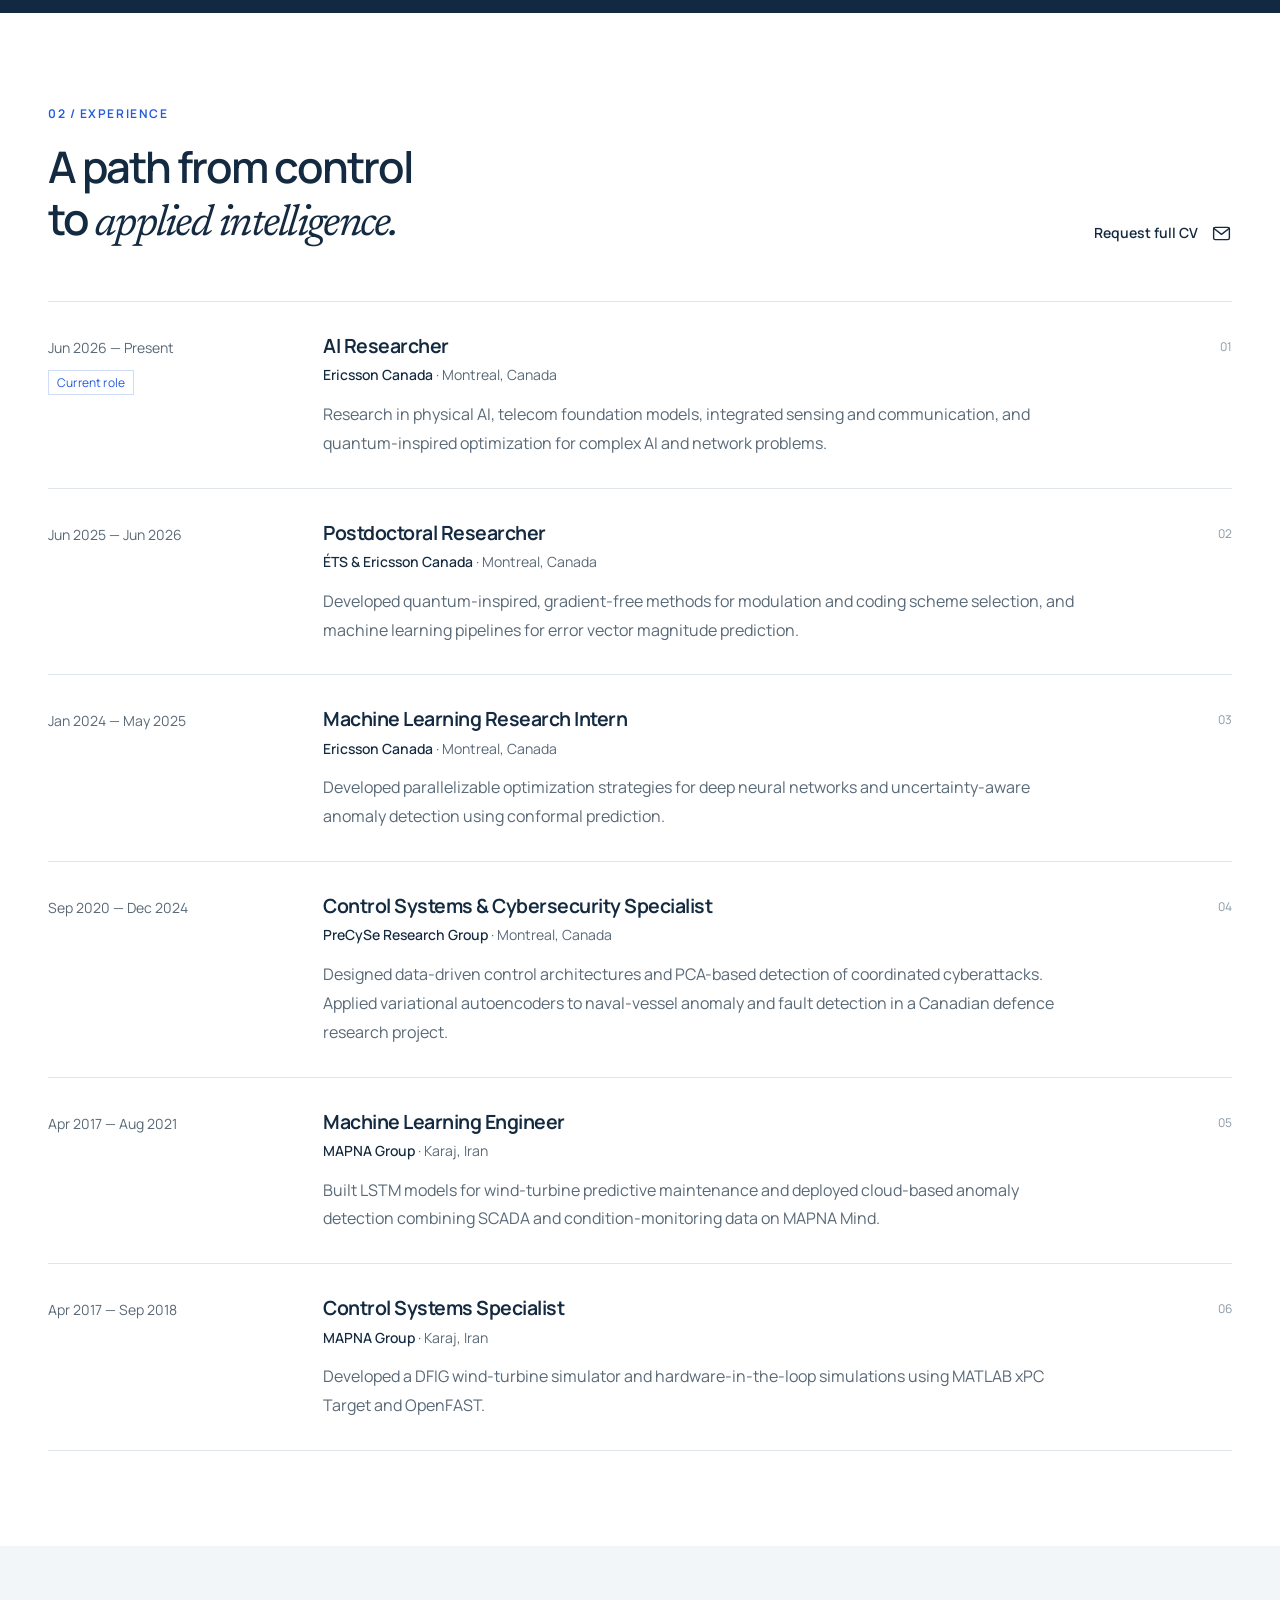
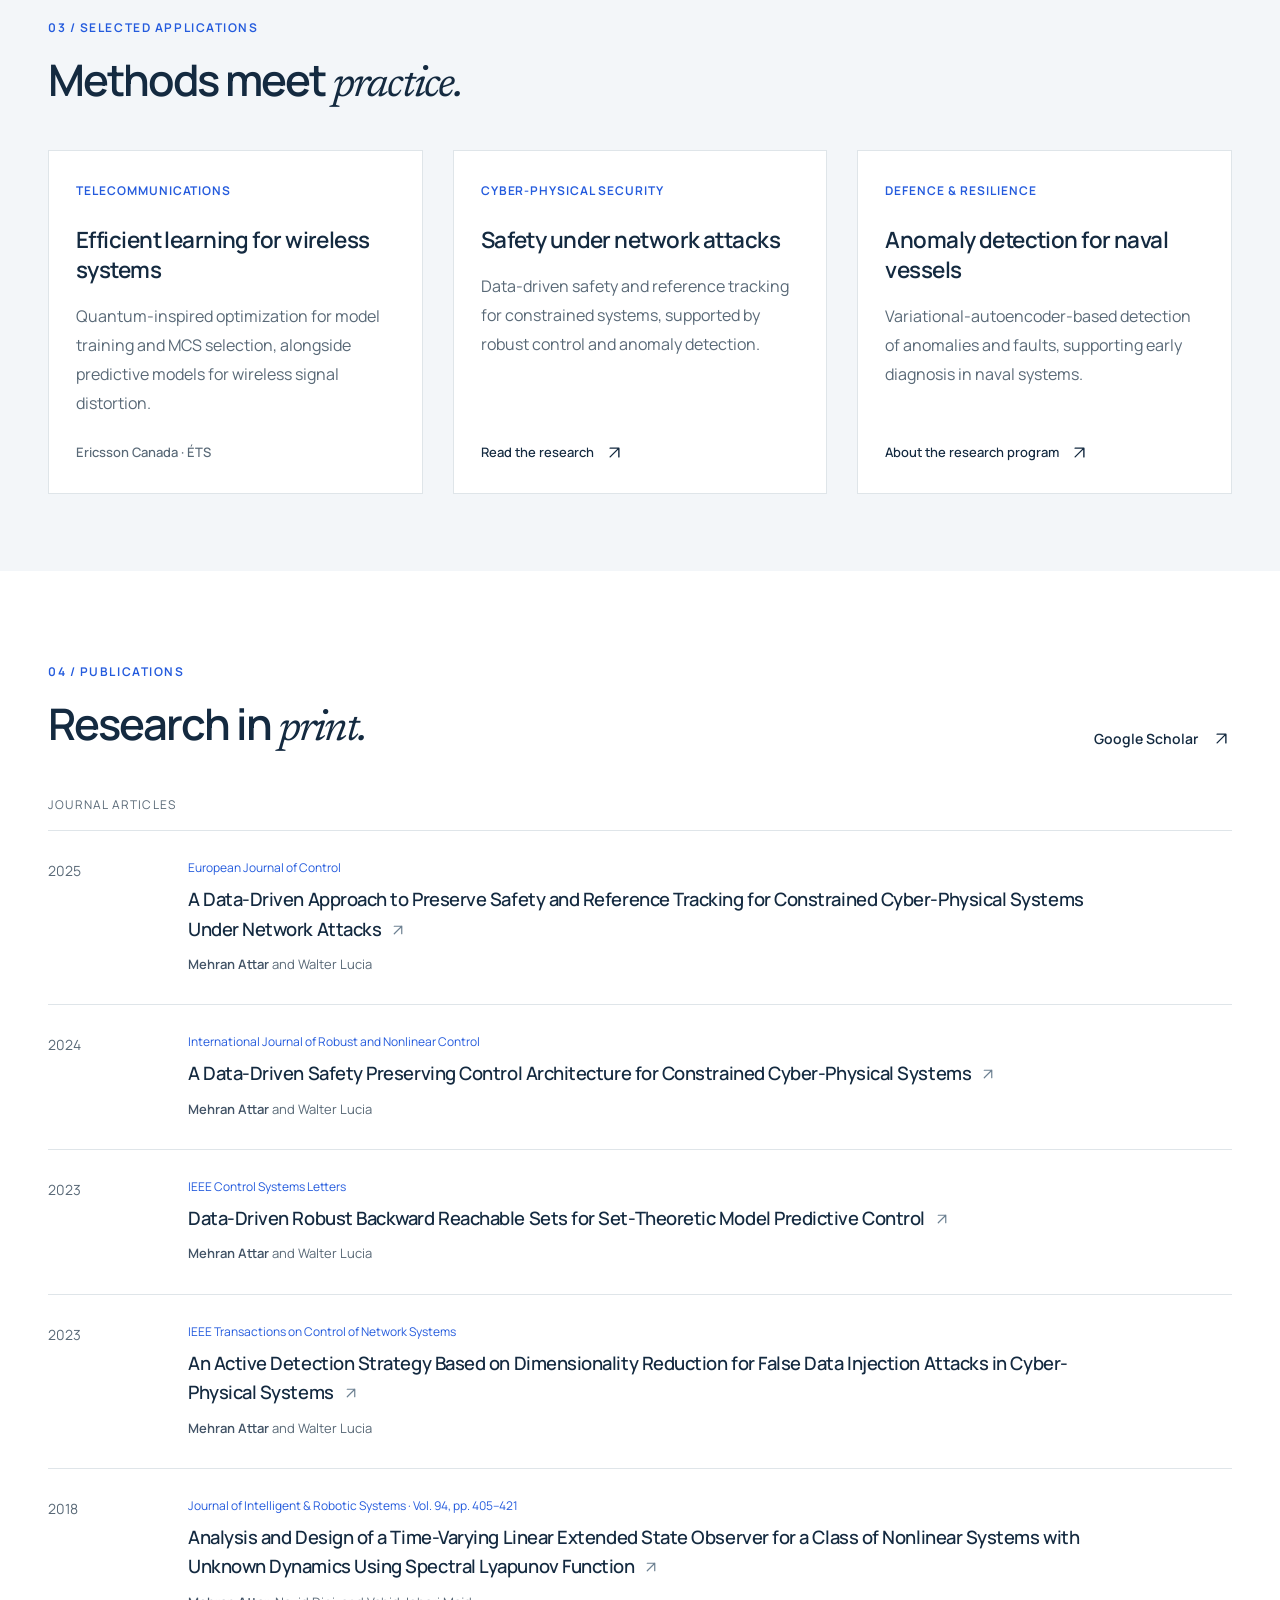
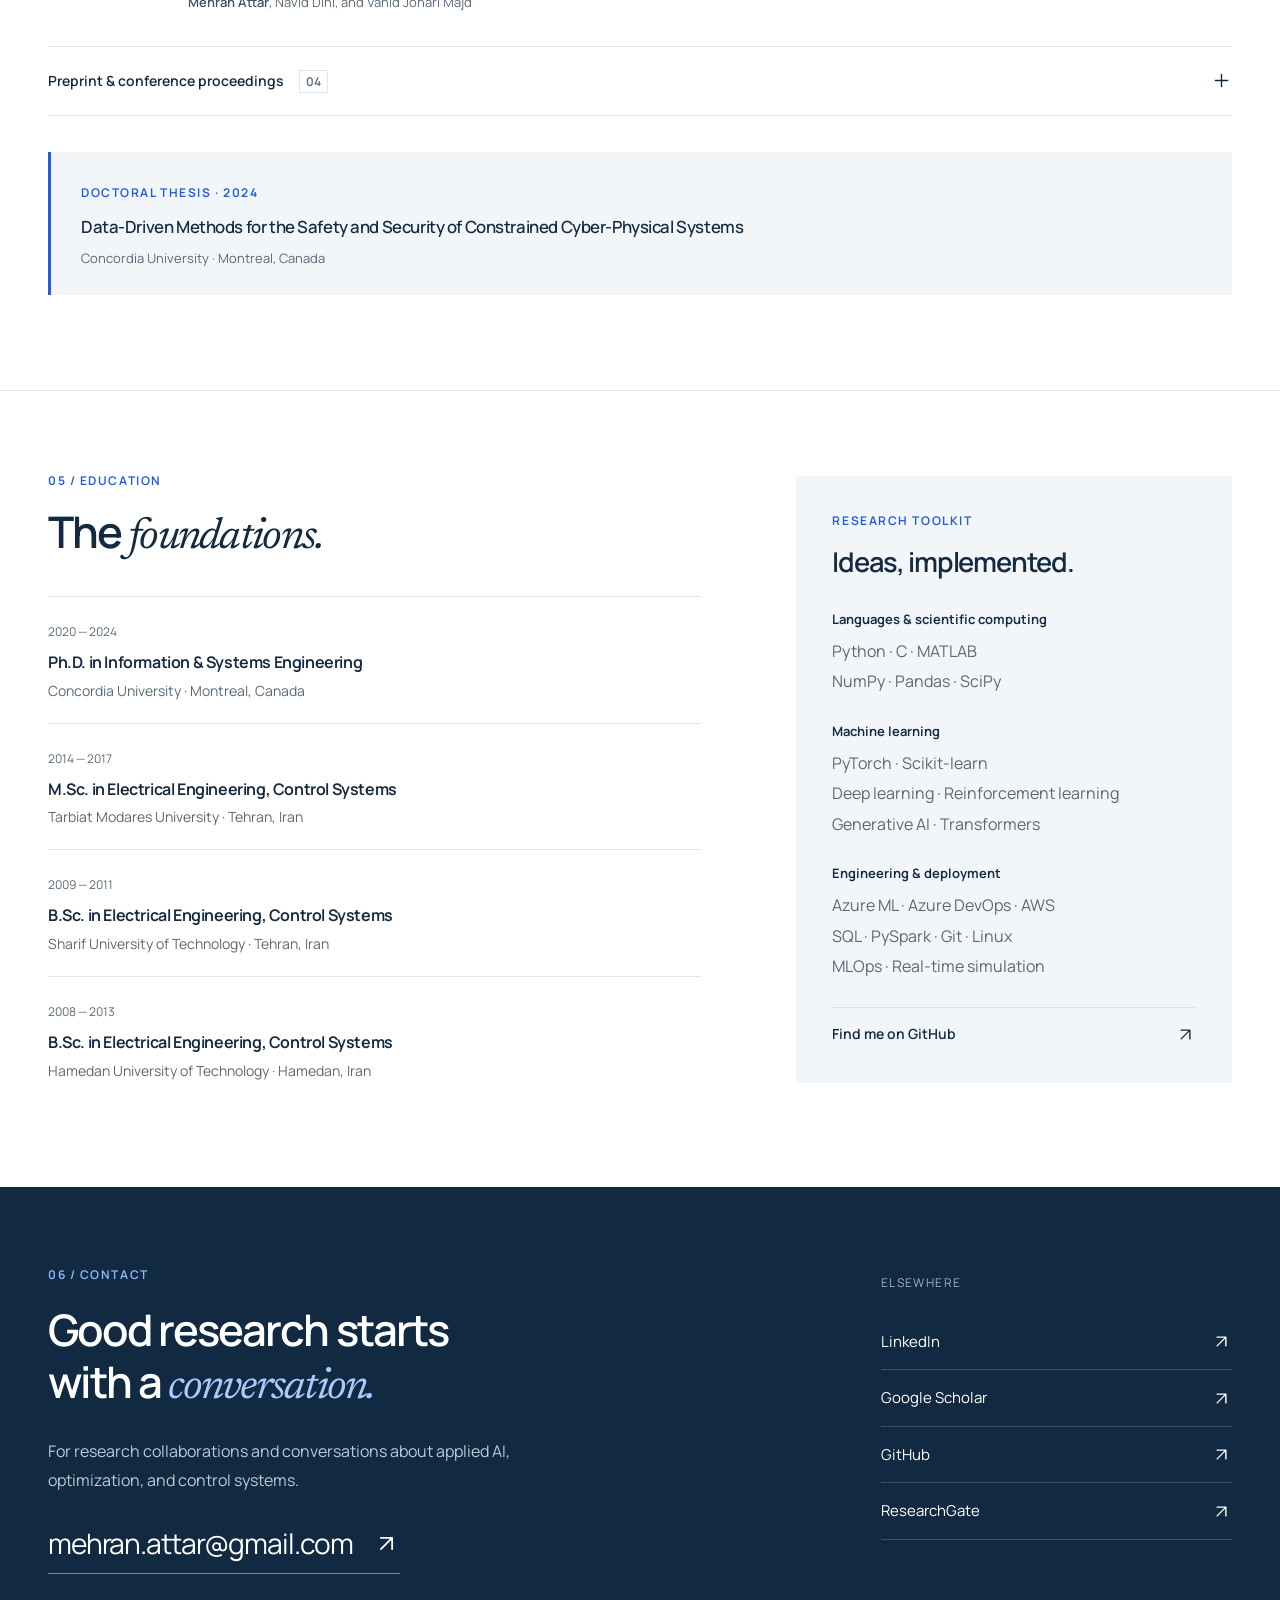
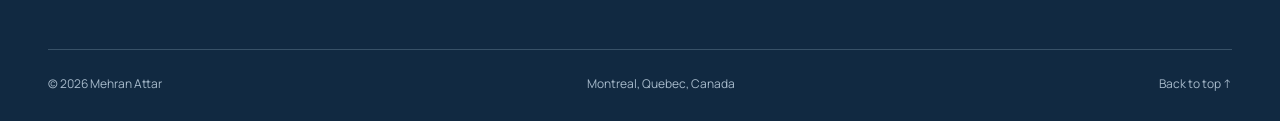
==== commit 96a379d1: "Update publication status and publisher link from the latest CV LaTeX" ====
--- a/index.html
+++ b/index.html
@@ -82,7 +82,7 @@
       <div class="shell"><div class="section-heading"><div><p class="eyebrow">03 / Selected applications</p><h2 id="projects-heading">Methods meet <em>practice.</em></h2></div></div>
         <div class="projects-grid">
           <article class="project"><p class="project-domain">Telecommunications</p><h3>Efficient learning for wireless systems</h3><p>Quantum-inspired optimization for model training and MCS selection, alongside predictive models for wireless signal distortion.</p><span class="project-partner">Ericsson Canada · ÉTS</span></article>
-          <article class="project"><p class="project-domain">Cyber-physical security</p><h3>Safety under network attacks</h3><p>Data-driven safety and reference tracking for constrained systems, supported by robust control and anomaly detection.</p><a class="project-link" href="https://arxiv.org/abs/2410.00208" target="_blank" rel="noopener noreferrer">Read the research<svg class="icon" aria-hidden="true"><use href="#i-external"/></svg></a></article>
+          <article class="project"><p class="project-domain">Cyber-physical security</p><h3>Safety under network attacks</h3><p>Data-driven safety and reference tracking for constrained systems, supported by robust control and anomaly detection.</p><a class="project-link" href="https://www.sciencedirect.com/science/article/pii/S0947358026002141" target="_blank" rel="noopener noreferrer">Read the research<svg class="icon" aria-hidden="true"><use href="#i-external"/></svg></a></article>
           <article class="project"><p class="project-domain">Defence & resilience</p><h3>Anomaly detection for naval vessels</h3><p>Variational-autoencoder-based detection of anomalies and faults, supporting early diagnosis in naval systems.</p><a class="project-link" href="https://www.concordia.ca/news/stories/2022/11/21/the-department-of-national-defence-awards-concordia-researcher-1-m-to-develop-new-strategies-against-cyberattacks.html" target="_blank" rel="noopener noreferrer">About the research program<svg class="icon" aria-hidden="true"><use href="#i-external"/></svg></a></article>
         </div>
       </div>
@@ -90,9 +90,9 @@
 
     <section class="section shell publications-section" id="publications" aria-labelledby="publications-heading">
       <div class="section-heading"><div><p class="eyebrow">04 / Publications</p><h2 id="publications-heading">Research in <em>print.</em></h2></div><a class="text-link" href="https://scholar.google.com/citations?user=nnLTy-oAAAAJ&hl=en" target="_blank" rel="noopener noreferrer">Google Scholar<svg class="icon" aria-hidden="true"><use href="#i-external"/></svg></a></div>
-      <p class="publication-category">Journal articles & manuscripts</p>
+      <p class="publication-category">Journal articles</p>
       <ol class="publication-list">
-        <li class="publication"><span class="publication-year">2025</span><div><div class="publication-meta"><span>European Journal of Control</span><span class="status-badge">Under review</span></div><h3><a href="https://arxiv.org/abs/2410.00208" target="_blank" rel="noopener noreferrer">A Data-Driven Approach to Preserve Safety and Reference Tracking for Constrained Cyber-Physical Systems Under Network Attacks<svg class="icon" aria-hidden="true"><use href="#i-external"/></svg></a></h3><p class="authors"><strong>Mehran Attar</strong> and Walter Lucia</p></div></li>
+        <li class="publication"><span class="publication-year">2025</span><div><div class="publication-meta"><span>European Journal of Control</span></div><h3><a href="https://www.sciencedirect.com/science/article/pii/S0947358026002141" target="_blank" rel="noopener noreferrer">A Data-Driven Approach to Preserve Safety and Reference Tracking for Constrained Cyber-Physical Systems Under Network Attacks<svg class="icon" aria-hidden="true"><use href="#i-external"/></svg></a></h3><p class="authors"><strong>Mehran Attar</strong> and Walter Lucia</p></div></li>
         <li class="publication"><span class="publication-year">2024</span><div><div class="publication-meta"><span>International Journal of Robust and Nonlinear Control</span></div><h3><a href="https://arxiv.org/abs/2312.00658" target="_blank" rel="noopener noreferrer">A Data-Driven Safety Preserving Control Architecture for Constrained Cyber-Physical Systems<svg class="icon" aria-hidden="true"><use href="#i-external"/></svg></a></h3><p class="authors"><strong>Mehran Attar</strong> and Walter Lucia</p></div></li>
         <li class="publication"><span class="publication-year">2023</span><div><div class="publication-meta"><span>IEEE Control Systems Letters</span></div><h3><a href="https://ieeexplore.ieee.org/abstract/document/10153604" target="_blank" rel="noopener noreferrer">Data-Driven Robust Backward Reachable Sets for Set-Theoretic Model Predictive Control<svg class="icon" aria-hidden="true"><use href="#i-external"/></svg></a></h3><p class="authors"><strong>Mehran Attar</strong> and Walter Lucia</p></div></li>
         <li class="publication"><span class="publication-year">2023</span><div><div class="publication-meta"><span>IEEE Transactions on Control of Network Systems</span></div><h3><a href="https://ieeexplore.ieee.org/abstract/document/10042059" target="_blank" rel="noopener noreferrer">An Active Detection Strategy Based on Dimensionality Reduction for False Data Injection Attacks in Cyber-Physical Systems<svg class="icon" aria-hidden="true"><use href="#i-external"/></svg></a></h3><p class="authors"><strong>Mehran Attar</strong> and Walter Lucia</p></div></li>
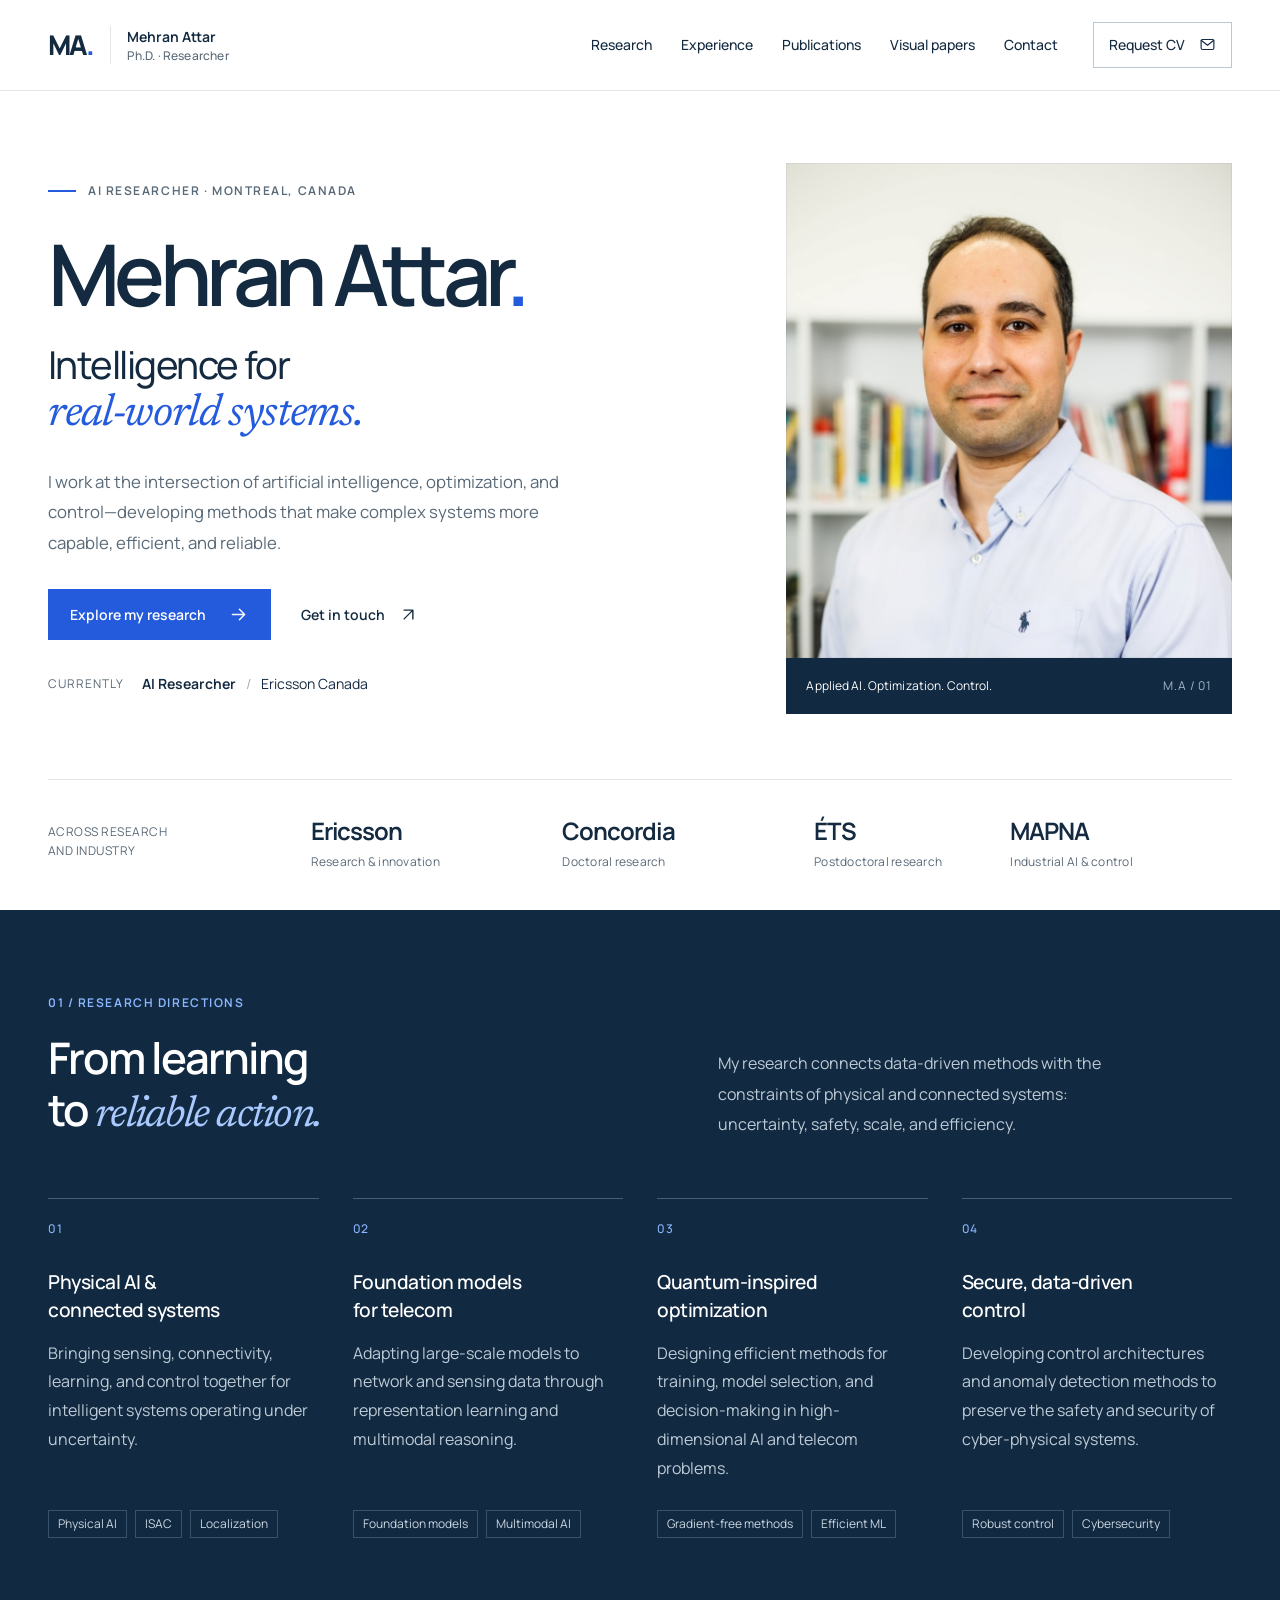
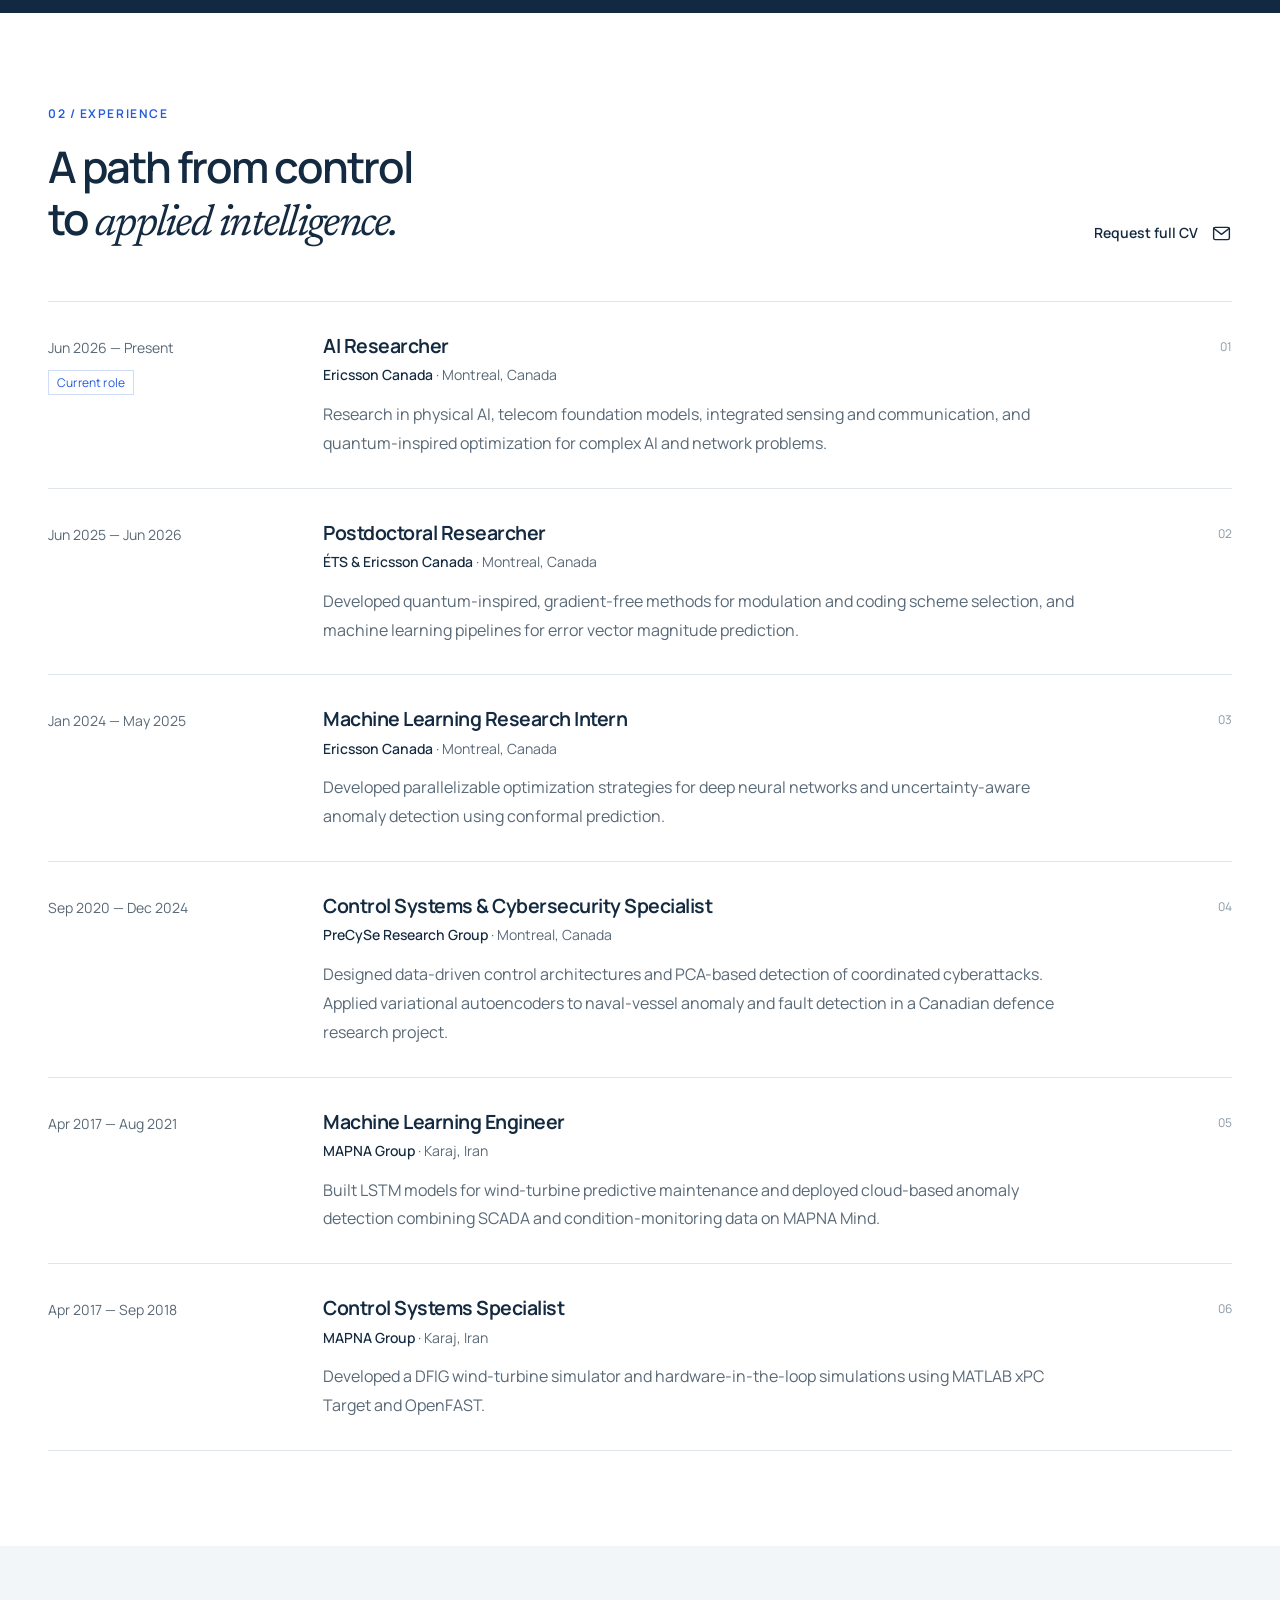
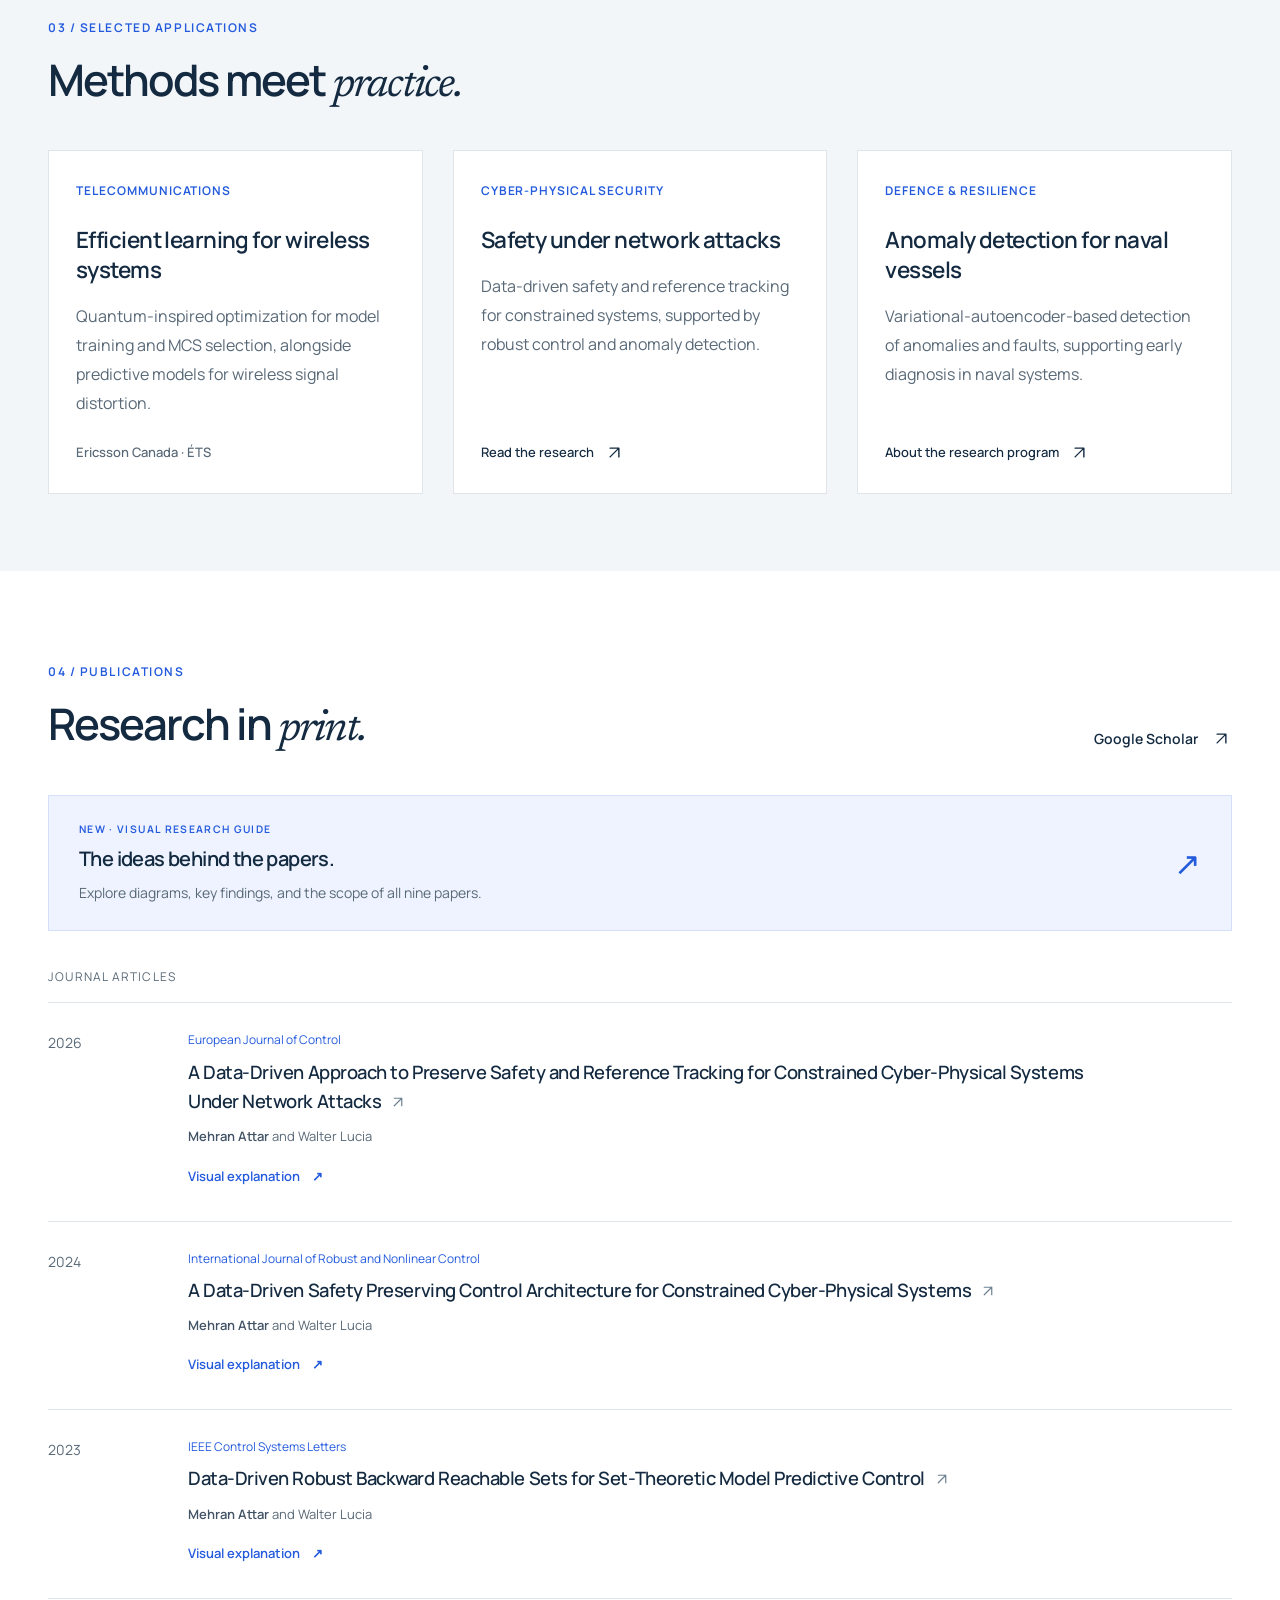
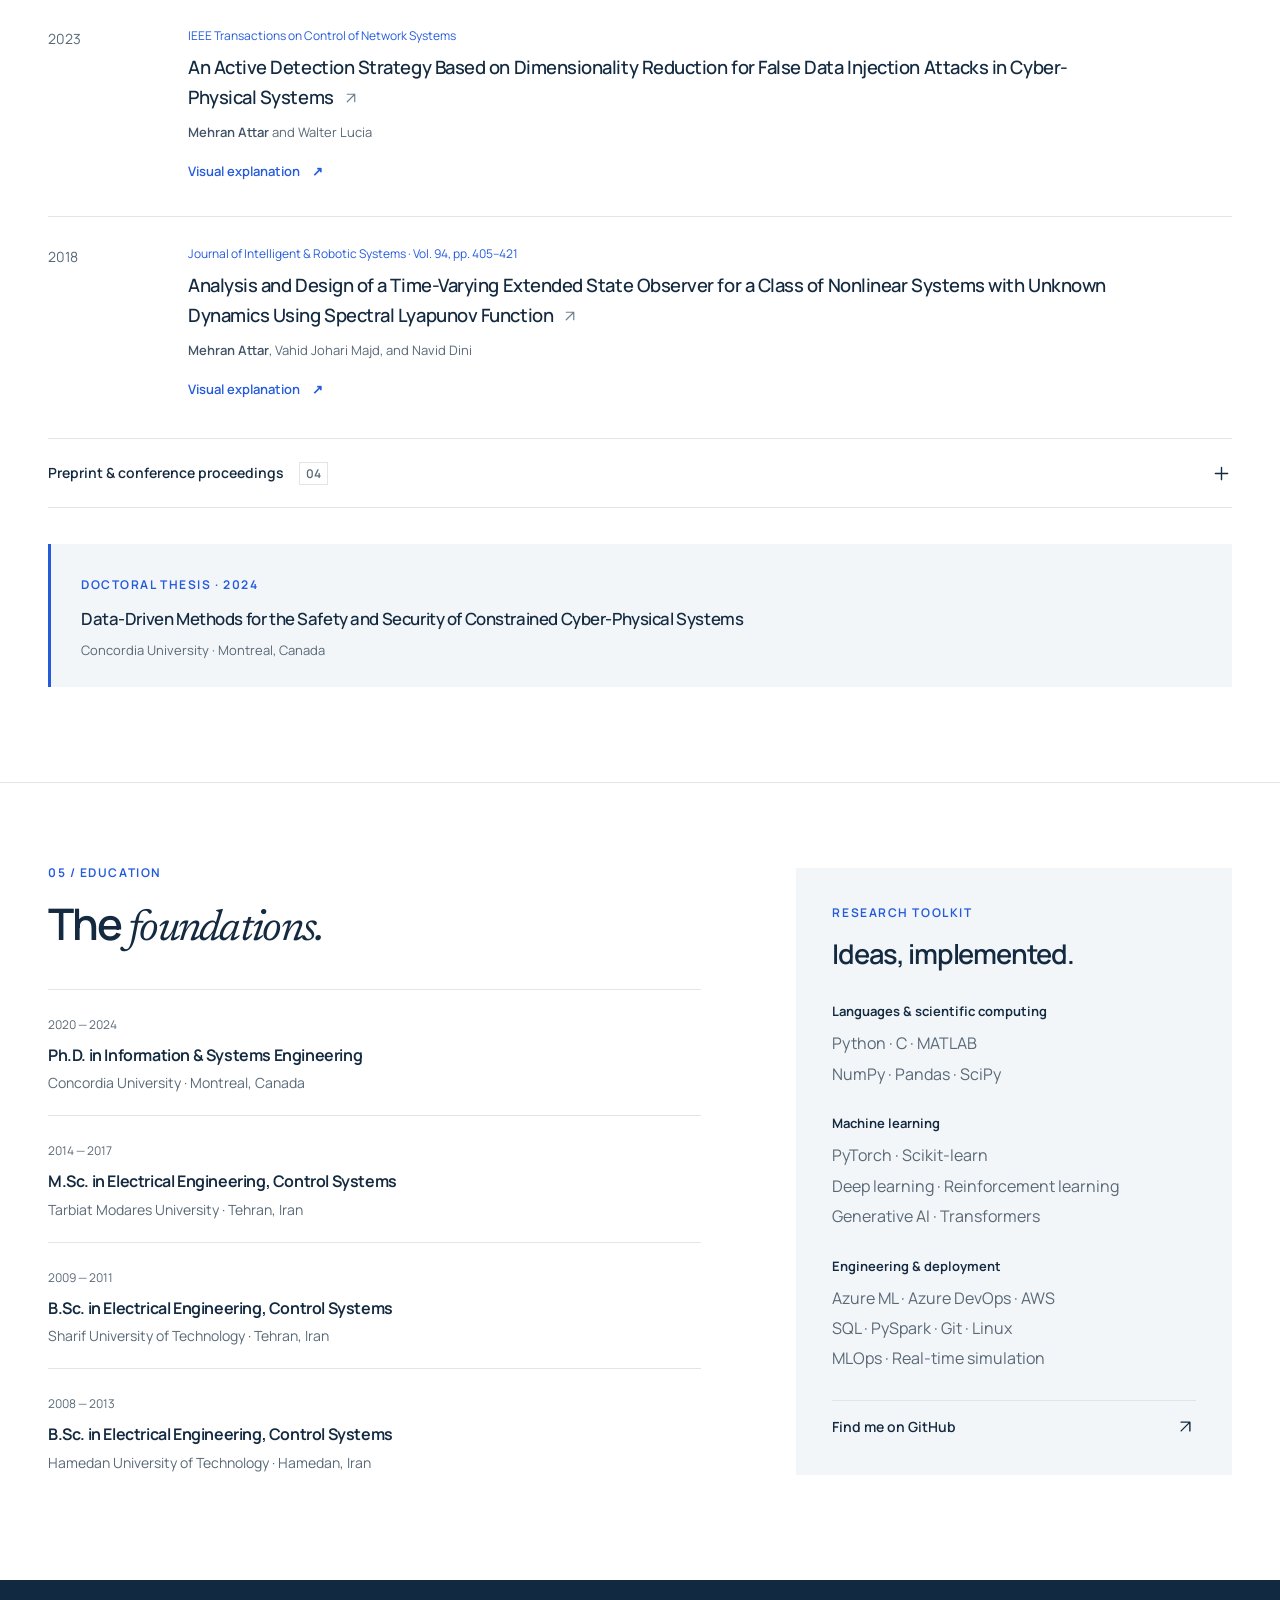
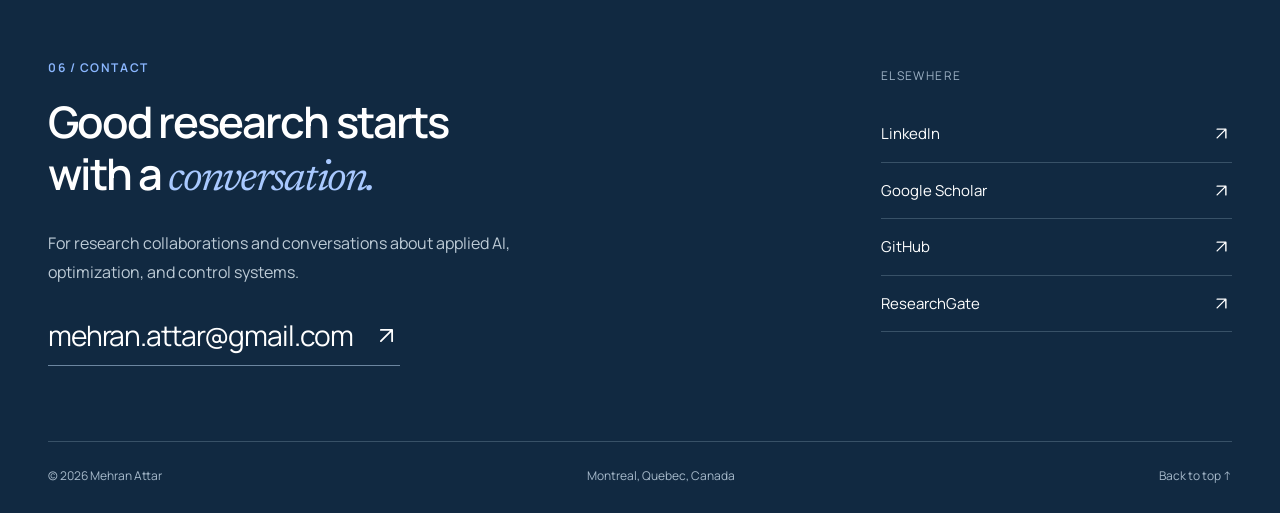
==== commit d2111f6a: "Add visual research guides for all nine publications Create a sourced visual explanation page with o" ====
--- a/index.html
+++ b/index.html
@@ -11,6 +11,7 @@
   <meta property="og:description" content="Research connecting artificial intelligence, optimization, and control with reliable real-world systems.">
   <link rel="icon" type="image/svg+xml" href="data:image/svg+xml,%3Csvg xmlns='http://www.w3.org/2000/svg' viewBox='0 0 40 40'%3E%3Crect width='40' height='40' rx='8' fill='%23112941'/%3E%3Cpath d='M8 28V12l8 10 8-10v16M28 28h5' stroke='%23ffffff' stroke-width='3' fill='none'/%3E%3C/svg%3E">
   <link rel="stylesheet" href="assets/style.css">
+  <link rel="stylesheet" href="assets/papers.css">
   <script defer src="assets/site.js"></script>
 </head>
 <body>
@@ -28,7 +29,7 @@
       <a class="brand" href="#about" aria-label="Mehran Attar, home"><span class="brand-mark">MA<span>.</span></span><span class="brand-name">Mehran Attar<span>Ph.D. · Researcher</span></span></a>
       <button class="menu-toggle" type="button" aria-expanded="false" aria-controls="main-navigation"><span>Menu</span><span class="menu-lines" aria-hidden="true"></span></button>
       <nav class="main-nav" id="main-navigation" aria-label="Main navigation">
-        <a href="#research">Research</a><a href="#experience">Experience</a><a href="#publications">Publications</a><a href="#contact">Contact</a>
+        <a href="#research">Research</a><a href="#experience">Experience</a><a href="#publications">Publications</a><a href="papers.html">Visual papers</a><a href="#contact">Contact</a>
         <a class="nav-cv" href="mailto:mehran.attar@gmail.com?subject=CV%20request">Request CV<svg class="icon" aria-hidden="true"><use href="#i-mail"/></svg></a>
       </nav>
     </div>
@@ -90,20 +91,21 @@
 
     <section class="section shell publications-section" id="publications" aria-labelledby="publications-heading">
       <div class="section-heading"><div><p class="eyebrow">04 / Publications</p><h2 id="publications-heading">Research in <em>print.</em></h2></div><a class="text-link" href="https://scholar.google.com/citations?user=nnLTy-oAAAAJ&hl=en" target="_blank" rel="noopener noreferrer">Google Scholar<svg class="icon" aria-hidden="true"><use href="#i-external"/></svg></a></div>
+      <a class="visual-papers-banner" href="papers.html"><span><span class="eyebrow">New · Visual research guide</span><strong>The ideas behind the papers.</strong><span>Explore diagrams, key findings, and the scope of all nine papers.</span></span><span class="visual-papers-arrow" aria-hidden="true">↗</span></a>
       <p class="publication-category">Journal articles</p>
       <ol class="publication-list">
-        <li class="publication"><span class="publication-year">2025</span><div><div class="publication-meta"><span>European Journal of Control</span></div><h3><a href="https://www.sciencedirect.com/science/article/pii/S0947358026002141" target="_blank" rel="noopener noreferrer">A Data-Driven Approach to Preserve Safety and Reference Tracking for Constrained Cyber-Physical Systems Under Network Attacks<svg class="icon" aria-hidden="true"><use href="#i-external"/></svg></a></h3><p class="authors"><strong>Mehran Attar</strong> and Walter Lucia</p></div></li>
-        <li class="publication"><span class="publication-year">2024</span><div><div class="publication-meta"><span>International Journal of Robust and Nonlinear Control</span></div><h3><a href="https://arxiv.org/abs/2312.00658" target="_blank" rel="noopener noreferrer">A Data-Driven Safety Preserving Control Architecture for Constrained Cyber-Physical Systems<svg class="icon" aria-hidden="true"><use href="#i-external"/></svg></a></h3><p class="authors"><strong>Mehran Attar</strong> and Walter Lucia</p></div></li>
-        <li class="publication"><span class="publication-year">2023</span><div><div class="publication-meta"><span>IEEE Control Systems Letters</span></div><h3><a href="https://ieeexplore.ieee.org/abstract/document/10153604" target="_blank" rel="noopener noreferrer">Data-Driven Robust Backward Reachable Sets for Set-Theoretic Model Predictive Control<svg class="icon" aria-hidden="true"><use href="#i-external"/></svg></a></h3><p class="authors"><strong>Mehran Attar</strong> and Walter Lucia</p></div></li>
-        <li class="publication"><span class="publication-year">2023</span><div><div class="publication-meta"><span>IEEE Transactions on Control of Network Systems</span></div><h3><a href="https://ieeexplore.ieee.org/abstract/document/10042059" target="_blank" rel="noopener noreferrer">An Active Detection Strategy Based on Dimensionality Reduction for False Data Injection Attacks in Cyber-Physical Systems<svg class="icon" aria-hidden="true"><use href="#i-external"/></svg></a></h3><p class="authors"><strong>Mehran Attar</strong> and Walter Lucia</p></div></li>
-        <li class="publication"><span class="publication-year">2018</span><div><div class="publication-meta"><span>Journal of Intelligent & Robotic Systems · Vol. 94, pp. 405–421</span></div><h3><a href="https://link.springer.com/article/10.1007/s10846-018-0935-0" target="_blank" rel="noopener noreferrer">Analysis and Design of a Time-Varying Linear Extended State Observer for a Class of Nonlinear Systems with Unknown Dynamics Using Spectral Lyapunov Function<svg class="icon" aria-hidden="true"><use href="#i-external"/></svg></a></h3><p class="authors"><strong>Mehran Attar</strong>, Navid Dini, and Vahid Johari Majd</p></div></li>
+        <li class="publication"><span class="publication-year">2026</span><div><div class="publication-meta"><span>European Journal of Control</span></div><h3><a href="https://www.sciencedirect.com/science/article/pii/S0947358026002141" target="_blank" rel="noopener noreferrer">A Data-Driven Approach to Preserve Safety and Reference Tracking for Constrained Cyber-Physical Systems Under Network Attacks<svg class="icon" aria-hidden="true"><use href="#i-external"/></svg></a></h3><p class="authors"><strong>Mehran Attar</strong> and Walter Lucia</p><a class="publication-visual-link" href="papers.html#safe-tracking">Visual explanation <span aria-hidden="true">↗</span></a></div></li>
+        <li class="publication"><span class="publication-year">2024</span><div><div class="publication-meta"><span>International Journal of Robust and Nonlinear Control</span></div><h3><a href="https://arxiv.org/abs/2312.00658" target="_blank" rel="noopener noreferrer">A Data-Driven Safety Preserving Control Architecture for Constrained Cyber-Physical Systems<svg class="icon" aria-hidden="true"><use href="#i-external"/></svg></a></h3><p class="authors"><strong>Mehran Attar</strong> and Walter Lucia</p><a class="publication-visual-link" href="papers.html#safety-architecture">Visual explanation <span aria-hidden="true">↗</span></a></div></li>
+        <li class="publication"><span class="publication-year">2023</span><div><div class="publication-meta"><span>IEEE Control Systems Letters</span></div><h3><a href="https://ieeexplore.ieee.org/abstract/document/10153604" target="_blank" rel="noopener noreferrer">Data-Driven Robust Backward Reachable Sets for Set-Theoretic Model Predictive Control<svg class="icon" aria-hidden="true"><use href="#i-external"/></svg></a></h3><p class="authors"><strong>Mehran Attar</strong> and Walter Lucia</p><a class="publication-visual-link" href="papers.html#backward-sets">Visual explanation <span aria-hidden="true">↗</span></a></div></li>
+        <li class="publication"><span class="publication-year">2023</span><div><div class="publication-meta"><span>IEEE Transactions on Control of Network Systems</span></div><h3><a href="https://ieeexplore.ieee.org/abstract/document/10042059" target="_blank" rel="noopener noreferrer">An Active Detection Strategy Based on Dimensionality Reduction for False Data Injection Attacks in Cyber-Physical Systems<svg class="icon" aria-hidden="true"><use href="#i-external"/></svg></a></h3><p class="authors"><strong>Mehran Attar</strong> and Walter Lucia</p><a class="publication-visual-link" href="papers.html#active-detection">Visual explanation <span aria-hidden="true">↗</span></a></div></li>
+        <li class="publication"><span class="publication-year">2018</span><div><div class="publication-meta"><span>Journal of Intelligent & Robotic Systems · Vol. 94, pp. 405–421</span></div><h3><a href="https://link.springer.com/article/10.1007/s10846-018-0935-0" target="_blank" rel="noopener noreferrer">Analysis and Design of a Time-Varying Extended State Observer for a Class of Nonlinear Systems with Unknown Dynamics Using Spectral Lyapunov Function<svg class="icon" aria-hidden="true"><use href="#i-external"/></svg></a></h3><p class="authors"><strong>Mehran Attar</strong>, Vahid Johari Majd, and Navid Dini</p><a class="publication-visual-link" href="papers.html#spectral-observer">Visual explanation <span aria-hidden="true">↗</span></a></div></li>
       </ol>
       <details class="publication-details"><summary><span>Preprint & conference proceedings <span class="details-count">04</span></span><svg class="icon" aria-hidden="true"><use href="#i-plus"/></svg></summary>
         <ol class="publication-list">
-          <li class="publication"><span class="publication-year">2019</span><div><div class="publication-meta"><span>arXiv preprint · 1905.07727</span></div><h3><a href="https://arxiv.org/abs/1905.07727" target="_blank" rel="noopener noreferrer">Reinforcement Learning for Learning of Dynamical Systems in Uncertain Environment: A Tutorial<svg class="icon" aria-hidden="true"><use href="#i-external"/></svg></a></h3><p class="authors"><strong>Mehran Attar</strong> and Mohammadreza Dabirian</p></div></li>
-          <li class="publication"><span class="publication-year">2016</span><div><div class="publication-meta"><span>4th International Conference on Robotics and Mechatronics · ICROM</span></div><h3><a href="https://ieeexplore.ieee.org/document/7886827" target="_blank" rel="noopener noreferrer">Estimation of Decentralized Unknown Dynamics for a 2DOF Manipulator Using a Time-Varying Extended State Observer<svg class="icon" aria-hidden="true"><use href="#i-external"/></svg></a></h3><p class="authors"><strong>Mehran Attar</strong>, Navid Dini, Farid Edrisi, and Vahid Johari Majd</p></div></li>
-          <li class="publication"><span class="publication-year">2016</span><div><div class="publication-meta"><span>4th International Conference on Robotics and Mechatronics · ICROM</span></div><h3><a href="https://ieeexplore.ieee.org/document/7886817" target="_blank" rel="noopener noreferrer">Modifying the Attitude of Quadruped Robot Body against Disturbances via Data<svg class="icon" aria-hidden="true"><use href="#i-external"/></svg></a></h3><p class="authors">Farid Edrisi, Vahid Johari Majd, <strong>Mehran Attar</strong>, and Navid Dini</p></div></li>
-          <li class="publication"><span class="publication-year">2016</span><div><div class="publication-meta"><span>4th International Conference on Robotics and Mechatronics · ICROM</span></div><h3><a href="https://ieeexplore.ieee.org/document/7886820" target="_blank" rel="noopener noreferrer">Estimation of External Forces Acting on the Legs of a Quadruped Robot Using Two Nonlinear Disturbance Observers<svg class="icon" aria-hidden="true"><use href="#i-external"/></svg></a></h3><p class="authors">Navid Dini, Vahid Johari Majd, Farid Edrisi, and <strong>Mehran Attar</strong></p></div></li>
+          <li class="publication"><span class="publication-year">2019</span><div><div class="publication-meta"><span>arXiv preprint · 1905.07727</span></div><h3><a href="https://arxiv.org/abs/1905.07727" target="_blank" rel="noopener noreferrer">Reinforcement Learning for Learning of Dynamical Systems in Uncertain Environment: A Tutorial<svg class="icon" aria-hidden="true"><use href="#i-external"/></svg></a></h3><p class="authors"><strong>Mehran Attar</strong> and Mohammadreza Dabirian</p><a class="publication-visual-link" href="papers.html#rl-tutorial">Visual explanation <span aria-hidden="true">↗</span></a></div></li>
+          <li class="publication"><span class="publication-year">2016</span><div><div class="publication-meta"><span>4th International Conference on Robotics and Mechatronics · ICROM</span></div><h3><a href="https://ieeexplore.ieee.org/document/7886827" target="_blank" rel="noopener noreferrer">Estimation of Decentralized Unknown Dynamics for a 2DOF Manipulator Using a Time-Varying Extended State Observer<svg class="icon" aria-hidden="true"><use href="#i-external"/></svg></a></h3><p class="authors"><strong>Mehran Attar</strong>, Vahid Johari Majd, Navid Dini, and Farid Edrisi</p><a class="publication-visual-link" href="papers.html#manipulator-observer">Visual explanation <span aria-hidden="true">↗</span></a></div></li>
+          <li class="publication"><span class="publication-year">2016</span><div><div class="publication-meta"><span>4th International Conference on Robotics and Mechatronics · ICROM</span></div><h3><a href="https://ieeexplore.ieee.org/document/7886817" target="_blank" rel="noopener noreferrer">Modifying the Attitude of Quadruped Robot Body against Disturbances via Data Fusion<svg class="icon" aria-hidden="true"><use href="#i-external"/></svg></a></h3><p class="authors">Farid Edrisi, Vahid Johari Majd, <strong>Mehran Attar</strong>, and Navid Dini</p><a class="publication-visual-link" href="papers.html#attitude-fusion">Visual explanation <span aria-hidden="true">↗</span></a></div></li>
+          <li class="publication"><span class="publication-year">2016</span><div><div class="publication-meta"><span>4th International Conference on Robotics and Mechatronics · ICROM</span></div><h3><a href="https://ieeexplore.ieee.org/document/7886820" target="_blank" rel="noopener noreferrer">Estimation of External Forces Acting on the Legs of a Quadruped Robot Using Two Nonlinear Disturbance Observers<svg class="icon" aria-hidden="true"><use href="#i-external"/></svg></a></h3><p class="authors">Navid Dini, Vahid Johari Majd, Farid Edrisi, and <strong>Mehran Attar</strong></p><a class="publication-visual-link" href="papers.html#external-forces">Visual explanation <span aria-hidden="true">↗</span></a></div></li>
         </ol>
       </details>
       <aside class="thesis"><span class="eyebrow">Doctoral thesis · 2024</span><h3>Data-Driven Methods for the Safety and Security of Constrained Cyber-Physical Systems</h3><p>Concordia University · Montreal, Canada</p></aside>
--- a/assets/papers.css
+++ b/assets/papers.css
@@ -0,0 +1,12 @@
+/* Visual research guide: shared portfolio typography, original paper diagrams. */
+.visual-papers-banner{display:flex;justify-content:space-between;align-items:center;gap:24px;padding:25px 30px;margin:0 0 36px;background:#eef3ff;border:1px solid #d4e0fb;transition:border-color .2s}
+.visual-papers-banner:hover{border-color:var(--blue)}.visual-papers-banner>span:first-child{display:grid;gap:5px}.visual-papers-banner .eyebrow{font-size:.65rem;color:var(--blue)}.visual-papers-banner strong{font-size:1.25rem;font-weight:600;letter-spacing:-.03em}.visual-papers-banner>span>span:last-child{font-size:.875rem;color:var(--muted)}.visual-papers-arrow{font-size:2rem;color:var(--blue)}
+.publication-visual-link{display:inline-flex;gap:12px;align-items:center;font-size:.8125rem;font-weight:600;color:var(--blue);margin-top:12px;min-height:32px}.publication-visual-link:hover{text-decoration:underline;text-underline-offset:4px}
+.papers-hero{display:grid;grid-template-columns:minmax(0,1.75fr) minmax(220px,1fr);gap:12%;padding-block:40px 68px;align-items:end}.papers-back{display:inline-flex;color:var(--muted);font-size:.8125rem;margin-bottom:40px;min-height:32px;align-items:center}.papers-back:hover{color:var(--blue)}.papers-hero .eyebrow{color:var(--blue);margin-bottom:20px}.papers-hero h1{font-size:clamp(4rem,7.4vw,6.9rem);line-height:1;letter-spacing:-.065em;font-weight:550}.papers-hero h1 em{color:var(--blue);font-weight:400}.papers-intro{max-width:560px;color:var(--muted);font-size:1.07rem;line-height:1.85;margin-top:28px}.papers-hero-note{padding:0 0 8px 32px;border-left:1px solid var(--line)}.large-count{display:flex;align-items:baseline;gap:14px;line-height:1;font-size:5.5rem;font-weight:500;letter-spacing:-.06em}.large-count>span{font-size:.75rem;text-transform:uppercase;letter-spacing:.15em;color:var(--muted)}.papers-hero-note>p{font-size:.9375rem;line-height:1.9;margin-top:23px}.topic-key{display:grid;gap:6px;margin-top:22px;color:var(--muted);font-size:.75rem}.topic-key>span{display:flex;align-items:center;gap:9px}.topic-key>span:before{content:'';width:6px;height:6px;border-radius:50%;background:var(--blue)}.topic-key>span:nth-child(2):before{background:#246b53}.topic-key>span:nth-child(3):before{background:#916125}.papers-hero-note>a{display:flex;justify-content:space-between;gap:20px;font-size:.75rem;font-weight:600;padding-top:17px;margin-top:22px;border-top:1px solid var(--line)}.papers-hero-note>a:hover{color:var(--blue)}
+.papers-rule{display:flex;justify-content:space-between;align-items:center;gap:24px;border-top:1px solid var(--line);padding-block:18px;color:var(--muted);font-size:.6875rem;letter-spacing:.025em}.papers-rule>span{white-space:nowrap;font-variant-numeric:tabular-nums}.paper-layout{display:grid;grid-template-columns:225px minmax(0,1fr);gap:65px;padding-top:35px}.paper-index{position:sticky;top:118px;align-self:start;max-height:calc(100dvh - 148px);overflow-y:auto;padding-bottom:10px;scrollbar-width:thin;scroll-margin-top:120px}.paper-index>.eyebrow{font-size:.65rem;color:var(--muted);margin-bottom:19px}.paper-index nav{display:grid}.paper-index nav a{display:flex;align-items:baseline;gap:12px;border-left:2px solid var(--line);padding:12px 12px 12px 16px;font-size:.75rem;line-height:1.6;min-height:44px;color:var(--muted);transition:background .15s,color .15s}.paper-index nav a>span{font-size:.625rem;font-variant-numeric:tabular-nums;color:#718193}.paper-index nav a:hover{background:var(--pale);color:var(--ink)}.paper-index nav a[aria-current]{border-left-color:var(--blue);background:#eef3ff;color:var(--blue);font-weight:650}.index-note{font-size:.6875rem;color:var(--muted);line-height:1.8;margin:24px 10px 0 18px;max-width:190px}.index-top{display:inline-block;font-size:.6875rem;margin:16px 0 0 18px;padding-block:8px}.index-top:hover{color:var(--blue)}
+.paper-stories{min-width:0}.paper-story{scroll-margin-top:126px;border-top:1px solid var(--line);padding-top:29px;margin-bottom:95px}.paper-story:first-child{border-top:2px solid var(--ink)}.paper-overline{display:flex;align-items:center;gap:15px;flex-wrap:wrap;font-size:.6875rem;color:var(--muted);line-height:1.6;margin-bottom:20px}.paper-number{font-size:.75rem;font-variant-numeric:tabular-nums;font-weight:600;color:var(--ink);padding-right:15px;border-right:1px solid var(--line)}.paper-topic{color:var(--blue);font-weight:650}.robotics .paper-topic{color:#246b53}.learning .paper-topic{color:#916125}.paper-heading h2{font-size:clamp(1.9rem,3.1vw,2.85rem);line-height:1.23;letter-spacing:-.045em;max-width:850px}.paper-takeaway{font-size:1rem;line-height:1.8;color:var(--muted);max-width:760px;margin-top:18px}.paper-figure{margin:29px 0 27px;border:1px solid var(--line);background:var(--pale)}.paper-figure img{width:100%;height:auto;max-height:480px;object-fit:contain}.paper-figure figcaption{display:flex;align-items:flex-start;justify-content:space-between;gap:25px;padding:17px 22px;border-top:1px solid var(--line);background:white;font-size:.6875rem;line-height:1.75;color:var(--muted)}.paper-figure figcaption>span{max-width:630px}.paper-figure figcaption a{white-space:nowrap;color:var(--blue);font-weight:600;min-height:24px}.paper-figure figcaption a:hover{text-decoration:underline}.paper-explanations{display:grid;grid-template-columns:1fr 1fr;gap:25px 35px;margin-top:30px}.paper-explanation h3{font-size:.75rem;letter-spacing:0;line-height:1.6;font-weight:700;margin-bottom:8px}.paper-explanation p{font-size:.875rem;line-height:1.85;color:var(--muted)}.paper-explanation:last-child{border-left:2px solid #d4dfe9;padding-left:17px}.paper-bibliography{border-top:1px solid var(--line);margin-top:32px;padding-top:21px}.paper-record-label{font-size:.625rem;letter-spacing:.035em;color:var(--muted);margin-bottom:8px;line-height:1.8}.paper-bibliography>h3{font-size:.875rem;line-height:1.7;font-weight:600;letter-spacing:-.015em}.paper-authors{font-size:.75rem;color:var(--muted);margin-top:7px;line-height:1.8}.paper-resources{display:flex;gap:10px;flex-wrap:wrap;margin-top:18px}.paper-resource{display:inline-flex;align-items:center;justify-content:space-between;gap:21px;border:1px solid #c9d4dd;padding:8px 13px;font-size:.75rem;font-weight:600;min-height:40px;background:white}.paper-resource:first-child{background:var(--navy);border-color:var(--navy);color:white}.paper-resource:hover{border-color:var(--blue);color:var(--blue)}.paper-resource:first-child:hover{background:var(--blue);color:white}.paper-source{font-size:.625rem;line-height:1.8;margin-top:18px;color:var(--muted)}.paper-source>a{text-decoration:underline;text-decoration-color:#bdc9d3;text-underline-offset:3px}.paper-source>a:hover{color:var(--blue)}.paper-citation{margin-top:16px;border-block:1px solid var(--line)}.paper-citation>summary{display:flex;align-items:center;justify-content:space-between;gap:20px;padding:14px 0;cursor:pointer;font-size:.75rem;list-style:none;font-weight:550}.paper-citation>summary::-webkit-details-marker{display:none}.paper-citation>summary>span{font-size:.625rem;color:var(--muted);font-weight:400;display:flex;align-items:center;gap:15px}.paper-citation>summary>span:after{content:'+';font-size:1.1rem}.paper-citation[open]>summary>span:after{content:'−'}.paper-citation>summary:hover{color:var(--blue)}.citation-content{padding-bottom:19px}.citation-content>p{font-size:.6875rem;line-height:1.8;color:var(--muted);margin-bottom:12px}.citation-content pre{white-space:pre-wrap;overflow-wrap:anywhere;background:var(--pale);font-size:.6875rem;line-height:1.7;margin:0 0 14px;padding:18px;max-width:100%}.copy-citation{cursor:pointer;border:1px solid #c9d4dd;background:white;font-size:.6875rem;font-weight:600;padding:9px 14px;min-height:40px;color:var(--ink)}.copy-citation:hover{color:var(--blue);border-color:var(--blue)}.copy-status{font-size:.6875rem;color:#246b53;margin-left:14px}
+.papers-end{background:var(--navy);color:white;padding:42px 40px;margin-bottom:76px}.papers-end>.eyebrow{color:#a9c9ff;font-size:.625rem;margin-bottom:20px}.papers-end h2{font-size:2.7rem;line-height:1.15}.papers-end h2 em{color:#a9c9ff}.papers-end>p:not(.eyebrow){font-size:.875rem;line-height:1.9;color:#c2d0dc;max-width:480px;margin-top:20px}.papers-end>.button{display:inline-flex;gap:24px;background:white;color:var(--navy);margin-top:27px;font-size:.75rem;padding:11px 17px}.papers-end>.button:hover{background:#dce7ff}.papers-footer{border-top:1px solid var(--line);padding-block:28px 32px;display:flex;justify-content:space-between;gap:25px;align-items:center;font-size:.6875rem;color:var(--muted)}.papers-footer>a:first-child{font-size:.8125rem;font-weight:650;color:var(--ink)}.papers-footer>a>span{display:block;font-size:.625rem;font-weight:400;color:var(--muted)}.papers-footer>a:hover{color:var(--blue)}
+@media(max-width:1150px){.paper-layout{grid-template-columns:185px minmax(0,1fr);gap:38px}.paper-index nav a{padding-left:11px;font-size:.6875rem;gap:8px}.papers-hero{gap:8%}.papers-hero-note{padding-left:25px}.paper-figure figcaption{display:block}.paper-figure figcaption a{display:inline-block;margin-top:8px}.paper-explanations{gap:23px}}
+@media(max-width:820px){.papers-hero{padding-top:24px;gap:40px;grid-template-columns:1.5fr 1fr}.papers-back{margin-bottom:32px}.papers-hero h1{font-size:clamp(3.6rem,8.5vw,4.9rem)}.papers-intro{font-size:.9375rem}.large-count{font-size:4.3rem}.papers-hero-note>p{font-size:.8125rem}.paper-layout{display:block;padding-top:22px}.paper-index{position:static;max-height:none;overflow:visible;margin-bottom:44px;padding:23px;background:var(--pale);scroll-margin-top:100px}.paper-index nav{grid-template-columns:repeat(3,minmax(0,1fr));gap:5px}.paper-index nav a{border:0;font-size:.6875rem;padding:9px;align-items:center}.paper-index nav a[aria-current]{box-shadow:inset 2px 0 var(--blue)}.index-note{max-width:none;margin:17px 9px 0;font-size:.625rem}.index-top{display:none}.paper-index>.eyebrow{margin-bottom:13px}.paper-story{scroll-margin-top:98px;margin-bottom:70px}.paper-heading h2{font-size:2.6rem}.paper-explanations{gap:25px 35px}.paper-figure img{max-height:425px}.paper-figure figcaption{display:flex}.paper-figure figcaption a{margin:0}.papers-end{margin-bottom:50px}}
+@media(max-width:600px){.visual-papers-banner{padding:21px;margin-bottom:27px;gap:15px}.visual-papers-banner strong{font-size:1.1rem}.visual-papers-banner>span>span:last-child{font-size:.75rem;line-height:1.8}.papers-hero{display:block;padding-block:19px 34px}.papers-back{font-size:.75rem;margin-bottom:28px}.papers-hero .eyebrow{font-size:.625rem;margin-bottom:16px}.papers-hero h1{font-size:clamp(3.5rem,17vw,5.2rem)}.papers-intro{margin-top:22px;font-size:.9375rem}.papers-hero-note{display:grid;grid-template-columns:90px 1fr;gap:12px 25px;margin-top:30px;padding:22px 0 0;border-left:0;border-top:1px solid var(--line)}.large-count{font-size:3.75rem;display:block;align-self:start}.large-count>span{display:block;font-size:.6rem;letter-spacing:.14em;margin-top:10px}.papers-hero-note>p{margin-top:0;font-size:.8125rem}.topic-key{grid-column:2;font-size:.625rem;margin-top:0;gap:4px}.papers-hero-note>a{grid-column:1/-1;margin-top:4px;font-size:.6875rem;padding-top:14px;min-height:38px}.papers-rule{font-size:.625rem;padding-block:16px;align-items:start;gap:16px}.paper-layout{padding-top:15px}.paper-index{padding:18px 13px;margin-bottom:35px}.paper-index>.eyebrow{padding-left:8px}.paper-index nav{grid-template-columns:1fr 1fr;gap:3px}.paper-index nav a{font-size:.625rem;line-height:1.6;padding:9px 6px;gap:6px;min-height:44px}.paper-index nav a>span{font-size:.5625rem}.index-note{margin-top:16px}.paper-story{padding-top:23px;margin-bottom:58px}.paper-overline{gap:10px;font-size:.625rem;margin-bottom:17px}.paper-number{padding-right:10px;font-size:.6875rem}.paper-heading h2{font-size:2rem;line-height:1.24}.paper-takeaway{font-size:.9375rem;margin-top:16px;line-height:1.85}.paper-figure{margin-block:24px}.paper-figure figcaption{display:block;padding:14px 16px;font-size:.625rem}.paper-figure figcaption a{margin-top:8px;min-height:30px;display:inline-flex;align-items:center}.paper-explanations{grid-template-columns:1fr;gap:21px;margin-top:25px}.paper-explanation h3{font-size:.75rem}.paper-explanation p{font-size:.875rem}.paper-explanation:last-child{padding-left:15px}.paper-bibliography{margin-top:26px;padding-top:20px}.paper-record-label{font-size:.625rem}.paper-bibliography>h3{font-size:.8125rem}.paper-authors{font-size:.6875rem}.paper-resource{font-size:.6875rem;min-height:44px}.paper-source{font-size:.625rem}.paper-citation>summary{min-height:48px}.citation-content pre{font-size:.625rem;padding:14px}.papers-end{padding:32px 25px;margin-bottom:38px}.papers-end h2{font-size:2.2rem}.papers-end>p:not(.eyebrow){font-size:.8125rem}.papers-footer{flex-wrap:wrap;gap:18px;font-size:.625rem;padding-block:24px}.papers-footer>a:first-child{flex:1 1 100%}.papers-footer>p{margin-right:auto}}
+@media print{.papers-page .site-header,.paper-index,.papers-back,.papers-hero-note,.papers-rule,.papers-end,.papers-footer,.copy-citation,.copy-status{display:none!important}.papers-page .shell{width:100%}.papers-hero{display:block;padding:0 0 20px}.papers-hero h1{font-size:32pt}.papers-hero h1 br{display:none}.papers-intro{font-size:10pt;max-width:none}.paper-layout{display:block;padding:0}.paper-story{page-break-before:always;margin:0;padding-top:10px}.paper-heading h2{font-size:22pt}.paper-overline,.paper-record-label,.paper-authors,.paper-source{font-size:8pt}.paper-takeaway,.paper-explanation p{font-size:10pt}.paper-figure{break-inside:avoid;margin-block:15px}.paper-figure img{max-height:250px}.paper-explanations{gap:16px 25px;margin-top:18px}.paper-bibliography{margin-top:20px}.paper-citation{display:none}.paper-resources{margin-top:10px}}
